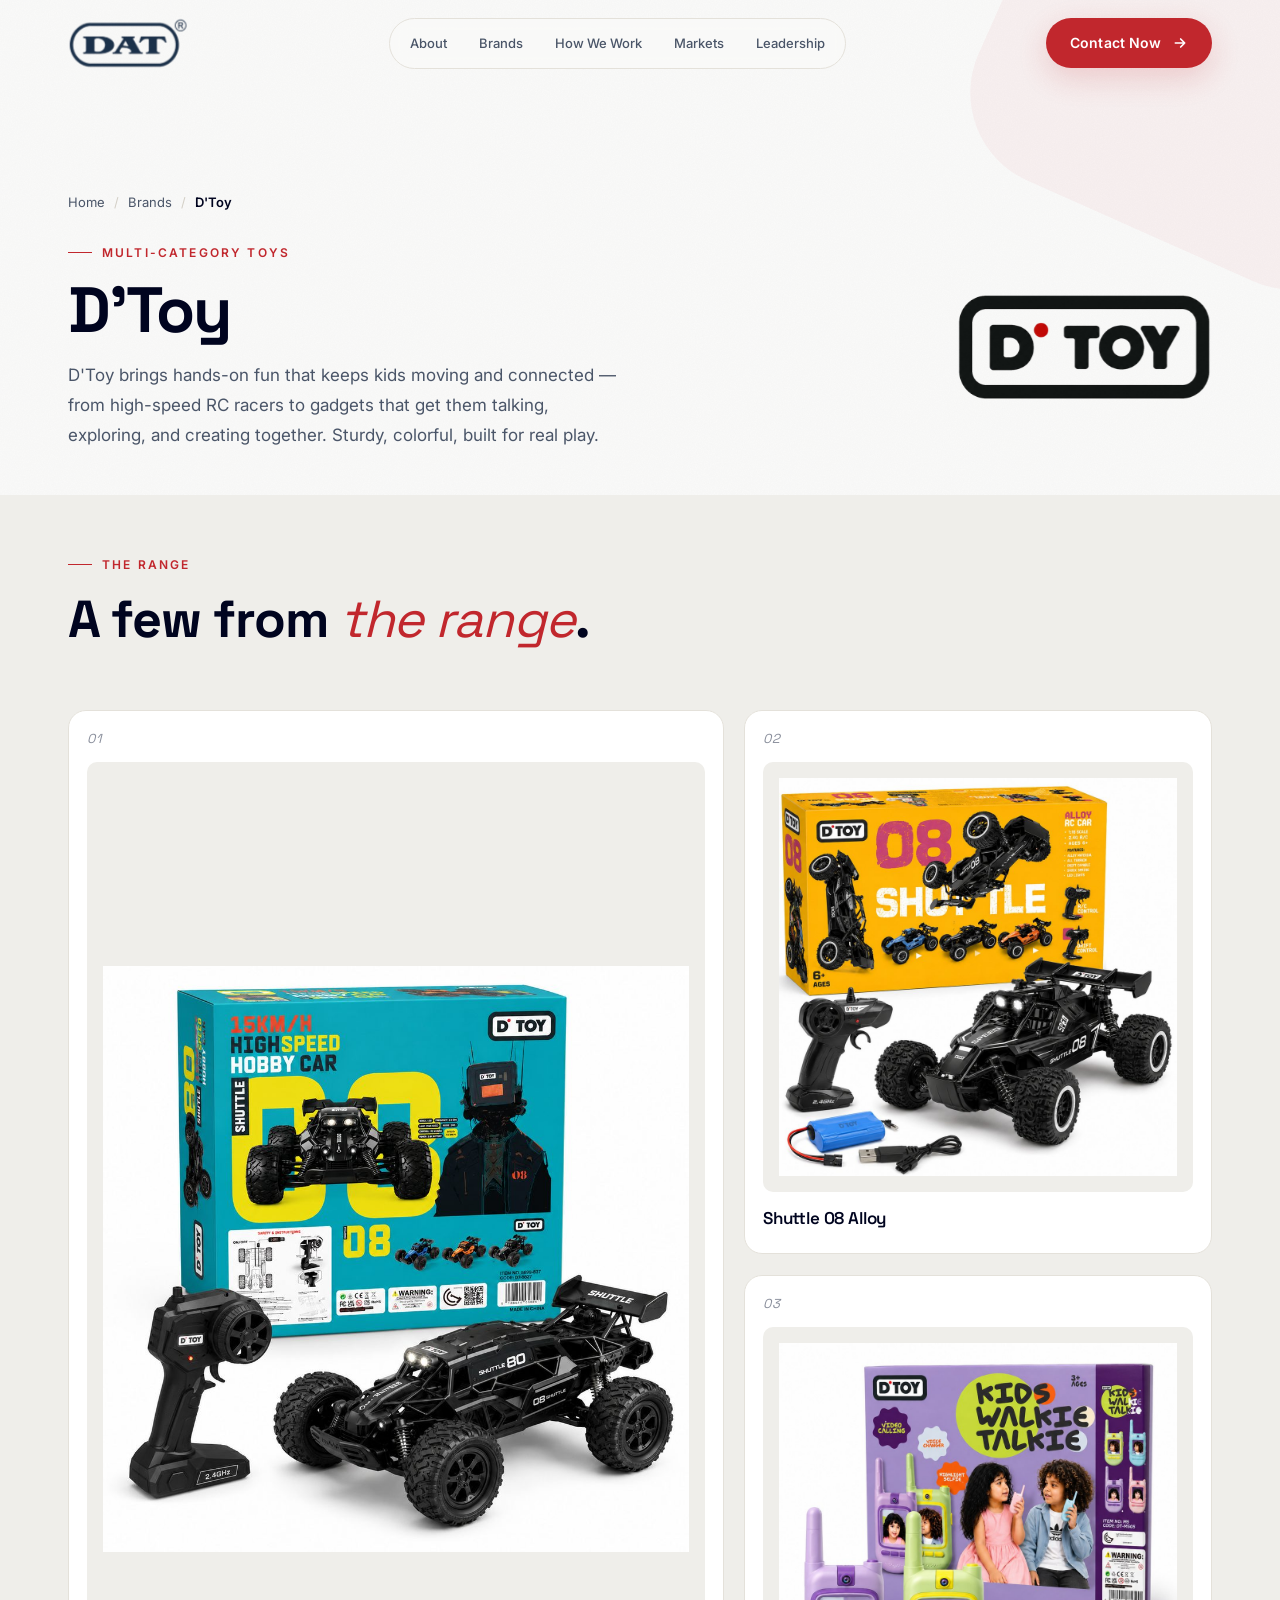
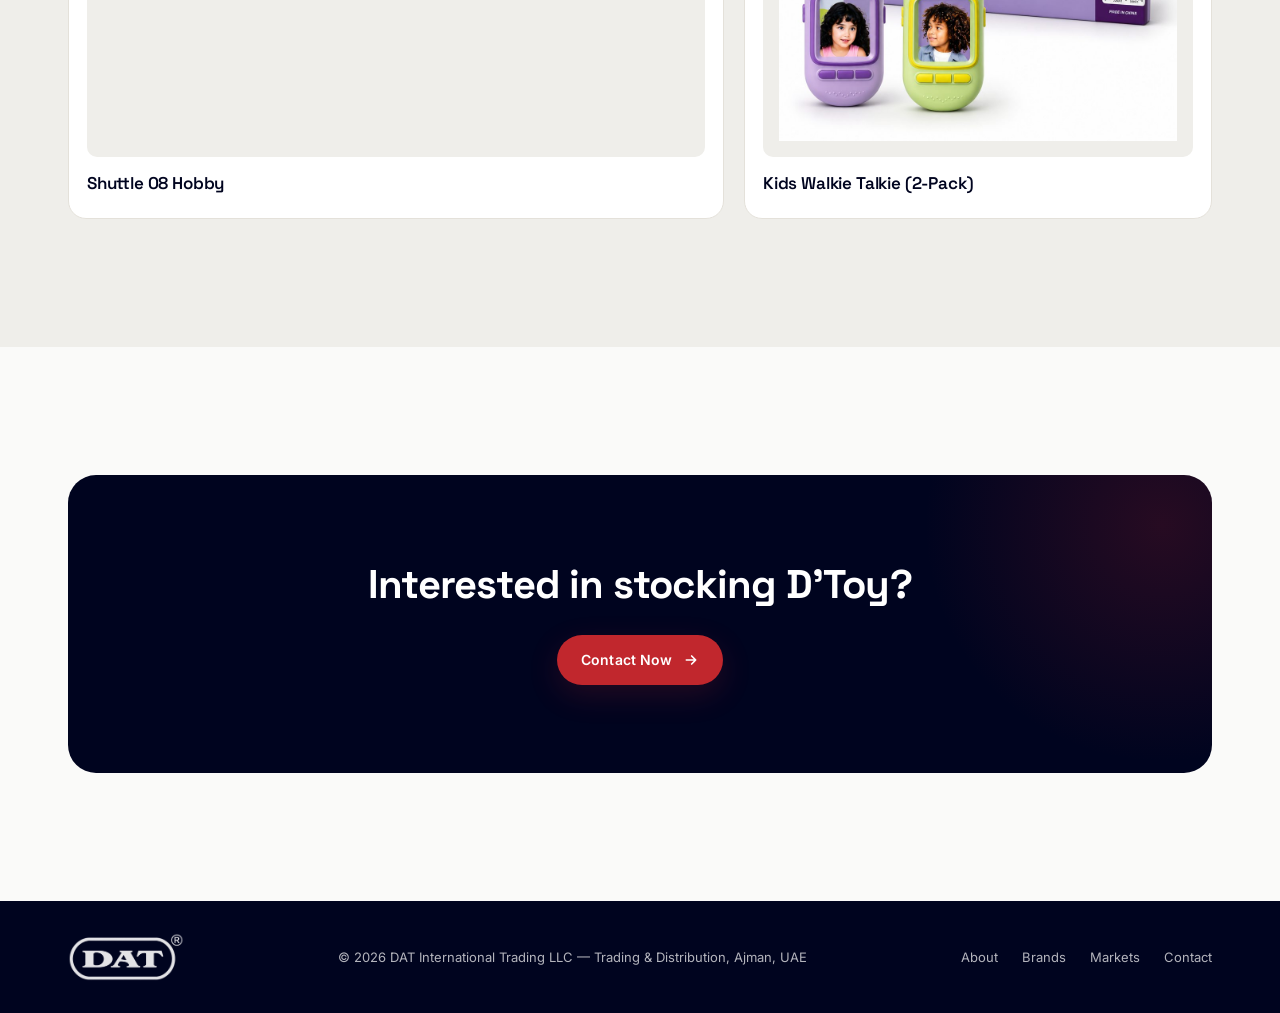
==== dtoy.html @ ad58cd93 "first commit" ====
<!DOCTYPE html>
<html lang="en">
<head>
<meta charset="UTF-8" />
<meta name="viewport" content="width=device-width, initial-scale=1.0" />
<title>D'Toy — Multi-Category Toys | DAT International</title>
<meta name="description" content="D'Toy brings hands-on fun that keeps kids moving and connected — from high-speed RC racers to gadgets that get them talking, exploring, and creating together. A consumer brand owned and built by DAT International, Ajman, UAE." />
<!-- Canonical/OG/Twitter URLs assume the production domain matches the
     confirmed contact email (datintlmea.com) — confirm before launch if the
     site ships elsewhere. -->
<link rel="canonical" href="https://www.datintlmea.com/dtoy.html" />
<meta property="og:type" content="website" />
<meta property="og:site_name" content="DAT International" />
<meta property="og:title" content="D'Toy — Multi-Category Toys | DAT International" />
<meta property="og:description" content="Hands-on fun that keeps kids moving and connected — from high-speed RC racers to gadgets that get them talking, exploring, and creating together." />
<meta property="og:image" content="https://www.datintlmea.com/assets/hero-banner-office.png" />
<meta property="og:url" content="https://www.datintlmea.com/dtoy.html" />
<meta name="twitter:card" content="summary_large_image" />
<meta name="twitter:title" content="D'Toy — Multi-Category Toys | DAT International" />
<meta name="twitter:description" content="Hands-on fun that keeps kids moving and connected — from high-speed RC racers to gadgets that get them talking, exploring, and creating together." />
<meta name="twitter:image" content="https://www.datintlmea.com/assets/hero-banner-office.png" />
<link rel="icon" href="assets/favicon.ico">
<link rel="apple-touch-icon" sizes="180x180" href="assets/apple-touch-icon.png">
<link rel="preconnect" href="https://fonts.googleapis.com">
<link rel="preconnect" href="https://fonts.gstatic.com" crossorigin>
<link href="https://fonts.googleapis.com/css2?family=Space+Grotesk:wght@400;500;600;700&family=Inter:wght@300;400;500;600;700&display=swap" rel="stylesheet">
<script type="application/ld+json">
{
  "@context": "https://schema.org",
  "@type": "Organization",
  "name": "DAT International",
  "legalName": "DAT International Trading LLC",
  "url": "https://www.datintlmea.com/",
  "logo": "https://www.datintlmea.com/assets/icon-square-transparent.png",
  "foundingDate": "2003",
  "address": {
    "@type": "PostalAddress",
    "streetAddress": "Rashidiya 1",
    "addressLocality": "Ajman",
    "addressCountry": "AE"
  },
  "email": "info@datintlmea.com",
  "telephone": "+971-4-258-4011",
  "sameAs": []
}
</script>
<link rel="stylesheet" href="styles.css" />
</head>
<body>

<!-- ===================== Nav ===================== -->
<!-- Duplicated verbatim from index.html (no fetch()-based include — this site
     is opened directly over file://, where fetch() of local files is blocked
     by CORS). Same-page anchors resolve to index.html#... from this page. -->
<header class="nav" id="nav">
  <div class="container nav-inner">
    <a href="index.html" class="logo" aria-label="DAT International — Home">
      <img src="assets/logo-navy-transparent.png" alt="DAT International" />
    </a>
    <nav class="nav-links" aria-label="Primary">
      <a href="index.html#about">About</a>
      <a href="index.html#brands">Brands</a>
      <a href="index.html#how-we-work">How We Work</a>
      <a href="index.html#markets">Markets</a>
      <a href="leadership.html">Leadership</a>
    </nav>
    <div class="nav-cta">
      <a href="index.html#contact" class="btn btn-primary">
        Contact Now
        <svg viewBox="0 0 24 24" fill="none" stroke="currentColor" stroke-width="2.5" stroke-linecap="round" stroke-linejoin="round"><path d="M5 12h14M13 6l6 6-6 6"/></svg>
      </a>
      <button class="nav-toggle" aria-label="Toggle menu">
        <svg viewBox="0 0 24 24" width="20" height="20" fill="none" stroke="currentColor" stroke-width="2" stroke-linecap="round"><path d="M3 7h18M3 12h18M3 17h18"/></svg>
      </button>
    </div>
  </div>
</header>

<main>

<!-- ===================== Brand intro ===================== -->
<section class="brand-hero subpage-first">
  <span class="brand-hero-deco" aria-hidden="true"></span>
  <div class="container">
    <nav class="breadcrumb reveal" aria-label="Breadcrumb">
      <a href="index.html">Home</a>
      <span class="sep" aria-hidden="true">/</span>
      <a href="index.html#brands">Brands</a>
      <span class="sep" aria-hidden="true">/</span>
      <span class="current" aria-current="page">D'Toy</span>
    </nav>

    <div class="brand-intro">
      <div class="brand-intro-text">
        <h1 class="brand-name reveal" data-delay="1">D'Toy</h1>
        <p class="brand-tagline reveal" data-delay="2">Multi-Category Toys</p>
        <p class="brand-desc reveal" data-delay="3">
          D'Toy brings hands-on fun that keeps kids moving and connected — from high-speed RC racers to gadgets that get them talking, exploring, and creating together. Sturdy, colorful, built for real play.
        </p>
      </div>
      <div class="brand-logo reveal" data-delay="2">
        <img src="assets/dtoy.png" alt="D'Toy logo" />
      </div>
    </div>
  </div>
</section>

<!-- ===================== Range ===================== -->
<!-- All three products are confirmed with photography; no spec copy was
     supplied, so each card is name + image only (same pattern as Little
     Trendz/The Play Zo/Hippo's confirmed products) — no range-desc
     paragraph on any of them. -->
<section class="bg-alt brand-range">
  <div class="container">
    <div class="section-head">
      <div class="head-left">
        <div class="reveal"><span class="eyebrow">The Range</span></div>
        <h2 class="reveal" data-delay="1">A few from <em>the range</em>.</h2>
      </div>
    </div>

    <div class="range-grid" data-stagger>
      <article class="range-card r-lg stagger-item">
        <div class="range-media has-photo">
          <img src="assets/dtoy-shuttle-hobby-car.jpg" alt="Shuttle 08 Hobby" loading="lazy"/>
        </div>
        <h3 class="range-name">Shuttle 08 Hobby</h3>
      </article>
      <article class="range-card r-a stagger-item">
        <div class="range-media has-photo">
          <img src="assets/dtoy-shuttle-alloy-rc-car.jpg" alt="Shuttle 08 Alloy" loading="lazy"/>
        </div>
        <h3 class="range-name">Shuttle 08 Alloy</h3>
      </article>
      <article class="range-card r-b stagger-item">
        <div class="range-media has-photo">
          <img src="assets/dtoy-walkie-talkie.jpg" alt="Kids Walkie Talkie (2-Pack)" loading="lazy"/>
        </div>
        <h3 class="range-name">Kids Walkie Talkie (2-Pack)</h3>
      </article>
    </div>
  </div>
</section>

<!-- ===================== Closing CTA ===================== -->
<section class="brand-cta">
  <span class="brand-cta-deco" aria-hidden="true"></span>
  <div class="container">
    <h2 class="reveal">Interested in stocking D'Toy?</h2>
    <div class="reveal" data-delay="1">
      <a href="index.html#contact" class="btn btn-primary">
        Contact Now
        <svg viewBox="0 0 24 24" fill="none" stroke="currentColor" stroke-width="2.5" stroke-linecap="round" stroke-linejoin="round"><path d="M5 12h14M13 6l6 6-6 6"/></svg>
      </a>
    </div>
  </div>
</section>

</main>

<!-- ===================== Footer Bottom ===================== -->
<footer class="footer-bottom">
  <div class="container">
    <div class="footer-logo">
      <img src="assets/logo-white-transparent.png" alt="DAT International" />
    </div>
    <div>© 2026 DAT International Trading LLC — Trading &amp; Distribution, Ajman, UAE</div>
    <div class="links">
      <a href="index.html#about">About</a>
      <a href="index.html#brands">Brands</a>
      <a href="index.html#markets">Markets</a>
      <a href="index.html#contact">Contact</a>
    </div>
  </div>
</footer>

<script src="script.js"></script>
</body>
</html>
---- styles.css ----
/* ===================== Tokens ===================== */
:root{
  /* Palette — warm off-white base, true-red accent, slate secondary */
  --bg:#FAFAF9;
  --bg-alt:#EFEEEA;        /* alternating section background */
  --bg-2:#EFEEEA;          /* legacy alias → alt background */
  --surface:#FFFFFF;
  --surface-warm:#EFEEEA;  /* subtle hover fill */
  --ink:#00041F;           /* sampled exactly from the logo file */
  --ink-2:#4A5568;         /* softer body ink → slate */
  --secondary:#4A5568;     /* cool slate grey */
  --muted:#8A8F9C;
  --line:#E4E1DA;
  --line-strong:#D3CFC6;

  --accent:#C1272D;        /* true red — primary (small/sparing use only) */
  --accent-deep:#9E1F24;
  --accent-soft:#F3D6D7;
  --accent-2:#4A5568;      /* slate */
  --accent-2-soft:#DFE2E7;
  --accent-3:#C1272D;      /* highlight = accent red */
  --accent-3-soft:#F3D6D7;

  --shadow-sm:0 1px 2px rgba(0,4,31,0.04), 0 2px 6px rgba(0,4,31,0.05);
  --shadow-md:0 4px 10px rgba(0,4,31,0.05), 0 14px 28px rgba(0,4,31,0.07);
  --shadow-lg:0 10px 20px rgba(0,4,31,0.06), 0 28px 56px rgba(0,4,31,0.10);
  --shadow-accent:0 10px 30px rgba(193,39,45,0.18);

  /* Easings */
  --ease-smooth:cubic-bezier(.22,1,.36,1);
  --ease-emphasis:cubic-bezier(.16,1,.3,1);
  --ease-out:cubic-bezier(.25,.46,.45,.94);
  --ease-snap:cubic-bezier(.34,1.56,.64,1);
  --ease-panel:cubic-bezier(.4,0,.2,1);  /* Leadership slide-apart — even accel/decel */

  /* Layout */
  --maxw:1240px;
  --gutter:clamp(20px,5vw,48px);
  --radius-sm:10px;
  --radius-md:18px;
  --radius-lg:28px;
  --radius-xl:36px;
}

/* ===================== Reset ===================== */
*,*::before,*::after{box-sizing:border-box;margin:0;padding:0}
html{scroll-behavior:smooth;-webkit-text-size-adjust:100%}
body{
  font-family:'Inter',sans-serif;
  font-size:16px;
  line-height:1.6;
  color:var(--ink);
  background:var(--bg);
  -webkit-font-smoothing:antialiased;
  -moz-osx-font-smoothing:grayscale;
  overflow-x:hidden;
}
img{display:block;max-width:100%;height:auto}
a{color:inherit;text-decoration:none}
button{font:inherit;cursor:pointer;border:none;background:none;color:inherit}
ul{list-style:none}
::selection{background:var(--accent);color:#fff}

/* Grain overlay — subtle neutral texture */
body::before{
  content:'';
  position:fixed;inset:0;
  pointer-events:none;
  z-index:1;
  opacity:0.16;
  mix-blend-mode:multiply;
  background-image:url("data:image/svg+xml;utf8,<svg xmlns='http://www.w3.org/2000/svg' width='200' height='200'><filter id='n'><feTurbulence type='fractalNoise' baseFrequency='0.85' numOctaves='2' stitchTiles='stitch'/><feColorMatrix values='0 0 0 0 0.12 0 0 0 0 0.13 0 0 0 0 0.16 0 0 0 0.5 0'/></filter><rect width='100%' height='100%' filter='url(%23n)' opacity='0.4'/></svg>");
}

/* ===================== Typography ===================== */
.display{
  font-family:'Space Grotesk',sans-serif;
  font-weight:700;
  letter-spacing:-0.02em;
  line-height:1.05;
}
.eyebrow{
  font-family:'Inter',sans-serif;
  font-size:12px;
  font-weight:600;
  letter-spacing:0.18em;
  text-transform:uppercase;
  color:var(--accent);
}
.section-num{
  font-family:'Space Grotesk',sans-serif;
  font-style:italic;
  font-weight:400;
  color:var(--muted);
  font-size:14px;
}

/* ===================== Layout ===================== */
.container{
  max-width:var(--maxw);
  margin-inline:auto;
  padding-inline:var(--gutter);
  position:relative;
  z-index:2;
}
section{
  padding-block:clamp(72px,10vw,128px);
  position:relative;
  z-index:2;
}
/* Alternating section rhythm — off-white break from pure white */
section.bg-alt{background:var(--bg-alt)}
/* Subpages (leadership.html) have no hero to reserve space under the fixed
   nav, so their first section takes extra top padding to clear it. */
section.subpage-first{padding-top:clamp(140px,15vw,196px)}
.section-head{
  display:flex;
  align-items:flex-end;
  justify-content:space-between;
  gap:32px;
  margin-bottom:clamp(40px,5vw,64px);
  flex-wrap:wrap;
}
.section-head .head-left{max-width:640px}
.section-head .eyebrow{display:inline-flex;align-items:center;gap:10px;margin-bottom:18px}
.section-head .eyebrow::before{
  content:'';width:24px;height:1px;background:var(--accent);
}
.section-head h2{
  font-family:'Space Grotesk',sans-serif;
  font-weight:700;
  font-size:clamp(32px,4.4vw,52px);
  line-height:1.05;
  letter-spacing:-0.02em;
  color:var(--ink);
}
.section-head h2 em{
  font-style:italic;
  color:var(--accent);
  font-weight:400;
}
.section-head .head-right{
  max-width:380px;
  color:var(--ink-2);
  font-size:15px;
  line-height:1.7;
}

/* ===================== Buttons ===================== */
.btn{
  display:inline-flex;
  align-items:center;
  gap:10px;
  padding:14px 24px;
  border-radius:999px;
  font-weight:600;
  font-size:14px;
  letter-spacing:0.01em;
  transition:transform 0.3s var(--ease-smooth), box-shadow 0.3s var(--ease-smooth), background 0.3s var(--ease-smooth), color 0.3s var(--ease-smooth);
  will-change:transform;
}
.btn svg{width:16px;height:16px;transition:transform 0.3s var(--ease-smooth)}
.btn-primary{
  background:var(--accent);
  color:#fff;
  box-shadow:var(--shadow-accent);
}
.btn-primary:hover{transform:translateY(-2px);box-shadow:0 14px 36px rgba(193,39,45,0.28)}
.btn-primary:hover svg{transform:translateX(3px)}
.btn-ghost{
  background:transparent;
  color:var(--ink);
  border:1px solid var(--line-strong);
}
.btn-ghost:hover{background:var(--ink);color:#fff;border-color:var(--ink)}
.btn-ghost:hover svg{transform:translateX(3px)}
.btn-dark{background:var(--accent-2);color:#fff}
.btn-dark:hover{transform:translateY(-2px);box-shadow:0 14px 36px rgba(74,85,104,0.28)}

/* ===================== Nav ===================== */
header.nav{
  position:fixed;top:0;left:0;right:0;z-index:100;
  padding:18px 0;
  transition:background 0.4s var(--ease-smooth), box-shadow 0.4s var(--ease-smooth), padding 0.4s var(--ease-smooth);
}
header.nav.scrolled{
  background:rgba(250,250,249,0.85);
  backdrop-filter:blur(14px) saturate(1.2);
  -webkit-backdrop-filter:blur(14px) saturate(1.2);
  box-shadow:0 1px 0 var(--line);
  padding:12px 0;
}
.nav-inner{
  display:flex;align-items:center;justify-content:space-between;gap:24px;
}
.logo{
  display:flex;align-items:center;gap:12px;
  font-family:'Space Grotesk',sans-serif;
  font-weight:600;
  font-size:20px;
  letter-spacing:-0.01em;
}
.logo img{height:50px;width:auto;display:block}

.nav-links{
  display:flex;align-items:center;gap:4px;
  background:rgba(250,250,249,0.6);
  border:1px solid var(--line);
  border-radius:999px;
  padding:6px;
  backdrop-filter:blur(8px);
}
.nav-links a{
  padding:8px 14px;
  border-radius:999px;
  font-size:13px;
  font-weight:500;
  color:var(--ink-2);
  transition:background 0.25s var(--ease-smooth), color 0.25s var(--ease-smooth);
}
.nav-links a:hover{background:var(--ink);color:#fff}
.nav-cta{display:flex;align-items:center;gap:12px}
.nav-toggle{
  display:none;
  width:42px;height:42px;
  border-radius:12px;
  border:1px solid var(--line-strong);
  place-items:center;
}
@media (max-width:980px){
  .nav-links{display:none}
  .nav-toggle{display:grid}
  .nav-cta .btn{display:none}
}

/* ===================== Hero ===================== */
.hero{
  min-height:100vh;
  padding-top:140px;
  padding-bottom:60px;
  display:flex;align-items:center;
  position:relative;
  overflow:hidden;
}
.hero-photo{
  position:absolute;inset:0;
  z-index:0;
  overflow:hidden;
  pointer-events:none;
}
.hero-photo img{
  width:100%;height:100%;
  object-fit:cover;
  object-position:center top;
  display:block;
}
.hero-photo::after{
  content:'';
  position:absolute;inset:0;
  /* Diagonal fade: guards the top-left text zone, reveals the building
     arches/glass on the right and bottom of the frame. */
  background:linear-gradient(135deg,
    rgba(250,250,249,0.97) 0%,
    rgba(250,250,249,0.85) 35%,
    rgba(250,250,249,0.35) 60%,
    rgba(250,250,249,0.05) 85%);
}
@media (max-width:680px){
  /* Mobile text spans the full width, so lean the diagonal more vertical
     to keep the taller stack readable while still opening up the bottom. */
  .hero-photo::after{
    background:linear-gradient(160deg,
      rgba(250,250,249,0.98) 0%,
      rgba(250,250,249,0.9) 42%,
      rgba(250,250,249,0.6) 70%,
      rgba(250,250,249,0.15) 100%);
  }
}
.hero-bg{
  position:absolute;inset:0;
  pointer-events:none;
  z-index:1;
}
/* Line-art category icons scattered in the negative space */
.hero-icon{
  position:absolute;
  color:var(--secondary);
  opacity:0;
  transform:translateY(30px);
  transition:opacity 1.1s var(--ease-emphasis), transform 1.1s var(--ease-emphasis);
  transition-delay:calc(var(--i,0) * 90ms);
}
.hero-icon svg{display:block;width:100%;height:100%;stroke-width:1.5}
.hero.loaded .hero-icon{opacity:0.08;transform:translateY(0)}
.i-kitchen{width:118px;height:118px;top:15%;right:9%;transform:translateY(30px) rotate(-8deg)}
.hero.loaded .i-kitchen{transform:translateY(0) rotate(-8deg)}
.i-home{width:82px;height:82px;top:12%;right:29%}
.i-car{width:134px;height:134px;bottom:24%;right:11%;transform:translateY(30px) rotate(6deg)}
.hero.loaded .i-car{transform:translateY(0) rotate(6deg)}
.i-electronics{width:92px;height:92px;bottom:15%;right:30%}
.i-office{width:72px;height:72px;top:27%;left:5%;transform:translateY(30px) rotate(-6deg)}
.hero.loaded .i-office{transform:translateY(0) rotate(-6deg)}
.i-toys{width:64px;height:64px;bottom:22%;left:7%;transform:translateY(30px) rotate(-12deg)}
.hero.loaded .i-toys{transform:translateY(0) rotate(-12deg)}
@media (max-width:680px){
  .i-home,.i-electronics,.i-office,.i-toys{display:none}
}

.hero-content{
  position:relative;
  z-index:3;
  max-width:880px;
}
.hero-badge{
  display:inline-flex;
  align-items:center;gap:10px;
  padding:8px 16px 8px 8px;
  background:var(--surface);
  border:1px solid var(--line);
  border-radius:999px;
  font-size:12px;
  font-weight:600;
  letter-spacing:0.08em;
  text-transform:uppercase;
  color:var(--ink-2);
  box-shadow:var(--shadow-sm);
  opacity:0;transform:translateY(20px);
  transition:opacity 0.8s var(--ease-smooth), transform 0.8s var(--ease-smooth);
  transition-delay:calc(var(--i,0) * 90ms);
  margin-bottom:32px;
}
.hero.loaded .hero-badge{opacity:1;transform:translateY(0)}
.hero-badge .dot{
  width:24px;height:24px;border-radius:50%;
  background:var(--accent-2);
  display:grid;place-items:center;
  color:#fff;font-size:11px;
}

.hero-title{
  font-family:'Space Grotesk',sans-serif;
  font-weight:700;
  font-size:clamp(56px,10vw,128px);
  line-height:0.92;
  letter-spacing:-0.04em;
  color:var(--ink);
  margin-bottom:28px;
}
.hero-title .line{display:block;overflow:hidden}
.hero-title .word{
  display:inline-block;
  transform:translateY(110%);
  transition:transform 1.1s var(--ease-emphasis);
  transition-delay:calc(var(--i,0) * 90ms);
}
.hero.loaded .hero-title .word{transform:translateY(0)}
.hero-title .accent{
  font-style:italic;
  color:var(--accent);
  font-weight:400;
}

.hero-tagline{
  font-size:clamp(18px,2vw,22px);
  color:var(--ink-2);
  font-weight:500;
  margin-bottom:20px;
  opacity:0;transform:translateY(20px);
  transition:opacity 0.8s var(--ease-smooth), transform 0.8s var(--ease-smooth);
  transition-delay:calc(var(--i,0) * 90ms);
  display:flex;align-items:center;gap:14px;
}
.hero.loaded .hero-tagline{opacity:1;transform:translateY(0)}
.hero-tagline::before{
  content:'';width:40px;height:2px;background:var(--accent);
}

.hero-desc{
  font-size:17px;
  line-height:1.65;
  color:var(--ink-2);
  max-width:580px;
  margin-bottom:40px;
  opacity:0;transform:translateY(20px);
  transition:opacity 0.8s var(--ease-smooth), transform 0.8s var(--ease-smooth);
  transition-delay:calc(var(--i,0) * 90ms);
}
.hero.loaded .hero-desc{opacity:1;transform:translateY(0)}

.hero-cta{
  display:flex;gap:14px;flex-wrap:wrap;
  margin-bottom:64px;
  opacity:0;transform:translateY(20px);
  transition:opacity 0.8s var(--ease-smooth), transform 0.8s var(--ease-smooth);
  transition-delay:calc(var(--i,0) * 90ms);
}
.hero.loaded .hero-cta{opacity:1;transform:translateY(0)}

.hero-stats{
  display:grid;
  grid-template-columns:repeat(3,1fr);
  gap:1px;
  background:var(--line);
  border:1px solid var(--line);
  border-radius:var(--radius-md);
  overflow:hidden;
  max-width:880px;
  opacity:0;transform:translateY(20px);
  transition:opacity 0.8s var(--ease-smooth), transform 0.8s var(--ease-smooth);
  transition-delay:calc(var(--i,0) * 90ms);
}
.hero.loaded .hero-stats{opacity:1;transform:translateY(0)}
.hero-stat{
  background:var(--surface);
  padding:24px 22px;
  transition:background 0.3s var(--ease-smooth);
}
.hero-stat:hover{background:var(--surface-warm)}
.hero-stat .num{
  font-family:'Space Grotesk',sans-serif;
  font-weight:500;
  font-size:clamp(28px,3.2vw,40px);
  line-height:1;
  color:var(--ink);
  letter-spacing:-0.02em;
  display:flex;align-items:baseline;gap:2px;
}
.hero-stat .num .suffix{color:var(--accent);font-size:0.7em}
.hero-stat .label{
  font-size:12px;
  color:var(--muted);
  margin-top:8px;
  letter-spacing:0.04em;
}
@media (max-width:680px){
  .hero-stats{grid-template-columns:repeat(2,1fr)}
}

/* Decorative catalog strip */
.hero-strip{
  position:absolute;
  bottom:0;left:0;right:0;
  border-top:1px solid var(--line);
  background:rgba(250,250,249,0.6);
  backdrop-filter:blur(6px);
  padding:14px 0;
  overflow:hidden;
  z-index:2;
  font-size:12px;
  color:var(--muted);
  letter-spacing:0.16em;
  text-transform:uppercase;
  font-weight:500;
}
.hero-strip-track{
  display:flex;gap:48px;
  white-space:nowrap;
  animation:scroll 40s linear infinite;
}
.hero-strip-track span{display:inline-flex;align-items:center;gap:14px}
.hero-strip-track span::before{
  content:'';width:6px;height:6px;border-radius:50%;background:var(--accent);
}
@keyframes scroll{
  to{transform:translateX(-50%)}
}

/* ===================== Trusted By (logo marquee) ===================== */
.trusted{
  padding-block:clamp(48px,6vw,72px);
  background:var(--bg);
  border-block:1px solid var(--line);
  overflow:hidden;
}
.trusted-head{text-align:center;margin-bottom:36px}
.trusted-head .eyebrow{display:inline-flex;align-items:center;gap:10px}
.trusted-head .eyebrow::before,
.trusted-head .eyebrow::after{
  content:'';width:24px;height:1px;background:var(--accent);
}
.marquee{
  /* Full-bleed breakout — same edge-to-edge intent as .hero-strip, but
     via width/margin since this section (unlike .hero) has no
     position:relative ancestor to anchor an absolute strip to. */
  width:100vw;
  margin-left:calc(50% - 50vw);
  margin-right:calc(50% - 50vw);
  overflow:hidden;
  -webkit-mask-image:linear-gradient(90deg,transparent,#000 10%,#000 90%,transparent);
  mask-image:linear-gradient(90deg,transparent,#000 10%,#000 90%,transparent);
}
.marquee-track{
  display:inline-flex;
  flex-wrap:nowrap;
  align-items:center;
  width:max-content;
  animation:marquee-scroll 30s linear infinite;
  will-change:transform;
}
.marquee:hover .marquee-track{animation-play-state:paused}
@keyframes marquee-scroll{
  from{transform:translateX(0)}
  to{transform:translateX(-25%)}
}
.logo-item{
  flex:none;
  display:flex;
  align-items:center;
  margin-right:56px;
}
.logo-item img{
  width:auto;
  display:block;
  filter:grayscale(0);
  opacity:1;
  transition:opacity 0.35s var(--ease-snap), filter 0.35s var(--ease-snap);
}
.logo-item:hover img{
  filter:grayscale(1);
  opacity:0.6;
}
/* Individual heights balance each logo's visual weight — narrow marks
   (Al Madina, Mark & Save) are boosted; the wide Lulu mark is reined in. */
.logo-ajman-coop{height:70px}
.logo-lulu-retail{height:62px}
.logo-al-madina{height:78px}
.logo-safari-mall{height:70px}
.logo-mark-and-save{height:78px}
.logo-nesto{height:70px}

/* ===================== About ===================== */
.about{
  background:var(--surface);
  border-block:1px solid var(--line);
}
.about-grid{
  display:grid;
  grid-template-columns:1.1fr 1fr;
  gap:clamp(40px,6vw,80px);
  /* Stretch (not start) so the collage column's height is structurally tied
     to the text column's full height — including all pillar cards — rather
     than being sized independently. If a 4th pillar is added, the text
     column grows and the collage grows with it, no manual resize needed. */
  align-items:stretch;
}
@media (max-width:900px){.about-grid{grid-template-columns:1fr}}
.about-text h2{
  font-family:'Space Grotesk',sans-serif;
  font-weight:500;
  font-size:clamp(32px,4.4vw,52px);
  line-height:1.05;
  letter-spacing:-0.02em;
  margin-bottom:24px;
}
.about-text h2 em{font-style:italic;color:var(--accent);font-weight:400}
.about-text .lede{
  font-size:19px;
  line-height:1.55;
  color:var(--ink-2);
  margin-bottom:20px;
  font-weight:500;
}
.about-text p{
  color:var(--ink-2);
  margin-bottom:18px;
  line-height:1.7;
}
.about-pillars{
  display:grid;
  gap:14px;
  margin-top:36px;
}
.pillar{
  display:flex;gap:16px;
  padding:18px;
  border:1px solid var(--line);
  border-radius:var(--radius-md);
  background:var(--surface);
  transition:transform 0.3s var(--ease-smooth), border-color 0.3s var(--ease-smooth), box-shadow 0.3s var(--ease-smooth);
}
.pillar:hover{transform:translateY(-4px);border-color:var(--accent);box-shadow:var(--shadow-md)}
.pillar-icon{
  width:42px;height:42px;flex-shrink:0;
  background:var(--accent-soft);
  color:var(--accent);
  border-radius:12px;
  display:grid;place-items:center;
}
.pillar h4{
  font-family:'Space Grotesk',sans-serif;
  font-weight:600;
  font-size:17px;
  margin-bottom:4px;
}
.pillar p{font-size:14px;color:var(--ink-2);margin:0;line-height:1.5}

/* Landscape photo collage — one full-width 16:9 tile on top (office
   exterior), a row of three equal 4:3 tiles below. Landscape ratios
   throughout so real landscape photography (the office exterior shot in
   particular) crops naturally instead of being forced into a tall,
   sliced-looking portrait box. Sits on a bg-alt section, so tiles take a
   border rather than a shadow, per the section-rhythm convention. */
.about-collage{
  position:sticky;
  top:100px;
  display:flex;
  flex-direction:column;
  gap:18px;
  /* Grid stretch (above) gives this column a definite height equal to the
     text column's — this is what lets the flex-grow below actually have
     leftover space to distribute, instead of collapsing to content size. */
}
@media (max-width:900px){
  .about-collage{position:relative;top:auto;max-width:500px;margin-inline:auto}
}
.collage-tile{
  position:relative;
  margin:0;
  overflow:hidden;
  border-radius:var(--radius-md);
  border:1px solid var(--line);
  background:var(--bg-2);
}
/* aspect-ratio supplies the flex-basis (via the item's width, which is
   fixed by the column), so it acts as a MINIMUM height — flex-grow can
   only add height beyond it, flex-shrink:0 means it never goes below.
   Hero gets 2x the row's grow weight, preserving roughly the same
   hero:row visual weighting the original fixed 16:9-top/4:3-row
   proportions had (~2.3:1), instead of splitting new space evenly. */
.collage-hero{
  width:100%;
  aspect-ratio:16/9;
  border-radius:var(--radius-lg);
  flex:2 0 auto;
}
.collage-row{
  display:flex;
  gap:12px;
  flex:1 0 auto;
}
.collage-row .collage-tile{
  flex:1 1 0;
  aspect-ratio:4/3;
}
@media (max-width:560px){
  /* Three 4:3 tiles side by side get too narrow to read on phones —
     stack them instead. */
  .collage-row{flex-direction:column}
  .collage-row .collage-tile{flex:1 1 auto}
}
.collage-tile img{
  width:100%;height:100%;object-fit:cover;object-position:center;
  transition:transform 0.6s var(--ease-smooth);
}
/* The office-exterior shot is a tall portrait source cropped into a wide
   16:9 tile — anchor on the peak/roofline rather than the geometric center,
   same convention as .hero-photo img's object-position. */
.collage-hero img{object-position:center top}
.collage-tile:hover img{transform:scale(1.03)}

/* "Sample" badge — flags these four photos as temporary stand-ins for
   management review, not final photography. Pure CSS overlay so it's a
   one-line delete (just the <span>) once real photos are approved. */
.sample-badge{
  position:absolute;
  top:10px;right:10px;
  z-index:1;
  padding:4px 11px;
  background:rgba(0,4,31,0.55);
  backdrop-filter:blur(2px);
  -webkit-backdrop-filter:blur(2px);
  border-radius:999px;
  color:#fff;
  font-family:'Inter',sans-serif;
  font-size:10px;
  font-weight:600;
  letter-spacing:0.12em;
  text-transform:uppercase;
  pointer-events:none;
}
.collage-hero .sample-badge{top:14px;right:14px;padding:5px 13px;font-size:11px}

/* ===================== Brands ===================== */
#brands{padding-block:clamp(86px,12vw,154px)}
.brand-grid{
  display:grid;
  /* 6 columns at desktop so 12 cards resolve to 2 even rows (5 columns
     left a sparse trailing row of 2). The narrower breakpoints already
     divide 12 evenly (4→3 rows, 3→4 rows, 2→6 rows), so only this one
     needed to change. */
  grid-template-columns:repeat(6,1fr);
  gap:20px;
}
@media (max-width:900px){.brand-grid{grid-template-columns:repeat(4,1fr)}}
/* 4 columns here too (not 3) — with 3, item 4 of the current directory
   sequence spills into row 2 alongside two unrelated cards instead of
   leading a clean row with items 1-3. 4 still divides 12 evenly (3 rows),
   so this doesn't reopen the sparse-row problem the 6-column desktop fix
   above was solving. Re-check this if the sequence or card count changes. */
@media (max-width:560px){.brand-grid{grid-template-columns:repeat(4,1fr)}}
@media (max-width:380px){.brand-grid{grid-template-columns:repeat(2,1fr)}}
.brand-card{
  position:relative;
  z-index:1;
  background:var(--surface);
  border:1px solid var(--line);
  box-shadow:var(--shadow-sm);
  border-radius:var(--radius-md);
  padding:20px;
  aspect-ratio:1/1;
  display:flex;align-items:center;justify-content:center;
  cursor:pointer;
  transition:transform 0.3s var(--ease-smooth), box-shadow 0.3s var(--ease-smooth), border-color 0.3s var(--ease-smooth);
}
/* Square cards narrow fast once columns increase and viewport shrinks —
   ease padding down so wide wordmarks (VOL, D'TOY) still get real width
   to work with instead of shrinking far below the 68px target. */
@media (max-width:900px){.brand-card{padding:16px}}
@media (max-width:560px){.brand-card{padding:13px}}
@media (max-width:380px){.brand-card{padding:10px}}
/* pop-open is the tap/click equivalent of :hover (see JS) — lift the card
   and raise it above neighbours so its callout isn't painted over. */
.brand-card:hover,
.brand-card.pop-open{
  transform:translateY(-4px);
  box-shadow:var(--shadow-md);
  border-color:var(--accent);
  z-index:5;
}
/* object-fit:contain (not height+width:auto) is deliberate: with square
   cards, wide wordmarks (VOL is 2.44:1) would exceed the card's width
   before reaching 96px tall, and a plain max-width cap on a fixed-height
   image would squash it instead of scaling both dimensions together.
   contain scales the whole logo down proportionally so it always clears
   the padding on every edge, native ratio intact. */
.brand-card img{
  width:100%;
  height:68px;
  object-fit:contain;
  display:block;
}

/* Hover/tap callout — a speech-bubble tag floating above the card.
   Purely informational: pointer-events stays off so it never steals
   hover or blocks a future card link. Shown via :hover (pointer) and
   .pop-open (tap — set in JS, mirroring the leadership rows' dual trigger). */
.brand-pop{
  position:absolute;
  left:50%;
  bottom:calc(100% + 12px);
  z-index:6;
  width:max-content;
  max-width:min(220px,72vw);
  padding:10px 14px;
  background:var(--surface);
  border:1px solid var(--line);
  border-radius:var(--radius-sm);
  box-shadow:var(--shadow-md);
  text-align:center;
  opacity:0;
  pointer-events:none;
  transform:translateX(-50%) translateY(6px) scale(0.94);
  transform-origin:bottom center;
  transition:opacity 0.2s var(--ease-out), transform 0.2s var(--ease-snap);
}
/* Speech-bubble arrow: a border-coloured triangle (::before) with a
   1px-inset surface-coloured triangle (::after) laid over it, so the
   pointer keeps the bubble's hairline border. */
.brand-pop::before,
.brand-pop::after{
  content:'';
  position:absolute;
  left:50%;
  width:0;height:0;
  border-style:solid;
}
.brand-pop::before{
  top:100%;
  margin-left:-8px;
  border-width:8px 8px 0 8px;
  border-color:var(--line) transparent transparent transparent;
}
.brand-pop::after{
  top:calc(100% - 1px);
  margin-left:-7px;
  border-width:7px 7px 0 7px;
  border-color:var(--surface) transparent transparent transparent;
}
/* Top-row cards flip the callout below (JS adds .pop-below) so it doesn't
   collide with the section heading / section above. Arrow points up. */
.brand-card.pop-below .brand-pop{
  bottom:auto;
  top:calc(100% + 12px);
  transform-origin:top center;
}
.brand-card.pop-below .brand-pop::before{
  top:auto;
  bottom:100%;
  border-width:0 8px 8px 8px;
  border-color:transparent transparent var(--line) transparent;
}
.brand-card.pop-below .brand-pop::after{
  top:auto;
  bottom:calc(100% - 1px);
  border-width:0 7px 7px 7px;
  border-color:transparent transparent var(--surface) transparent;
}
.brand-card:hover .brand-pop,
.brand-card.pop-open .brand-pop{
  opacity:1;
  transform:translateX(-50%) translateY(0) scale(1);
}
.brand-pop .bp-name{
  display:block;
  font-family:'Space Grotesk',sans-serif;
  font-weight:600;
  font-size:13px;
  letter-spacing:-0.01em;
  color:var(--accent);
}
.brand-pop .bp-cat{
  display:block;
  margin-top:2px;
  font-size:12px;
  line-height:1.4;
  color:var(--ink-2);
}

/* ===================== How We Operate ===================== */
.how{
  background:var(--bg-alt);
  border-block:1px solid var(--line);
}
/* This section carries a full descriptive paragraph in head-right rather
   than the usual short supporting line, so widen that column. */
.how .section-head .head-right{max-width:500px}

/* 3-step flow diagram: brands → import → shelf, joined by accent arrows.
   Cards sit on the bg-alt section, so they take a border (not a shadow),
   per the section-rhythm convention. */
.flow{
  display:flex;
  align-items:stretch;
  justify-content:center;
  flex-wrap:nowrap;
}
.flow-step{
  flex:1 1 0;
  max-width:300px;
  background:var(--surface);
  border:1px solid var(--line);
  border-radius:var(--radius-md);
  padding:34px 26px;
  display:flex;
  flex-direction:column;
  align-items:center;
  text-align:center;
  gap:18px;
}
.flow-icon{
  width:64px;height:64px;
  border-radius:50%;
  display:grid;place-items:center;
  background:var(--accent-soft);
  color:var(--accent);
  flex-shrink:0;
}
.flow-icon svg{width:28px;height:28px}
.flow-label{
  font-family:'Space Grotesk',sans-serif;
  font-weight:600;
  font-size:17px;
  letter-spacing:-0.01em;
  line-height:1.2;
  color:var(--ink);
}
.flow-arrow{
  flex:0 0 auto;
  align-self:center;
  display:flex;
  align-items:center;
  justify-content:center;
  padding:0 10px;
  color:var(--accent);
}
.flow-arrow svg{width:44px;height:24px}
@media (max-width:720px){
  .flow{flex-direction:column;align-items:center}
  .flow-step{width:100%;max-width:360px}
  .flow-arrow{padding:12px 0;transform:rotate(90deg)}
}

/* ===================== Markets ===================== */
.markets-grid{
  display:grid;
  grid-template-columns:1fr 1.2fr;
  gap:clamp(40px,5vw,72px);
  align-items:center;
}
@media (max-width:900px){.markets-grid{grid-template-columns:1fr}}
.map-card{
  aspect-ratio:1000/1022.97;
  width:100%;
  background:var(--surface);
  border:1px solid var(--line);
  border-radius:var(--radius-lg);
  padding:24px;
  position:relative;
  overflow:hidden;
}
.map-card svg{width:100%;height:100%;display:block}
.map-legend{
  display:flex;
  align-items:center;
  flex-wrap:wrap;
  gap:20px;
  margin-top:16px;
}
.map-legend-item{
  display:flex;
  align-items:center;
  gap:7px;
  font-family:'Inter',sans-serif;
  font-size:11px;
  color:var(--ink-2);
}
.map-legend-dot{width:10px;height:10px;border-radius:50%;flex:none}
.map-legend-dot.hq{background:var(--accent)}
.map-legend-dot.active{background:var(--accent-soft);box-shadow:inset 0 0 0 1px rgba(193,39,45,0.35)}
.map-credit{
  margin-top:8px;
  font-size:11px;
  color:var(--muted);
}
.markets-list{display:grid;gap:14px}
.market-row{
  display:grid;
  grid-template-columns:auto 1fr auto;
  align-items:center;
  gap:18px;
  padding:18px 22px;
  background:var(--surface);
  border:1px solid var(--line);
  border-radius:var(--radius-md);
  transition:transform 0.3s var(--ease-smooth), border-color 0.3s var(--ease-smooth), box-shadow 0.3s var(--ease-smooth);
}
.market-row:hover{transform:translateY(-3px);border-color:var(--accent);box-shadow:var(--shadow-md)}
.market-row .flag{
  width:44px;height:44px;border-radius:10px;
  background:var(--accent-soft);color:var(--accent);
  display:grid;place-items:center;
  font-family:'Space Grotesk',sans-serif;font-weight:700;font-size:18px;
}
.market-row.hq .flag{background:var(--accent-2);color:#fff}
.market-row .info h4{
  font-family:'Space Grotesk',sans-serif;font-weight:600;font-size:17px;
  letter-spacing:-0.01em;
}
.market-row .info p{font-size:13px;color:var(--muted)}
.market-row .status{
  font-size:11px;font-weight:600;letter-spacing:0.12em;
  text-transform:uppercase;color:var(--accent-2);
  display:flex;align-items:center;gap:6px;
}
.market-row .status::before{
  content:'';width:6px;height:6px;border-radius:50%;background:currentColor;
  box-shadow:0 0 0 4px rgba(74,85,104,0.15);
}
.market-row.hq .status{color:var(--accent)}
.market-row.hq .status::before{box-shadow:0 0 0 4px rgba(193,39,45,0.18)}

/* ===================== Trust ===================== */
.trust{background:var(--ink);color:#FFFFFF;position:relative;overflow:hidden}
.trust::before{
  content:'';position:absolute;
  top:-200px;right:-200px;
  width:500px;height:500px;
  border-radius:50%;
  background:radial-gradient(circle,rgba(193,39,45,0.16),transparent 70%);
  pointer-events:none;
}
.trust .section-head h2{color:#fff}
.trust .section-head h2 em{color:var(--accent-3)}
.trust .section-head .head-right{color:rgba(255,255,255,0.7)}
.trust .eyebrow{color:var(--accent-3)}
.trust .eyebrow::before{background:var(--accent-3)}
.trust .section-num{color:rgba(255,255,255,0.4)}

.stats-grid{
  display:grid;
  grid-template-columns:repeat(2,1fr);
  gap:1px;
  background:rgba(255,255,255,0.1);
  border:1px solid rgba(255,255,255,0.1);
  border-radius:var(--radius-md);
  overflow:hidden;
}
@media (max-width:560px){.stats-grid{grid-template-columns:1fr}}
.stat-block{
  background:var(--ink);
  padding:32px 28px;
  position:relative;
}
.stat-block .stat-num{
  font-family:'Space Grotesk',sans-serif;
  font-weight:500;
  font-size:clamp(40px,5vw,64px);
  line-height:1;
  color:#fff;
  letter-spacing:-0.03em;
  display:flex;align-items:baseline;
}
.stat-block .stat-num .suffix{color:var(--accent-3);margin-left:4px}
.stat-block .stat-label{
  margin-top:12px;
  font-size:13px;
  color:rgba(255,255,255,0.6);
  line-height:1.5;
}
.stat-block .stat-tick{
  position:absolute;top:24px;right:24px;
  width:8px;height:8px;border-radius:50%;
  background:var(--accent-3);
}

/* ===================== Leadership teaser (index.html) ===================== */
/* Compact entry point to leadership.html — the full founder flip cards live
   on that page. Sits on a plain --bg section, so it takes a soft shadow
   rather than a border, per the section-rhythm convention. */
.leader-teaser{
  max-width:640px;
  margin-inline:auto;
  text-align:center;
  background:var(--surface);
  box-shadow:var(--shadow-md);
  border-radius:var(--radius-lg);
  padding:clamp(40px,6vw,64px) clamp(24px,5vw,56px);
}
.leader-teaser .eyebrow{
  display:inline-flex;align-items:center;gap:10px;
  margin-bottom:18px;
}
.leader-teaser .eyebrow::before,
.leader-teaser .eyebrow::after{
  content:'';width:24px;height:1px;background:var(--accent);
}
.leader-teaser h2{
  font-family:'Space Grotesk',sans-serif;
  font-weight:700;
  font-size:clamp(30px,4vw,46px);
  line-height:1.05;
  letter-spacing:-0.02em;
  color:var(--ink);
  margin-bottom:14px;
}
.leader-teaser h2 em{font-style:italic;color:var(--accent);font-weight:400}
.leader-teaser p{
  color:var(--ink-2);
  font-size:16px;
  line-height:1.6;
  margin-bottom:28px;
}

/* ===================== Leadership (slide-apart profiles) ===================== */
/* Two stacked rows. At rest each portrait sits centred in its row with the
   role label tucked directly above it; on activation the portrait slides left
   while the detail panel fades and slides right out of that same centre point,
   so the pair reads as one object splitting rather than a panel arriving next
   to a static photo. Dual trigger — :hover for pointers, a .leader-open class
   for touch/keyboard — mirrors the brand callouts and the old flip cards.
   Replaced the 3D flip-card treatment entirely. */
.leaders-grid{
  display:flex;
  flex-direction:column;
  gap:clamp(48px,6vw,76px);
}
.leader-row{
  /* Scroll-reveal wrapper, deliberately a separate element from the portrait
     below: this one owns a translateY, the portrait owns a translateX, and
     keeping them apart stops the two from overwriting each other's transform. */
  opacity:0;
  transform:translateY(30px);
  transition:opacity 0.7s var(--ease-smooth), transform 0.7s var(--ease-smooth);
  transition-delay:calc(var(--i,0) * 140ms);
}
.leader-row.revealed{opacity:1;transform:translateY(0)}

.leader-stage{
  --portrait-w:380px;
  --panel-w:581px;
  --pair-gap:50px;
  position:relative;
  display:flex;
  flex-direction:column;
  align-items:center;
}
/* Portrait column — the role label sits 9px above the photo so the two read
   as one attached unit, and they travel together as one. cursor:pointer sits
   here rather than on the stage because the portrait is the actual click
   target (see script.js); the stage is only the hover region. */
.leader-portrait{
  position:relative;
  z-index:1;
  flex:0 0 auto;
  width:min(100%,var(--portrait-w));
  cursor:pointer;
}
.leader-portrait:focus-visible{
  outline:2px solid var(--accent);
  outline-offset:6px;
  border-radius:var(--radius-lg);
}
.lp-role{
  margin-bottom:9px;
  text-align:center;
  font-size:12px;font-weight:700;
  letter-spacing:0.2em;text-transform:uppercase;
  color:var(--accent);
}
.leader-portrait .founder-photo{
  display:block;
  width:100%;
  aspect-ratio:260/320;
  object-fit:cover;
  object-position:center top;
  border-radius:var(--radius-lg);
  box-shadow:var(--shadow-md);
  background:var(--bg-2);
}
/* Panel — box styling only here; each breakpoint below owns its own
   positioning and reveal mechanism. */
.leader-panel{
  background:var(--surface);
  border:1px solid var(--line);
  border-radius:var(--radius-lg);
  box-shadow:var(--shadow-md);
  padding:28px 30px;
  text-align:left;
}
.leader-panel .f-name{
  font-family:'Space Grotesk',sans-serif;
  font-weight:600;font-size:26px;
  letter-spacing:-0.01em;line-height:1.15;
  margin-bottom:14px;
}
.leader-panel .f-bio{
  font-size:14px;color:var(--ink-2);line-height:1.65;
}
.leader-panel .f-quote{
  margin-top:18px;
  padding:12px 0 2px 16px;
  border-top:1px solid var(--line);
  border-left:2px solid var(--accent);
  font-family:'Inter',sans-serif;font-style:italic;
  font-size:13px;line-height:1.5;color:var(--ink);
}

/* --- Wide: the slide-apart itself ------------------------------------- */
/* Paired with the max-width:1119px block below — the two are mutually
   exclusive so neither has to undo the other's positioning. The open
   composition is 380 + 50 + 581 = 1011px; with the gutter capped at 48px on
   each side (viewport >= 960px), the container first clears that at
   viewport = 1011 + 2*48 = 1107px. 1120px adds a small buffer above that
   exact floor — below it the portrait would overhang the stage's left edge,
   so the sideways split stops being viable and the narrow layout takes over
   instead. This threshold moves whenever --portrait-w, --pair-gap, or
   --panel-w changes — recompute it (container = viewport - 2*gutter must be
   >= their sum) rather than leaving it at a stale value. */
@media (min-width:1120px){
  .leader-stage{
    /* The stage is exactly as wide as the open composition, so "centred at
       rest" and "centred when open" describe the same box. Each half's travel
       is then just the distance from that shared centre to its own slot,
       derived below rather than hand-tuned — change a width or the gap above
       and the two still meet with exactly --pair-gap between them. */
    --portrait-shift:calc((var(--panel-w) + var(--pair-gap)) / 2);
    --panel-shift:calc((var(--portrait-w) + var(--pair-gap)) / 2);
    flex-direction:row;
    justify-content:center;
    align-items:center;
    width:min(100%,calc(var(--portrait-w) + var(--pair-gap) + var(--panel-w)));
    margin-inline:auto;
  }
  .leader-portrait{
    transition:transform 450ms var(--ease-panel);
  }
  .leader-panel{
    position:absolute;
    z-index:0;          /* behind the portrait, so it reads as emerging from under it */
    top:50%;left:50%;
    width:var(--panel-w);
    transform:translate(-50%,-50%);
    /* Hidden by opacity rather than display/visibility so the bio and quote
       stay in the accessibility tree even while the row is closed. */
    opacity:0;
    pointer-events:none;
    transition:transform 450ms var(--ease-panel), opacity 350ms var(--ease-panel);
  }
  .leader-stage:hover .leader-portrait,
  .leader-row.leader-open .leader-portrait{
    transform:translateX(calc(-1 * var(--portrait-shift)));
  }
  .leader-stage:hover .leader-panel,
  .leader-row.leader-open .leader-panel{
    transform:translate(calc(-50% + var(--panel-shift)),-50%);
    opacity:1;
    pointer-events:auto;
  }
}

/* --- Narrow: no room to split sideways, so the panel opens underneath --- */
@media (max-width:1119px){
  .leader-portrait{width:min(100%,420px)}
  .leader-panel{
    display:none;
    width:min(100%,520px);
    margin:22px auto 0;
  }
  .leader-row.leader-open .leader-panel{
    display:block;
    animation:leader-panel-in 350ms var(--ease-panel) both;
  }
}
@keyframes leader-panel-in{
  from{opacity:0;transform:translateY(-10px)}
  to{opacity:1;transform:translateY(0)}
}

/* ===================== Brand detail pages (flyzo.html) ===================== */
/* Shared by every future brand page — keep new brand pages on these classes
   rather than adding per-brand variants. */
/* Bottom padding is pulled well below the default section rhythm so the
   intro → feature strip → range sequence reads as one continuous flow
   rather than three separately-padded blocks. */
.brand-hero{
  position:relative;
  overflow:hidden;
  padding-bottom:clamp(30px,4vw,44px);
}
/* Softly-rotated accent shape behind the intro, top-right. Decorative only:
   aria-hidden in markup, pointer-events off, and it sits below .container
   (which is already position:relative; z-index:2).
   Deliberately understated — the logo now sits flush right in that corner
   of the header, so this is pulled further off-canvas and down to 0.045
   opacity to stay background texture rather than compete with it. */
.brand-hero-deco{
  position:absolute;
  top:-190px;
  right:-170px;
  width:min(440px,48vw);
  aspect-ratio:1/1;
  background:var(--accent);
  opacity:0.045;
  border-radius:96px;
  transform:rotate(24deg);
  pointer-events:none;
  z-index:0;
}
.breadcrumb{
  display:flex;align-items:center;flex-wrap:wrap;gap:9px;
  font-size:13px;
  color:var(--muted);
  margin-bottom:30px;
}
.breadcrumb a{color:var(--ink-2);transition:color 0.25s var(--ease-smooth)}
.breadcrumb a:hover{color:var(--accent)}
.breadcrumb .sep{color:var(--line-strong)}
.breadcrumb .current{color:var(--ink);font-weight:600}

/* Hero intro: text block left, circular logo badge right. */
.brand-intro{
  display:flex;
  align-items:center;
  justify-content:space-between;
  gap:clamp(28px,5vw,64px);
}
/* Visual order is tagline (as eyebrow) → name → body, while DOM order keeps
   the <h1> first for AT/SEO — the flex column + order:-1 does the swap. */
.brand-intro-text{
  max-width:560px;
  display:flex;
  flex-direction:column;
  align-items:flex-start;
}
.brand-name{
  font-family:'Space Grotesk',sans-serif;
  font-weight:700;
  font-size:clamp(42px,6vw,64px);
  line-height:1.02;
  letter-spacing:-0.03em;
  color:var(--ink);
  margin-bottom:18px;
}
/* Rendered above the name (order:-1) as the page's eyebrow — same accent
   small-caps + 24px dash convention as .section-head .eyebrow. */
.brand-tagline{
  order:-1;
  display:inline-flex;
  align-items:center;
  gap:10px;
  font-family:'Inter',sans-serif;
  font-size:12px;font-weight:600;
  letter-spacing:0.18em;
  text-transform:uppercase;
  color:var(--accent);
  margin-bottom:16px;
}
.brand-tagline::before{content:'';width:24px;height:1px;background:var(--accent);flex:none}
/* Scoped to a class, not `.brand-intro p` — an element selector there would
   out-specify .brand-tagline (0,1,1 vs 0,1,0) and silently override its
   accent colour with --ink-2. Keep body copy on its own class. */
.brand-desc{
  font-size:17px;
  line-height:1.75;
  color:var(--ink-2);
  max-width:54ch;
}

/* Plain logo image — no container chrome at all (no border, border-radius,
   background fill, shadow, or padding). The wrapper exists only to carry the
   .reveal animation hook; it must stay padding/margin-free so the logo sits
   flush against the right edge of the header's content column.
   Sizing is height-pinned with width:auto, so each brand's logo keeps its own
   aspect ratio (sources run 0.89:1 for FunQB up to 3.68:1 for TEQ).
   object-fit:contain + max-width:100% stop the reset's img{max-width:100%}
   from squashing a wide wordmark if the row ever gets tight. */
.brand-logo{
  flex:0 0 auto;
  margin:0;
  padding:0;
  line-height:0;
}
.brand-logo img{
  height:110px;
  width:auto;
  max-width:100%;
  object-fit:contain;
  object-position:right center;
  display:block;
}
/* At 110px a 3.68:1 wordmark is ~405px wide, which starves the text column
   before the stacking breakpoint — step the height down in between. */
@media (max-width:1000px){
  .brand-logo img{height:92px}
}
@media (max-width:760px){
  /* column-reverse puts the logo above the text visually while leaving DOM
     order text-first, so reading/AT order stays name → category → body. */
  .brand-intro{
    flex-direction:column-reverse;
    align-items:center;
    text-align:center;
    gap:26px;
  }
  .brand-intro-text{max-width:none;align-items:center}
  /* Symmetric dashes once the eyebrow is centered */
  .brand-tagline::after{content:'';width:24px;height:1px;background:var(--accent);flex:none}
  .brand-logo img{height:80px;object-position:center}
  .breadcrumb{justify-content:center}
}

/* Feature strip — a thin band bridging the intro and the range, giving the
   middle of the page something to say. Plain <div>, not <section>, so it
   doesn't inherit the tall default section padding. */
.brand-strip{
  border-block:1px solid var(--line);
  background:var(--surface);
  padding-block:17px;
}
.brand-strip .strip-inner{
  display:flex;
  align-items:center;
  justify-content:center;
  flex-wrap:wrap;
  gap:10px 22px;
  font-family:'Inter',sans-serif;
  font-size:11px;
  font-weight:600;
  letter-spacing:0.2em;
  text-transform:uppercase;
  color:var(--muted);
  text-align:center;
}
.brand-strip .strip-dot{color:var(--accent)}

/* Matching pull-in on the range side of the strip */
.brand-range{padding-top:clamp(34px,4.5vw,52px)}

/* Product range — deliberately asymmetric (one tall card beside two stacked)
   rather than a uniform e-commerce grid. */
.range-grid{
  display:grid;
  grid-template-columns:1.4fr 1fr;
  gap:20px;
  counter-reset:range;
}
.range-card.r-lg{grid-column:1;grid-row:1/3}
.range-card.r-a{grid-column:2;grid-row:1}
.range-card.r-b{grid-column:2;grid-row:2}
@media (max-width:760px){
  .range-grid{grid-template-columns:1fr}
  .range-card.r-lg,.range-card.r-a,.range-card.r-b{grid-column:auto;grid-row:auto}
}
.range-card{
  display:flex;
  flex-direction:column;
  background:var(--surface);
  border:1px solid var(--line);
  border-radius:var(--radius-md);
  padding:18px;
  transition:transform 0.28s var(--ease-smooth), box-shadow 0.28s var(--ease-smooth), border-color 0.28s var(--ease-smooth);
}
.range-card:hover{
  transform:translateY(-5px);
  box-shadow:var(--shadow-lg);
  border-color:var(--accent);
}
/* Editorial index — 01 / 02 / 03 in the site's italic-numeral voice
   (.section-num), counted in DOM order (large card first). Warms to accent
   on hover so the whole card acknowledges the pointer, not just the border. */
.range-card::before{
  counter-increment:range;
  content:"0" counter(range);
  font-family:'Space Grotesk',sans-serif;
  font-style:italic;
  font-size:13px;
  letter-spacing:0.1em;
  color:var(--muted);
  margin-bottom:12px;
  transition:color 0.28s var(--ease-smooth);
}
.range-card:hover::before{color:var(--accent)}
/* Pending-slot area — a static "Coming Soon" card, not the site's old
   dashed-hatch-shimmer "awaiting content" treatment (retired; see git history
   if that texture is ever needed elsewhere). Deliberately calm: solid
   --bg-alt fill, a thin solid border for definition against the page
   background, no animation at all — reads as intentional rather than
   "under construction." Distinct from a filled slot (.has-photo, which drops
   the border entirely) so it can never be mistaken for a real product. Scale
   stays small enough to grow within the card's 18px padding on hover, so it
   never spills past the card edge. */
.range-media{
  position:relative;
  overflow:hidden;
  flex:1 1 auto;
  min-height:190px;
  margin-bottom:16px;
  display:grid;place-items:center;text-align:center;
  padding:16px;
  background-color:var(--bg-alt);
  border:1px solid var(--line);
  border-radius:var(--radius-sm);
  transition:transform 0.32s var(--ease-smooth), border-color 0.32s var(--ease-smooth);
}
.range-media .rm-inner{display:block}
.range-media .rm-icon{
  display:block;
  width:26px;height:26px;
  margin:0 auto 10px;
  color:var(--ink);
}
.range-media .rm-title{
  display:block;
  font-family:'Space Grotesk',sans-serif;
  font-weight:600;
  font-size:15px;
  letter-spacing:-0.005em;
  color:var(--ink);
  margin-bottom:4px;
}
.range-media .rm-sub{
  display:block;
  font-family:'Inter',sans-serif;
  font-weight:500;
  font-size:12px;
  color:var(--secondary);
}
.range-card.r-lg .range-media{min-height:392px}
.range-card:hover .range-media{transform:scale(1.025);border-color:var(--accent)}
/* Real product photo — replaces the pending hatch/shimmer entirely for this
   slot. Shares .range-media's box (min-height, radius, flex, hover scale)
   so a photo tile sizes identically to a still-pending one; only the fill
   treatment changes. object-fit:contain (not cover) because these are
   clean white-background product shots — cropping into the product would
   be wrong here, unlike a lifestyle photo. The neutral --bg-alt fill behind
   the contained image is what gives it edge definition against the card's
   white background, since the shot's own background is also white. */
.range-media.has-photo{
  background-color:var(--bg-alt);
  background-image:none;
  border:none;
}
.range-media.has-photo::after{content:none}
.range-media.has-photo img{
  width:100%;
  height:100%;
  object-fit:contain;
  display:block;
  transition:transform 0.6s var(--ease-smooth);
}
/* Photo tiles swap the box-scale hover for an inner image zoom — the frame
   stays put, the product breathes inside it (overflow:hidden clips). */
.range-card:hover .range-media.has-photo{transform:none}
.range-card:hover .range-media.has-photo img{transform:scale(1.045)}
.range-name{
  font-family:'Space Grotesk',sans-serif;
  font-weight:600;font-size:17px;
  letter-spacing:-0.01em;
  line-height:1.25;
  color:var(--ink);
  margin-bottom:6px;
  transition:color 0.28s var(--ease-smooth);
}
.range-card:hover .range-name{color:var(--accent)}
.range-desc{font-size:14px;color:var(--ink-2);line-height:1.55}

/* Closing CTA — last section on a brand page, nothing after it but the
   footer. An ink panel echoing index's Trust section (same corner radial-red
   glow device, see .trust::before), so brand pages close on the same "dark
   chapter" note the main page already has — a family resemblance, not a
   separate dark theme. */
.brand-cta{text-align:center}
.brand-cta .container{
  width:calc(100% - 2*var(--gutter));
  max-width:calc(var(--maxw) - 2*var(--gutter));
  background:var(--ink);
  border-radius:var(--radius-lg);
  padding:clamp(52px,7vw,88px) clamp(24px,5vw,64px);
  overflow:hidden;
}
.brand-cta .container::before{
  content:'';
  position:absolute;
  top:-190px;right:-190px;
  width:480px;height:480px;
  border-radius:50%;
  background:radial-gradient(circle,rgba(193,39,45,0.20),transparent 70%);
  pointer-events:none;
}
/* Superseded by the panel treatment above. The span is still present in all
   twelve generated pages' markup — retire it here rather than re-templating
   every file for a decorative change. */
.brand-cta-deco{display:none}
.brand-cta h2{
  font-family:'Space Grotesk',sans-serif;
  font-weight:700;
  font-size:clamp(26px,3.4vw,40px);
  letter-spacing:-0.02em;
  line-height:1.1;
  color:#fff;
  margin-bottom:28px;
}

/* ---------- "Coming soon" state (pending brand pages) --------------------
   Shared treatment for brands with no confirmed products or description.
   It REPLACES the .brand-range section wholesale rather than dressing up the
   dashed [PHOTO PENDING] cards — three empty placeholders read as a broken
   page, one deliberate panel reads as a brand that simply hasn't launched.
   Nothing here fabricates a category, a product, or a date.

   To convert another pending page it's three markup swaps, no new CSS:
     1. .brand-tagline  → .brand-status   (the category is genuinely unknown)
     2. .brand-desc     → delete outright (no invented body copy)
     3. the .brand-range <section> → the .brand-soon <section>
   Everything below is brand-agnostic. The ONLY per-page value in the whole
   block is the single letter inside .soon-monogram. */

/* Status pill — occupies the slot the category eyebrow would, using the same
   order:-1 hoist above the <h1>, so the intro keeps its shape with nothing
   invented in it. */
.brand-status{
  order:-1;
  display:inline-flex;
  align-items:center;
  gap:9px;
  margin-bottom:16px;
  padding:7px 15px 7px 12px;
  background:var(--surface);
  border:1px solid var(--line-strong);
  border-radius:999px;
  font-family:'Inter',sans-serif;
  font-size:11px;font-weight:700;
  letter-spacing:0.18em;
  text-transform:uppercase;
  color:var(--secondary);
  white-space:nowrap;
}
.brand-status .st-dot{
  width:7px;height:7px;flex:none;
  border-radius:50%;
  background:var(--accent);
  animation:status-pulse 2.8s var(--ease-smooth) infinite;
}
@keyframes status-pulse{
  0%{box-shadow:0 0 0 0 rgba(193,39,45,0.34)}
  70%{box-shadow:0 0 0 8px rgba(193,39,45,0)}
  100%{box-shadow:0 0 0 0 rgba(193,39,45,0)}
}

/* Same tightened top rhythm as .brand-range, so intro → panel still reads as
   one continuous flow rather than two separately-padded blocks. */
.brand-soon{padding-top:clamp(34px,4.5vw,52px)}
.soon-panel{
  position:relative;
  overflow:hidden;
  padding:clamp(46px,7vw,88px) clamp(24px,5vw,64px);
  background:var(--surface);
  border:1px solid var(--line);
  border-radius:var(--radius-lg);
  box-shadow:var(--shadow-sm);
  text-align:center;
}
/* Dot matrix, masked to fall away under the copy — texture around the edges,
   clean surface where the text sits. Where mask-image isn't supported the
   grid just covers the panel evenly, which still reads as deliberate rather
   than broken, so no @supports fallback is needed. */
.soon-panel::before{
  content:'';
  position:absolute;inset:0;
  pointer-events:none;
  background-image:radial-gradient(var(--line-strong) 1px,transparent 1px);
  background-size:24px 24px;
  opacity:0.55;
  -webkit-mask-image:radial-gradient(ellipse 60% 56% at 50% 50%,transparent 40%,#000 100%);
  mask-image:radial-gradient(ellipse 60% 56% at 50% 50%,transparent 40%,#000 100%);
}
/* Oversized brand initial, ghosted back into the panel. Purely typographic —
   no image asset, so a brand with no photography still gets a graphic. */
.soon-monogram{
  position:absolute;
  top:50%;left:50%;
  transform:translate(-50%,-53%);
  z-index:0;
  pointer-events:none;
  user-select:none;-webkit-user-select:none;
  font-family:'Space Grotesk',sans-serif;
  font-weight:700;
  font-size:clamp(190px,30vw,330px);
  line-height:1;
  letter-spacing:-0.05em;
  color:var(--ink);
  opacity:0.035;
}
.soon-inner{position:relative;z-index:1}
/* Centered variant of the site's eyebrow convention — symmetric dashes,
   since this one is never left-aligned. */
.soon-eyebrow{
  display:inline-flex;
  align-items:center;
  gap:12px;
  margin-bottom:20px;
  font-size:12px;font-weight:700;
  letter-spacing:0.22em;
  text-transform:uppercase;
  color:var(--accent);
}
.soon-eyebrow::before,.soon-eyebrow::after{
  content:'';width:26px;height:1px;flex:none;
  background:var(--accent);opacity:0.5;
}
.soon-title{
  font-family:'Space Grotesk',sans-serif;
  font-weight:700;
  font-size:clamp(28px,3.8vw,44px);
  line-height:1.12;
  letter-spacing:-0.02em;
  color:var(--ink);
  margin-bottom:18px;
}
.soon-title em{font-style:italic;font-weight:400;color:var(--accent)}
.soon-note{
  max-width:54ch;
  margin:0 auto 32px;
  font-size:16px;
  line-height:1.75;
  color:var(--ink-2);
}
.soon-actions{
  display:flex;
  flex-wrap:wrap;
  justify-content:center;
  gap:14px;
}
/* Confirmed-facts line — signals an owned, live page rather than an
   abandoned one. Only facts already asserted site-wide. */
.soon-meta{
  margin-top:36px;
  padding-top:22px;
  border-top:1px solid var(--line);
  font-size:12px;font-weight:500;
  letter-spacing:0.1em;
  text-transform:uppercase;
  color:var(--muted);
}
@media (max-width:560px){
  .soon-eyebrow::before,.soon-eyebrow::after{width:16px}
  .soon-actions .btn{width:100%;justify-content:center}
}

/* ---------- theme-flight (flyzo.html only: <body class="theme-flight">) ----
   Flight-telemetry decoration layer for FlyZo. Every other brand page keeps
   the neutral template; scope any drone/flight-specific visual under this
   class (or inside the .flight-path SVG, which only flyzo.html carries). */

/* Hero flight path — a dotted trajectory arcing up-right to a small quad
   glyph. The dashes march along the path (dashoffset loop) so the route
   reads as live telemetry, not a static squiggle. Sits at z-index:1 —
   above the ring deco (0), below .container content (2), so the dotted
   line passes behind the brand logo for a bit of depth. */
.flight-path{
  position:absolute;
  top:30px;
  right:-50px;
  width:min(74%,900px);
  height:auto;
  z-index:1;
  pointer-events:none;
}
.flight-path .fp-line{
  fill:none;
  stroke:rgba(0,4,31,0.20);
  stroke-width:1.6;
  stroke-linecap:round;
  stroke-dasharray:1 11;
  animation:fp-march 26s linear infinite;
}
/* -240 is a multiple of the 12px dash period, so the loop is seamless */
@keyframes fp-march{to{stroke-dashoffset:-240}}
.flight-path .fp-way{fill:none;stroke:rgba(0,4,31,0.16);stroke-width:1.4;stroke-linecap:round}
.flight-path .fp-way .accent{stroke:rgba(193,39,45,0.4)}
.flight-path .fp-drone{
  stroke:rgba(0,4,31,0.45);
  stroke-width:1.6;
  stroke-linecap:round;
  transform:translate(1060px,82px);
  animation:fp-bob 5.5s var(--ease-smooth) infinite;
}
.flight-path .fp-drone .rotor{fill:rgba(193,39,45,0.5);stroke:none}
.flight-path .fp-drone .hub{fill:rgba(0,4,31,0.5);stroke:none}
@keyframes fp-bob{
  0%,100%{transform:translate(1060px,86px)}
  50%{transform:translate(1060px,78px)}
}
@media (max-width:760px){.flight-path{display:none}}

/* Hero deco → radar rings. The generic rotated square becomes two thin
   concentric circles with a red dot riding the outer ring. The dot is a
   fixed ::after at the ring's top edge; because circles are rotation-
   invariant, spinning the whole stack orbits the dot while the rings
   appear perfectly still. */
.theme-flight .brand-hero-deco{
  top:-130px;
  right:-110px;
  width:min(430px,46vw);
  background:transparent;
  border:1px solid rgba(0,4,31,0.10);
  border-radius:50%;
  opacity:1;
  transform:none;
  animation:orbit-spin 22s linear infinite;
}
.theme-flight .brand-hero-deco::before{
  content:'';
  position:absolute;
  inset:17%;
  border:1px solid rgba(0,4,31,0.07);
  border-radius:50%;
}
.theme-flight .brand-hero-deco::after{
  content:'';
  position:absolute;
  top:-4px;left:50%;
  width:8px;height:8px;margin-left:-4px;
  border-radius:50%;
  background:var(--accent);
  opacity:0.5;
}
@keyframes orbit-spin{to{transform:rotate(360deg)}}

/* The radar-scope pending-box HUD (grid texture + conic sweep) that used to
   live here has been retired: FlyZo's one remaining pending slot now takes
   the same neutral "Coming Soon" card every other partial brand page uses,
   rather than a FlyZo-exclusive variant. flight-path, the hero-deco radar
   rings, and the drone bob above are unaffected — only the pending-*product*
   styling was theme-flight-scoped, and that scoping is gone. */

/* ===================== Contact / Footer ===================== */
.contact{
  background:var(--surface);
  border-top:1px solid var(--line);
}
.contact-grid{
  display:grid;
  grid-template-columns:1.1fr 1fr;
  gap:clamp(40px,6vw,80px);
  align-items:start;
}
@media (max-width:900px){.contact-grid{grid-template-columns:1fr}}
.contact-left h2{
  font-family:'Space Grotesk',sans-serif;
  font-weight:500;
  font-size:clamp(36px,5vw,64px);
  line-height:1.02;
  letter-spacing:-0.03em;
  margin-bottom:24px;
}
.contact-left h2 em{font-style:italic;color:var(--accent);font-weight:400}
.contact-left .lede{
  font-size:17px;color:var(--ink-2);line-height:1.6;
  max-width:480px;margin-bottom:36px;
}
.contact-info{display:grid;gap:18px}
.contact-item{
  display:flex;gap:16px;align-items:flex-start;
  padding:18px 0;
  border-bottom:1px solid var(--line);
}
.contact-item:last-child{border-bottom:none}
.contact-item .ico{
  width:42px;height:42px;flex-shrink:0;
  background:var(--accent-soft);color:var(--accent);
  border-radius:12px;
  display:grid;place-items:center;
}
.contact-item .ico svg{width:18px;height:18px}
.contact-item .text{font-size:14px;color:var(--ink-2)}
.contact-item .text strong{
  display:block;font-family:'Space Grotesk',sans-serif;font-weight:600;
  font-size:15px;color:var(--ink);margin-bottom:2px;
}

.contact-form{
  background:var(--surface);
  border:1px solid var(--line);
  border-radius:var(--radius-lg);
  padding:clamp(24px,3vw,36px);
}
.form-row{display:grid;gap:16px;margin-bottom:16px}
.form-row.two{grid-template-columns:1fr 1fr}
@media (max-width:520px){.form-row.two{grid-template-columns:1fr}}
.form-field{display:flex;flex-direction:column;gap:6px}
.form-field label{
  font-size:11px;font-weight:600;letter-spacing:0.12em;
  text-transform:uppercase;color:var(--ink-2);
}
.form-field input,
.form-field textarea,
.form-field select{
  font:inherit;
  padding:13px 14px;
  border:1px solid var(--line-strong);
  border-radius:10px;
  background:var(--surface);
  color:var(--ink);
  transition:border-color 0.25s var(--ease-smooth), box-shadow 0.25s var(--ease-smooth);
  font-size:14.5px;
}
.form-field input:focus,
.form-field textarea:focus,
.form-field select:focus{
  outline:none;
  border-color:var(--accent);
  box-shadow:0 0 0 3px rgba(193,39,45,0.15);
}
.form-field textarea{min-height:120px;resize:vertical;font-family:inherit}
.form-submit{
  width:100%;
  margin-top:8px;
  justify-content:center;
}
.form-note{
  margin-top:14px;
  font-size:12px;color:var(--muted);text-align:center;
}

/* Footer bottom */
.footer-bottom{
  background:var(--ink);
  color:rgba(255,255,255,0.7);
  padding:32px 0;
  font-size:13px;
}
.footer-bottom .container{
  display:flex;justify-content:space-between;align-items:center;gap:24px;
  flex-wrap:wrap;
}
.footer-bottom a{color:rgba(255,255,255,0.7);transition:color 0.25s var(--ease-smooth)}
.footer-bottom a:hover{color:var(--accent-3)}
.footer-bottom .links{display:flex;gap:24px;flex-wrap:wrap}
.footer-logo img{height:48px;width:auto;display:block}

/* ===================== Reveal ===================== */
.reveal{
  opacity:0;
  transform:translateY(28px);
  transition:opacity 0.7s var(--ease-out), transform 0.85s var(--ease-snap);
  will-change:opacity,transform;
}
.reveal.revealed{opacity:1;transform:translateY(0)}
.reveal[data-delay="1"]{transition-delay:80ms}
.reveal[data-delay="2"]{transition-delay:160ms}
.reveal[data-delay="3"]{transition-delay:240ms}
.reveal[data-delay="4"]{transition-delay:320ms}

/* Staggered children — cascade in one after another when the group enters view */
.stagger-item{
  opacity:0;
  transform:translateY(30px);
  transition:opacity 0.6s var(--ease-out), transform 0.8s var(--ease-snap);
  will-change:opacity,transform;
}
.stagger-item.revealed{opacity:1;transform:translateY(0)}

/* Toast */
.toast{
  position:fixed;
  bottom:24px;left:50%;
  transform:translateX(-50%) translateY(120%);
  background:var(--ink);
  color:#fff;
  padding:14px 22px;
  border-radius:999px;
  font-size:14px;
  font-weight:500;
  box-shadow:var(--shadow-lg);
  z-index:1000;
  transition:transform 0.5s var(--ease-smooth);
  display:flex;align-items:center;gap:10px;
}
.toast.show{transform:translateX(-50%) translateY(0)}
.toast .dot{width:8px;height:8px;border-radius:50%;background:var(--accent-3)}

/* ===================== Reduced motion ===================== */
@media (prefers-reduced-motion: reduce){
  *,*::before,*::after{
    animation-duration:0.001ms !important;
    transition-duration:0.001ms !important;
    animation-iteration-count:1 !important;
  }
  .hero-badge,.hero-title .word,.hero-tagline,.hero-desc,.hero-cta,.hero-stats{
    opacity:1 !important;transform:none !important;
  }
  .hero-icon{opacity:0.08 !important;transform:none !important}
  .reveal,.stagger-item{opacity:1 !important;transform:none !important}
  .hero-strip-track,.marquee-track{animation:none}
  .hero-bg{transform:none !important}
  /* Leadership rows: the panel still appears and disappears, it just stops
     travelling to get there. The global duration override above already
     collapses the slide and fade, so the end-state transforms are left
     intact on purpose — zeroing them instead would drop the panel back on
     top of the portrait it is supposed to sit beside. */
  .leader-row{opacity:1 !important;transform:none !important}
  .leader-portrait,.leader-panel{transition:none !important}
  .leader-panel{animation:none !important}
  /* Coming-soon status pill: drop the pulse ring entirely and let the solid
     accent dot carry the "live status" signal on its own. */
  .brand-status .st-dot{animation:none !important;box-shadow:none !important}
  /* Brand callouts: opacity-only fade, no scale/slide */
  .brand-pop,
  .brand-card:hover .brand-pop,
  .brand-card.pop-open .brand-pop{
    transform:translateX(-50%) !important;
    transition:opacity 0.18s ease !important;
  }
  /* About mosaic: no hover zoom on the tiles */
  .collage-tile:hover img{transform:none !important}
  /* Brand page range cards: no lift or placeholder scale-up. The pending
     "Coming Soon" card has no animation to begin with — nothing else needed
     here for it. */
  .range-card:hover{transform:none !important}
  .range-card:hover .range-media{transform:none !important}
  /* FlyZo flight theme: still the marching dashes, drone bob, and ring orbit */
  .flight-path .fp-line,
  .flight-path .fp-drone,
  .theme-flight .brand-hero-deco{animation:none !important}
  /* Photo-tile inner zoom */
  .range-card:hover .range-media.has-photo img{transform:none !important}
}
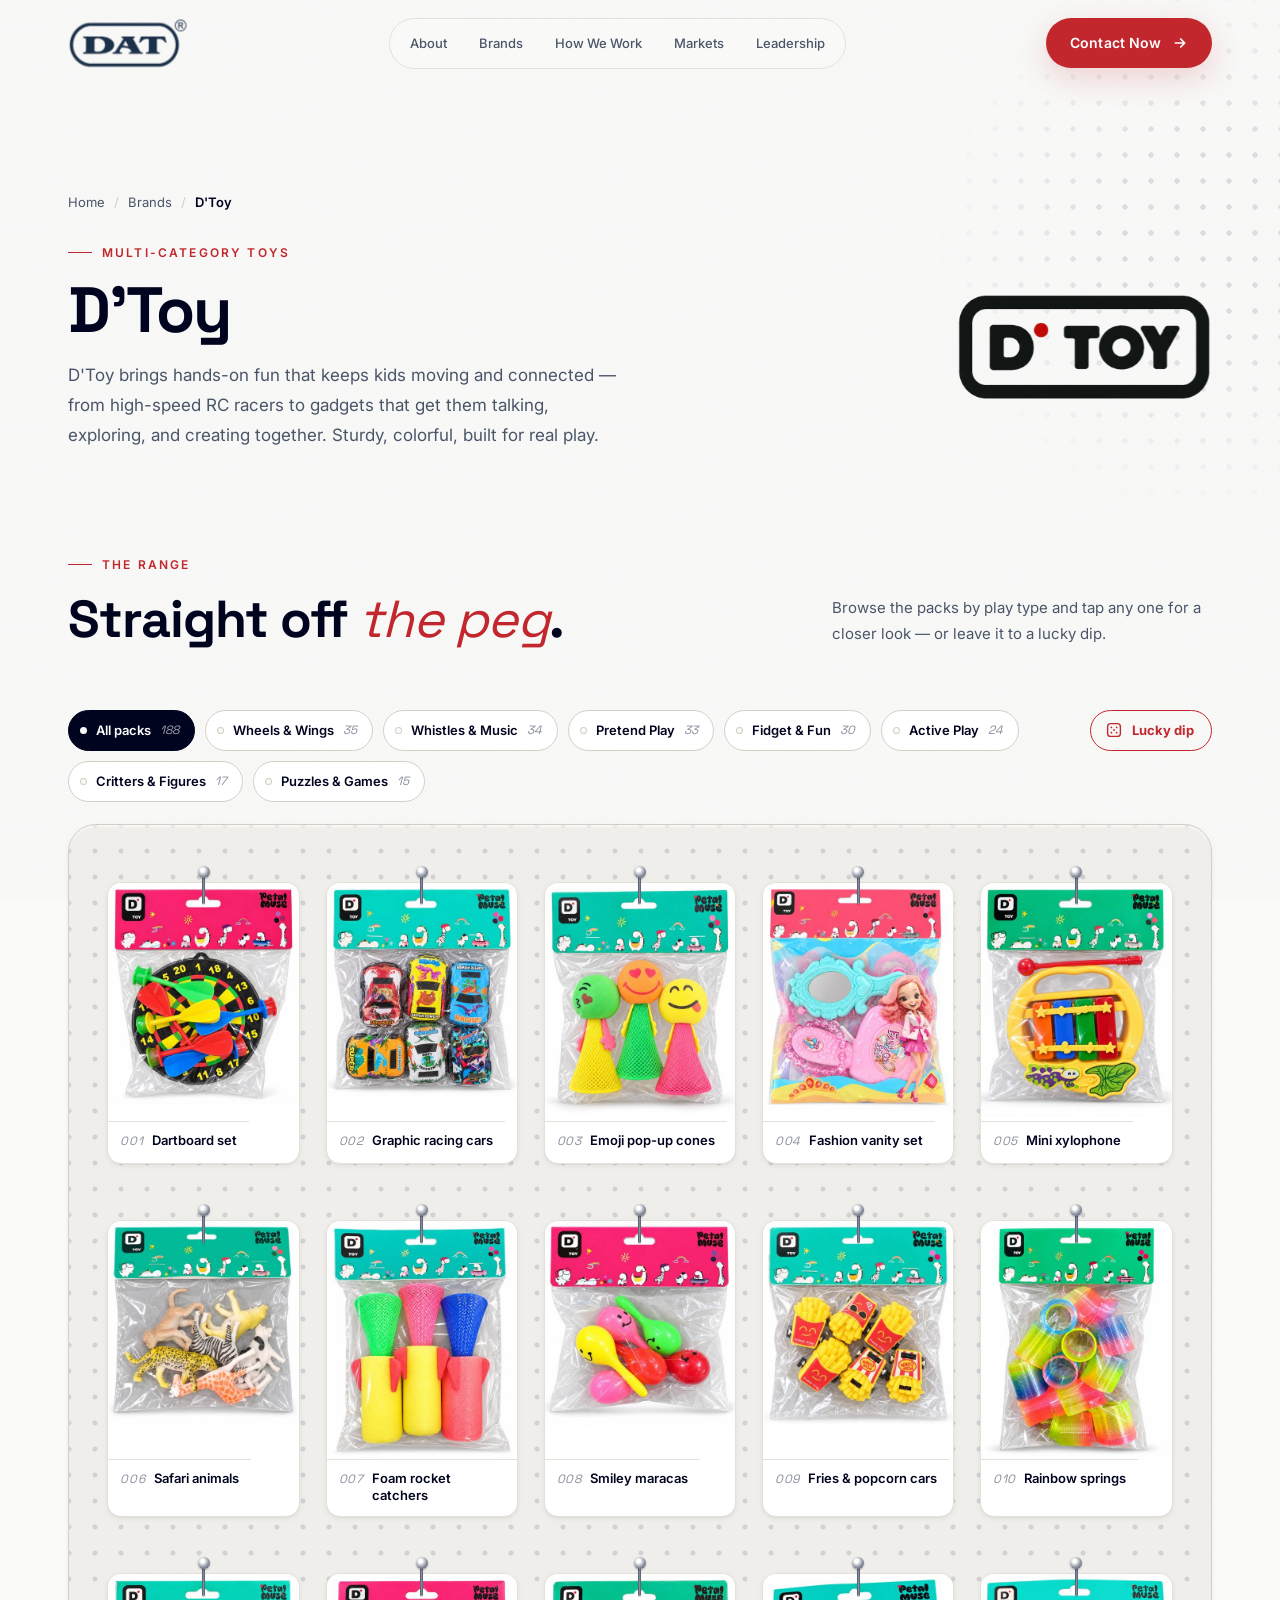
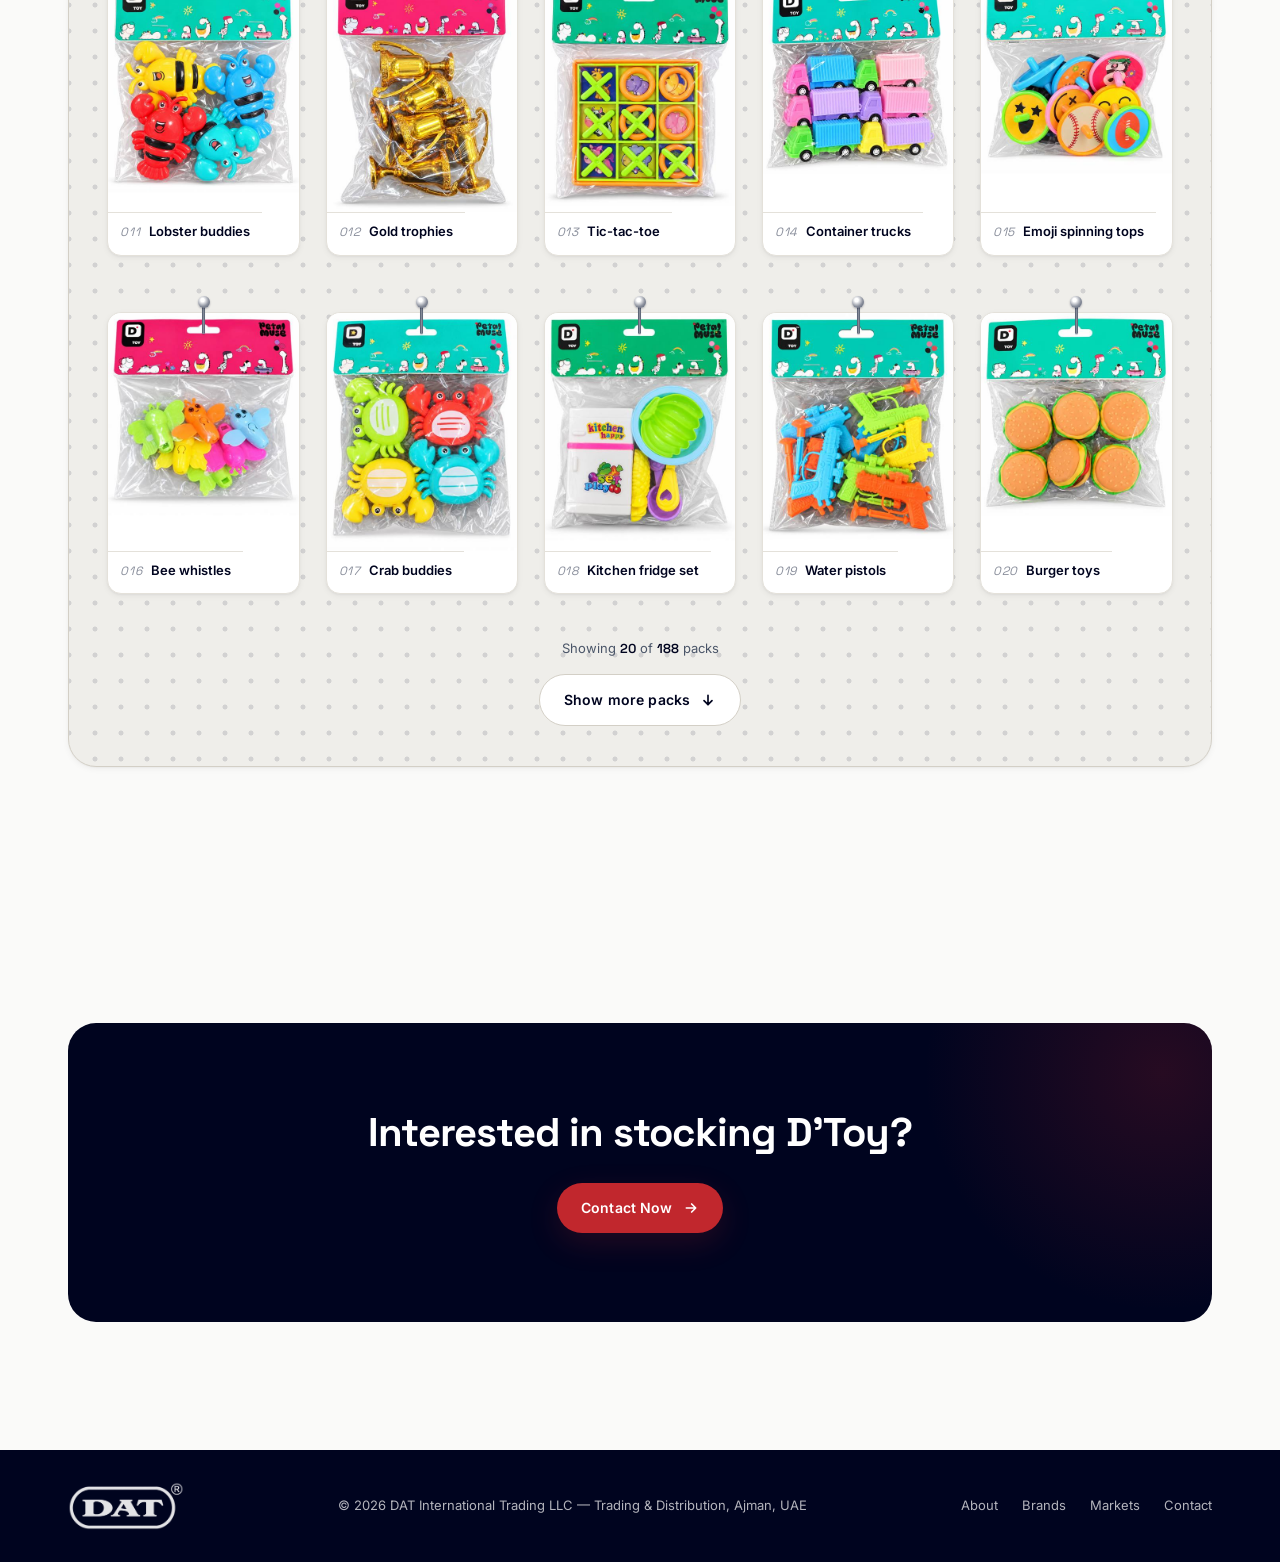
==== commit 1426a3f8: "Rebuild D'Toy page as a pegboard wall; make the whole site mobile-friendly D'Toy brand page - Replac" ====
--- a/dtoy.html
+++ b/dtoy.html
@@ -46,7 +46,7 @@
 </script>
 <link rel="stylesheet" href="styles.css" />
 </head>
-<body>
+<body class="theme-pegboard">
 
 <!-- ===================== Nav ===================== -->
 <!-- Duplicated verbatim from index.html (no fetch()-based include — this site
@@ -105,42 +105,1219 @@
   </div>
 </section>
 
-<!-- ===================== Range ===================== -->
-<!-- All three products are confirmed with photography; no spec copy was
-     supplied, so each card is name + image only (same pattern as Little
-     Trendz/The Play Zo/Hippo's confirmed products) — no range-desc
-     paragraph on any of them. -->
-<section class="bg-alt brand-range">
+<!-- ===================== The wall ===================== -->
+<!-- Every pack photo supplied for D'Toy, hung as a pegboard display
+     (.peg-range — replaces the three-card .brand-range section). The packs
+     carry no printed product names, so each caption is a plain description of
+     what's visibly in the bag, NOT an official product name, and "No. 001" is
+     this page's own running index, not a supplier item number. Correct a
+     caption by editing its .peg-name text; the viewer reads it from here.
+     Images: assets/dtoy-range/thumb/NNN.jpg (480×600, the wall) and
+     assets/dtoy-range/full/NNN.jpg (960×1200, the viewer) — trimmed, web-sized
+     exports of the originals in assets/DTOY/. Each <li>'s data-cat must match
+     a .peg-chip data-filter. Filters, row-based paging, the viewer and Lucky
+     dip live in script.js (guarded on #pegWall). -->
+<section class="peg-range" data-brand="D'Toy">
   <div class="container">
     <div class="section-head">
       <div class="head-left">
         <div class="reveal"><span class="eyebrow">The Range</span></div>
-        <h2 class="reveal" data-delay="1">A few from <em>the range</em>.</h2>
+        <h2 class="reveal" data-delay="1">Straight off <em>the peg</em>.</h2>
       </div>
+      <p class="head-right reveal" data-delay="2">Browse the packs by play type and tap any one for a closer look — or leave it to a lucky dip.</p>
     </div>
 
-    <div class="range-grid" data-stagger>
-      <article class="range-card r-lg stagger-item">
-        <div class="range-media has-photo">
-          <img src="assets/dtoy-shuttle-hobby-car.jpg" alt="Shuttle 08 Hobby" loading="lazy"/>
-        </div>
-        <h3 class="range-name">Shuttle 08 Hobby</h3>
-      </article>
-      <article class="range-card r-a stagger-item">
-        <div class="range-media has-photo">
-          <img src="assets/dtoy-shuttle-alloy-rc-car.jpg" alt="Shuttle 08 Alloy" loading="lazy"/>
-        </div>
-        <h3 class="range-name">Shuttle 08 Alloy</h3>
-      </article>
-      <article class="range-card r-b stagger-item">
-        <div class="range-media has-photo">
-          <img src="assets/dtoy-walkie-talkie.jpg" alt="Kids Walkie Talkie (2-Pack)" loading="lazy"/>
-        </div>
-        <h3 class="range-name">Kids Walkie Talkie (2-Pack)</h3>
-      </article>
+    <div class="peg-toolbar reveal" data-delay="2">
+      <div class="peg-filters" role="group" aria-label="Filter packs by play type">
+          <button class="peg-chip is-active" type="button" data-filter="all" aria-pressed="true"><span class="peg-chip-label">All packs</span><span class="peg-chip-n">188</span></button>
+          <button class="peg-chip" type="button" data-filter="wheels" aria-pressed="false"><span class="peg-chip-label">Wheels &amp; Wings</span><span class="peg-chip-n">35</span></button>
+          <button class="peg-chip" type="button" data-filter="music" aria-pressed="false"><span class="peg-chip-label">Whistles &amp; Music</span><span class="peg-chip-n">34</span></button>
+          <button class="peg-chip" type="button" data-filter="pretend" aria-pressed="false"><span class="peg-chip-label">Pretend Play</span><span class="peg-chip-n">33</span></button>
+          <button class="peg-chip" type="button" data-filter="fidget" aria-pressed="false"><span class="peg-chip-label">Fidget &amp; Fun</span><span class="peg-chip-n">30</span></button>
+          <button class="peg-chip" type="button" data-filter="active" aria-pressed="false"><span class="peg-chip-label">Active Play</span><span class="peg-chip-n">24</span></button>
+          <button class="peg-chip" type="button" data-filter="critters" aria-pressed="false"><span class="peg-chip-label">Critters &amp; Figures</span><span class="peg-chip-n">17</span></button>
+          <button class="peg-chip" type="button" data-filter="puzzles" aria-pressed="false"><span class="peg-chip-label">Puzzles &amp; Games</span><span class="peg-chip-n">15</span></button>
+      </div>
+      <button class="peg-dip" type="button" id="pegDip">
+        <svg viewBox="0 0 24 24" fill="none" stroke="currentColor" stroke-width="1.8" stroke-linecap="round" stroke-linejoin="round" aria-hidden="true"><rect x="3.5" y="3.5" width="17" height="17" rx="4"/><circle cx="8.5" cy="8.5" r="1.2" fill="currentColor" stroke="none"/><circle cx="15.5" cy="8.5" r="1.2" fill="currentColor" stroke="none"/><circle cx="12" cy="12" r="1.2" fill="currentColor" stroke="none"/><circle cx="8.5" cy="15.5" r="1.2" fill="currentColor" stroke="none"/><circle cx="15.5" cy="15.5" r="1.2" fill="currentColor" stroke="none"/></svg>
+        Lucky dip
+      </button>
+    </div>
+
+    <div class="peg-board">
+      <ul class="peg-wall" id="pegWall">
+        <li class="peg-item" data-cat="puzzles">
+          <button class="peg-card" type="button" aria-haspopup="dialog">
+            <span class="peg-media"><img src="assets/dtoy-range/thumb/001.jpg" width="480" height="600" alt="" loading="lazy" decoding="async"></span>
+            <span class="peg-label"><span class="peg-no">001</span><span class="peg-name">Dartboard set</span></span>
+          </button>
+        </li>
+        <li class="peg-item" data-cat="wheels">
+          <button class="peg-card" type="button" aria-haspopup="dialog">
+            <span class="peg-media"><img src="assets/dtoy-range/thumb/002.jpg" width="480" height="600" alt="" loading="lazy" decoding="async"></span>
+            <span class="peg-label"><span class="peg-no">002</span><span class="peg-name">Graphic racing cars</span></span>
+          </button>
+        </li>
+        <li class="peg-item" data-cat="fidget">
+          <button class="peg-card" type="button" aria-haspopup="dialog">
+            <span class="peg-media"><img src="assets/dtoy-range/thumb/003.jpg" width="480" height="600" alt="" loading="lazy" decoding="async"></span>
+            <span class="peg-label"><span class="peg-no">003</span><span class="peg-name">Emoji pop-up cones</span></span>
+          </button>
+        </li>
+        <li class="peg-item" data-cat="pretend">
+          <button class="peg-card" type="button" aria-haspopup="dialog">
+            <span class="peg-media"><img src="assets/dtoy-range/thumb/004.jpg" width="480" height="600" alt="" loading="lazy" decoding="async"></span>
+            <span class="peg-label"><span class="peg-no">004</span><span class="peg-name">Fashion vanity set</span></span>
+          </button>
+        </li>
+        <li class="peg-item" data-cat="music">
+          <button class="peg-card" type="button" aria-haspopup="dialog">
+            <span class="peg-media"><img src="assets/dtoy-range/thumb/005.jpg" width="480" height="600" alt="" loading="lazy" decoding="async"></span>
+            <span class="peg-label"><span class="peg-no">005</span><span class="peg-name">Mini xylophone</span></span>
+          </button>
+        </li>
+        <li class="peg-item" data-cat="critters">
+          <button class="peg-card" type="button" aria-haspopup="dialog">
+            <span class="peg-media"><img src="assets/dtoy-range/thumb/006.jpg" width="480" height="600" alt="" loading="lazy" decoding="async"></span>
+            <span class="peg-label"><span class="peg-no">006</span><span class="peg-name">Safari animals</span></span>
+          </button>
+        </li>
+        <li class="peg-item" data-cat="active">
+          <button class="peg-card" type="button" aria-haspopup="dialog">
+            <span class="peg-media"><img src="assets/dtoy-range/thumb/007.jpg" width="480" height="600" alt="" loading="lazy" decoding="async"></span>
+            <span class="peg-label"><span class="peg-no">007</span><span class="peg-name">Foam rocket catchers</span></span>
+          </button>
+        </li>
+        <li class="peg-item" data-cat="music">
+          <button class="peg-card" type="button" aria-haspopup="dialog">
+            <span class="peg-media"><img src="assets/dtoy-range/thumb/008.jpg" width="480" height="600" alt="" loading="lazy" decoding="async"></span>
+            <span class="peg-label"><span class="peg-no">008</span><span class="peg-name">Smiley maracas</span></span>
+          </button>
+        </li>
+        <li class="peg-item" data-cat="wheels">
+          <button class="peg-card" type="button" aria-haspopup="dialog">
+            <span class="peg-media"><img src="assets/dtoy-range/thumb/009.jpg" width="480" height="600" alt="" loading="lazy" decoding="async"></span>
+            <span class="peg-label"><span class="peg-no">009</span><span class="peg-name">Fries &amp; popcorn cars</span></span>
+          </button>
+        </li>
+        <li class="peg-item" data-cat="fidget">
+          <button class="peg-card" type="button" aria-haspopup="dialog">
+            <span class="peg-media"><img src="assets/dtoy-range/thumb/010.jpg" width="480" height="600" alt="" loading="lazy" decoding="async"></span>
+            <span class="peg-label"><span class="peg-no">010</span><span class="peg-name">Rainbow springs</span></span>
+          </button>
+        </li>
+        <li class="peg-item" data-cat="critters">
+          <button class="peg-card" type="button" aria-haspopup="dialog">
+            <span class="peg-media"><img src="assets/dtoy-range/thumb/011.jpg" width="480" height="600" alt="" loading="lazy" decoding="async"></span>
+            <span class="peg-label"><span class="peg-no">011</span><span class="peg-name">Lobster buddies</span></span>
+          </button>
+        </li>
+        <li class="peg-item" data-cat="pretend">
+          <button class="peg-card" type="button" aria-haspopup="dialog">
+            <span class="peg-media"><img src="assets/dtoy-range/thumb/012.jpg" width="480" height="600" alt="" loading="lazy" decoding="async"></span>
+            <span class="peg-label"><span class="peg-no">012</span><span class="peg-name">Gold trophies</span></span>
+          </button>
+        </li>
+        <li class="peg-item" data-cat="puzzles">
+          <button class="peg-card" type="button" aria-haspopup="dialog">
+            <span class="peg-media"><img src="assets/dtoy-range/thumb/013.jpg" width="480" height="600" alt="" loading="lazy" decoding="async"></span>
+            <span class="peg-label"><span class="peg-no">013</span><span class="peg-name">Tic-tac-toe</span></span>
+          </button>
+        </li>
+        <li class="peg-item" data-cat="wheels">
+          <button class="peg-card" type="button" aria-haspopup="dialog">
+            <span class="peg-media"><img src="assets/dtoy-range/thumb/014.jpg" width="480" height="600" alt="" loading="lazy" decoding="async"></span>
+            <span class="peg-label"><span class="peg-no">014</span><span class="peg-name">Container trucks</span></span>
+          </button>
+        </li>
+        <li class="peg-item" data-cat="fidget">
+          <button class="peg-card" type="button" aria-haspopup="dialog">
+            <span class="peg-media"><img src="assets/dtoy-range/thumb/015.jpg" width="480" height="600" alt="" loading="lazy" decoding="async"></span>
+            <span class="peg-label"><span class="peg-no">015</span><span class="peg-name">Emoji spinning tops</span></span>
+          </button>
+        </li>
+        <li class="peg-item" data-cat="music">
+          <button class="peg-card" type="button" aria-haspopup="dialog">
+            <span class="peg-media"><img src="assets/dtoy-range/thumb/016.jpg" width="480" height="600" alt="" loading="lazy" decoding="async"></span>
+            <span class="peg-label"><span class="peg-no">016</span><span class="peg-name">Bee whistles</span></span>
+          </button>
+        </li>
+        <li class="peg-item" data-cat="critters">
+          <button class="peg-card" type="button" aria-haspopup="dialog">
+            <span class="peg-media"><img src="assets/dtoy-range/thumb/017.jpg" width="480" height="600" alt="" loading="lazy" decoding="async"></span>
+            <span class="peg-label"><span class="peg-no">017</span><span class="peg-name">Crab buddies</span></span>
+          </button>
+        </li>
+        <li class="peg-item" data-cat="pretend">
+          <button class="peg-card" type="button" aria-haspopup="dialog">
+            <span class="peg-media"><img src="assets/dtoy-range/thumb/018.jpg" width="480" height="600" alt="" loading="lazy" decoding="async"></span>
+            <span class="peg-label"><span class="peg-no">018</span><span class="peg-name">Kitchen fridge set</span></span>
+          </button>
+        </li>
+        <li class="peg-item" data-cat="active">
+          <button class="peg-card" type="button" aria-haspopup="dialog">
+            <span class="peg-media"><img src="assets/dtoy-range/thumb/019.jpg" width="480" height="600" alt="" loading="lazy" decoding="async"></span>
+            <span class="peg-label"><span class="peg-no">019</span><span class="peg-name">Water pistols</span></span>
+          </button>
+        </li>
+        <li class="peg-item" data-cat="fidget">
+          <button class="peg-card" type="button" aria-haspopup="dialog">
+            <span class="peg-media"><img src="assets/dtoy-range/thumb/020.jpg" width="480" height="600" alt="" loading="lazy" decoding="async"></span>
+            <span class="peg-label"><span class="peg-no">020</span><span class="peg-name">Burger toys</span></span>
+          </button>
+        </li>
+        <li class="peg-item" data-cat="wheels">
+          <button class="peg-card" type="button" aria-haspopup="dialog">
+            <span class="peg-media"><img src="assets/dtoy-range/thumb/021.jpg" width="480" height="600" alt="" loading="lazy" decoding="async"></span>
+            <span class="peg-label"><span class="peg-no">021</span><span class="peg-name">Fighter jets</span></span>
+          </button>
+        </li>
+        <li class="peg-item" data-cat="critters">
+          <button class="peg-card" type="button" aria-haspopup="dialog">
+            <span class="peg-media"><img src="assets/dtoy-range/thumb/022.jpg" width="480" height="600" alt="" loading="lazy" decoding="async"></span>
+            <span class="peg-label"><span class="peg-no">022</span><span class="peg-name">Transforming eggs</span></span>
+          </button>
+        </li>
+        <li class="peg-item" data-cat="puzzles">
+          <button class="peg-card" type="button" aria-haspopup="dialog">
+            <span class="peg-media"><img src="assets/dtoy-range/thumb/023.jpg" width="480" height="600" alt="" loading="lazy" decoding="async"></span>
+            <span class="peg-label"><span class="peg-no">023</span><span class="peg-name">Puzzle cubes</span></span>
+          </button>
+        </li>
+        <li class="peg-item" data-cat="fidget">
+          <button class="peg-card" type="button" aria-haspopup="dialog">
+            <span class="peg-media"><img src="assets/dtoy-range/thumb/024.jpg" width="480" height="600" alt="" loading="lazy" decoding="async"></span>
+            <span class="peg-label"><span class="peg-no">024</span><span class="peg-name">Cactus spring poppers</span></span>
+          </button>
+        </li>
+        <li class="peg-item" data-cat="wheels">
+          <button class="peg-card" type="button" aria-haspopup="dialog">
+            <span class="peg-media"><img src="assets/dtoy-range/thumb/025.jpg" width="480" height="600" alt="" loading="lazy" decoding="async"></span>
+            <span class="peg-label"><span class="peg-no">025</span><span class="peg-name">Motorbike riders</span></span>
+          </button>
+        </li>
+        <li class="peg-item" data-cat="music">
+          <button class="peg-card" type="button" aria-haspopup="dialog">
+            <span class="peg-media"><img src="assets/dtoy-range/thumb/026.jpg" width="480" height="600" alt="" loading="lazy" decoding="async"></span>
+            <span class="peg-label"><span class="peg-no">026</span><span class="peg-name">Pumpkin whistles</span></span>
+          </button>
+        </li>
+        <li class="peg-item" data-cat="pretend">
+          <button class="peg-card" type="button" aria-haspopup="dialog">
+            <span class="peg-media"><img src="assets/dtoy-range/thumb/027.jpg" width="480" height="600" alt="" loading="lazy" decoding="async"></span>
+            <span class="peg-label"><span class="peg-no">027</span><span class="peg-name">Toy battle axes</span></span>
+          </button>
+        </li>
+        <li class="peg-item" data-cat="fidget">
+          <button class="peg-card" type="button" aria-haspopup="dialog">
+            <span class="peg-media"><img src="assets/dtoy-range/thumb/028.jpg" width="480" height="600" alt="" loading="lazy" decoding="async"></span>
+            <span class="peg-label"><span class="peg-no">028</span><span class="peg-name">Flower spinning tops</span></span>
+          </button>
+        </li>
+        <li class="peg-item" data-cat="active">
+          <button class="peg-card" type="button" aria-haspopup="dialog">
+            <span class="peg-media"><img src="assets/dtoy-range/thumb/029.jpg" width="480" height="600" alt="" loading="lazy" decoding="async"></span>
+            <span class="peg-label"><span class="peg-no">029</span><span class="peg-name">Printed yo-yos</span></span>
+          </button>
+        </li>
+        <li class="peg-item" data-cat="critters">
+          <button class="peg-card" type="button" aria-haspopup="dialog">
+            <span class="peg-media"><img src="assets/dtoy-range/thumb/030.jpg" width="480" height="600" alt="" loading="lazy" decoding="async"></span>
+            <span class="peg-label"><span class="peg-no">030</span><span class="peg-name">Sea creature figures</span></span>
+          </button>
+        </li>
+        <li class="peg-item" data-cat="puzzles">
+          <button class="peg-card" type="button" aria-haspopup="dialog">
+            <span class="peg-media"><img src="assets/dtoy-range/thumb/031.jpg" width="480" height="600" alt="" loading="lazy" decoding="async"></span>
+            <span class="peg-label"><span class="peg-no">031</span><span class="peg-name">Math rollers</span></span>
+          </button>
+        </li>
+        <li class="peg-item" data-cat="wheels">
+          <button class="peg-card" type="button" aria-haspopup="dialog">
+            <span class="peg-media"><img src="assets/dtoy-range/thumb/032.jpg" width="480" height="600" alt="" loading="lazy" decoding="async"></span>
+            <span class="peg-label"><span class="peg-no">032</span><span class="peg-name">Mini racers</span></span>
+          </button>
+        </li>
+        <li class="peg-item" data-cat="music">
+          <button class="peg-card" type="button" aria-haspopup="dialog">
+            <span class="peg-media"><img src="assets/dtoy-range/thumb/033.jpg" width="480" height="600" alt="" loading="lazy" decoding="async"></span>
+            <span class="peg-label"><span class="peg-no">033</span><span class="peg-name">T-shirt whistles</span></span>
+          </button>
+        </li>
+        <li class="peg-item" data-cat="pretend">
+          <button class="peg-card" type="button" aria-haspopup="dialog">
+            <span class="peg-media"><img src="assets/dtoy-range/thumb/034.jpg" width="480" height="600" alt="" loading="lazy" decoding="async"></span>
+            <span class="peg-label"><span class="peg-no">034</span><span class="peg-name">Mini torches</span></span>
+          </button>
+        </li>
+        <li class="peg-item" data-cat="fidget">
+          <button class="peg-card" type="button" aria-haspopup="dialog">
+            <span class="peg-media"><img src="assets/dtoy-range/thumb/035.jpg" width="480" height="600" alt="" loading="lazy" decoding="async"></span>
+            <span class="peg-label"><span class="peg-no">035</span><span class="peg-name">Funny-face springs</span></span>
+          </button>
+        </li>
+        <li class="peg-item" data-cat="active">
+          <button class="peg-card" type="button" aria-haspopup="dialog">
+            <span class="peg-media"><img src="assets/dtoy-range/thumb/036.jpg" width="480" height="600" alt="" loading="lazy" decoding="async"></span>
+            <span class="peg-label"><span class="peg-no">036</span><span class="peg-name">Disc shooter set</span></span>
+          </button>
+        </li>
+        <li class="peg-item" data-cat="wheels">
+          <button class="peg-card" type="button" aria-haspopup="dialog">
+            <span class="peg-media"><img src="assets/dtoy-range/thumb/037.jpg" width="480" height="600" alt="" loading="lazy" decoding="async"></span>
+            <span class="peg-label"><span class="peg-no">037</span><span class="peg-name">Clear mini buses</span></span>
+          </button>
+        </li>
+        <li class="peg-item" data-cat="music">
+          <button class="peg-card" type="button" aria-haspopup="dialog">
+            <span class="peg-media"><img src="assets/dtoy-range/thumb/038.jpg" width="480" height="600" alt="" loading="lazy" decoding="async"></span>
+            <span class="peg-label"><span class="peg-no">038</span><span class="peg-name">Jersey whistles</span></span>
+          </button>
+        </li>
+        <li class="peg-item" data-cat="pretend">
+          <button class="peg-card" type="button" aria-haspopup="dialog">
+            <span class="peg-media"><img src="assets/dtoy-range/thumb/039.jpg" width="480" height="600" alt="" loading="lazy" decoding="async"></span>
+            <span class="peg-label"><span class="peg-no">039</span><span class="peg-name">Kitchen utensil set</span></span>
+          </button>
+        </li>
+        <li class="peg-item" data-cat="fidget">
+          <button class="peg-card" type="button" aria-haspopup="dialog">
+            <span class="peg-media"><img src="assets/dtoy-range/thumb/040.jpg" width="480" height="600" alt="" loading="lazy" decoding="async"></span>
+            <span class="peg-label"><span class="peg-no">040</span><span class="peg-name">Vehicle stampers</span></span>
+          </button>
+        </li>
+        <li class="peg-item" data-cat="wheels">
+          <button class="peg-card" type="button" aria-haspopup="dialog">
+            <span class="peg-media"><img src="assets/dtoy-range/thumb/041.jpg" width="480" height="600" alt="" loading="lazy" decoding="async"></span>
+            <span class="peg-label"><span class="peg-no">041</span><span class="peg-name">Dino stunt cars</span></span>
+          </button>
+        </li>
+        <li class="peg-item" data-cat="music">
+          <button class="peg-card" type="button" aria-haspopup="dialog">
+            <span class="peg-media"><img src="assets/dtoy-range/thumb/042.jpg" width="480" height="600" alt="" loading="lazy" decoding="async"></span>
+            <span class="peg-label"><span class="peg-no">042</span><span class="peg-name">Crocodile whistles</span></span>
+          </button>
+        </li>
+        <li class="peg-item" data-cat="active">
+          <button class="peg-card" type="button" aria-haspopup="dialog">
+            <span class="peg-media"><img src="assets/dtoy-range/thumb/043.jpg" width="480" height="600" alt="" loading="lazy" decoding="async"></span>
+            <span class="peg-label"><span class="peg-no">043</span><span class="peg-name">Mini paddle set</span></span>
+          </button>
+        </li>
+        <li class="peg-item" data-cat="critters">
+          <button class="peg-card" type="button" aria-haspopup="dialog">
+            <span class="peg-media"><img src="assets/dtoy-range/thumb/044.jpg" width="480" height="600" alt="" loading="lazy" decoding="async"></span>
+            <span class="peg-label"><span class="peg-no">044</span><span class="peg-name">Dinosaur figures</span></span>
+          </button>
+        </li>
+        <li class="peg-item" data-cat="pretend">
+          <button class="peg-card" type="button" aria-haspopup="dialog">
+            <span class="peg-media"><img src="assets/dtoy-range/thumb/045.jpg" width="480" height="600" alt="" loading="lazy" decoding="async"></span>
+            <span class="peg-label"><span class="peg-no">045</span><span class="peg-name">Mirrors &amp; combs</span></span>
+          </button>
+        </li>
+        <li class="peg-item" data-cat="puzzles">
+          <button class="peg-card" type="button" aria-haspopup="dialog">
+            <span class="peg-media"><img src="assets/dtoy-range/thumb/046.jpg" width="480" height="600" alt="" loading="lazy" decoding="async"></span>
+            <span class="peg-label"><span class="peg-no">046</span><span class="peg-name">Dino water games</span></span>
+          </button>
+        </li>
+        <li class="peg-item" data-cat="fidget">
+          <button class="peg-card" type="button" aria-haspopup="dialog">
+            <span class="peg-media"><img src="assets/dtoy-range/thumb/047.jpg" width="480" height="600" alt="" loading="lazy" decoding="async"></span>
+            <span class="peg-label"><span class="peg-no">047</span><span class="peg-name">Gyro spinners</span></span>
+          </button>
+        </li>
+        <li class="peg-item" data-cat="wheels">
+          <button class="peg-card" type="button" aria-haspopup="dialog">
+            <span class="peg-media"><img src="assets/dtoy-range/thumb/048.jpg" width="480" height="600" alt="" loading="lazy" decoding="async"></span>
+            <span class="peg-label"><span class="peg-no">048</span><span class="peg-name">Suitcase cars</span></span>
+          </button>
+        </li>
+        <li class="peg-item" data-cat="music">
+          <button class="peg-card" type="button" aria-haspopup="dialog">
+            <span class="peg-media"><img src="assets/dtoy-range/thumb/049.jpg" width="480" height="600" alt="" loading="lazy" decoding="async"></span>
+            <span class="peg-label"><span class="peg-no">049</span><span class="peg-name">Squeaky hammers</span></span>
+          </button>
+        </li>
+        <li class="peg-item" data-cat="pretend">
+          <button class="peg-card" type="button" aria-haspopup="dialog">
+            <span class="peg-media"><img src="assets/dtoy-range/thumb/050.jpg" width="480" height="600" alt="" loading="lazy" decoding="async"></span>
+            <span class="peg-label"><span class="peg-no">050</span><span class="peg-name">Nail-polish toys</span></span>
+          </button>
+        </li>
+        <li class="peg-item" data-cat="active">
+          <button class="peg-card" type="button" aria-haspopup="dialog">
+            <span class="peg-media"><img src="assets/dtoy-range/thumb/051.jpg" width="480" height="600" alt="" loading="lazy" decoding="async"></span>
+            <span class="peg-label"><span class="peg-no">051</span><span class="peg-name">Panda finger skateboards</span></span>
+          </button>
+        </li>
+        <li class="peg-item" data-cat="wheels">
+          <button class="peg-card" type="button" aria-haspopup="dialog">
+            <span class="peg-media"><img src="assets/dtoy-range/thumb/052.jpg" width="480" height="600" alt="" loading="lazy" decoding="async"></span>
+            <span class="peg-label"><span class="peg-no">052</span><span class="peg-name">Sports racing cars</span></span>
+          </button>
+        </li>
+        <li class="peg-item" data-cat="music">
+          <button class="peg-card" type="button" aria-haspopup="dialog">
+            <span class="peg-media"><img src="assets/dtoy-range/thumb/053.jpg" width="480" height="600" alt="" loading="lazy" decoding="async"></span>
+            <span class="peg-label"><span class="peg-no">053</span><span class="peg-name">Football charm whistles</span></span>
+          </button>
+        </li>
+        <li class="peg-item" data-cat="fidget">
+          <button class="peg-card" type="button" aria-haspopup="dialog">
+            <span class="peg-media"><img src="assets/dtoy-range/thumb/054.jpg" width="480" height="600" alt="" loading="lazy" decoding="async"></span>
+            <span class="peg-label"><span class="peg-no">054</span><span class="peg-name">Wall climbers</span></span>
+          </button>
+        </li>
+        <li class="peg-item" data-cat="pretend">
+          <button class="peg-card" type="button" aria-haspopup="dialog">
+            <span class="peg-media"><img src="assets/dtoy-range/thumb/055.jpg" width="480" height="600" alt="" loading="lazy" decoding="async"></span>
+            <span class="peg-label"><span class="peg-no">055</span><span class="peg-name">Kitchen play set</span></span>
+          </button>
+        </li>
+        <li class="peg-item" data-cat="critters">
+          <button class="peg-card" type="button" aria-haspopup="dialog">
+            <span class="peg-media"><img src="assets/dtoy-range/thumb/056.jpg" width="480" height="600" alt="" loading="lazy" decoding="async"></span>
+            <span class="peg-label"><span class="peg-no">056</span><span class="peg-name">Robot figures</span></span>
+          </button>
+        </li>
+        <li class="peg-item" data-cat="active">
+          <button class="peg-card" type="button" aria-haspopup="dialog">
+            <span class="peg-media"><img src="assets/dtoy-range/thumb/057.jpg" width="480" height="600" alt="" loading="lazy" decoding="async"></span>
+            <span class="peg-label"><span class="peg-no">057</span><span class="peg-name">Mini sports balls</span></span>
+          </button>
+        </li>
+        <li class="peg-item" data-cat="puzzles">
+          <button class="peg-card" type="button" aria-haspopup="dialog">
+            <span class="peg-media"><img src="assets/dtoy-range/thumb/058.jpg" width="480" height="600" alt="" loading="lazy" decoding="async"></span>
+            <span class="peg-label"><span class="peg-no">058</span><span class="peg-name">Puzzle balls</span></span>
+          </button>
+        </li>
+        <li class="peg-item" data-cat="wheels">
+          <button class="peg-card" type="button" aria-haspopup="dialog">
+            <span class="peg-media"><img src="assets/dtoy-range/thumb/059.jpg" width="480" height="600" alt="" loading="lazy" decoding="async"></span>
+            <span class="peg-label"><span class="peg-no">059</span><span class="peg-name">Mini bicycles</span></span>
+          </button>
+        </li>
+        <li class="peg-item" data-cat="music">
+          <button class="peg-card" type="button" aria-haspopup="dialog">
+            <span class="peg-media"><img src="assets/dtoy-range/thumb/060.jpg" width="480" height="600" alt="" loading="lazy" decoding="async"></span>
+            <span class="peg-label"><span class="peg-no">060</span><span class="peg-name">Football whistles</span></span>
+          </button>
+        </li>
+        <li class="peg-item" data-cat="pretend">
+          <button class="peg-card" type="button" aria-haspopup="dialog">
+            <span class="peg-media"><img src="assets/dtoy-range/thumb/061.jpg" width="480" height="600" alt="" loading="lazy" decoding="async"></span>
+            <span class="peg-label"><span class="peg-no">061</span><span class="peg-name">Flower hair clips</span></span>
+          </button>
+        </li>
+        <li class="peg-item" data-cat="fidget">
+          <button class="peg-card" type="button" aria-haspopup="dialog">
+            <span class="peg-media"><img src="assets/dtoy-range/thumb/062.jpg" width="480" height="600" alt="" loading="lazy" decoding="async"></span>
+            <span class="peg-label"><span class="peg-no">062</span><span class="peg-name">Printed spinning tops</span></span>
+          </button>
+        </li>
+        <li class="peg-item" data-cat="wheels">
+          <button class="peg-card" type="button" aria-haspopup="dialog">
+            <span class="peg-media"><img src="assets/dtoy-range/thumb/063.jpg" width="480" height="600" alt="" loading="lazy" decoding="async"></span>
+            <span class="peg-label"><span class="peg-no">063</span><span class="peg-name">Mini block cars</span></span>
+          </button>
+        </li>
+        <li class="peg-item" data-cat="music">
+          <button class="peg-card" type="button" aria-haspopup="dialog">
+            <span class="peg-media"><img src="assets/dtoy-range/thumb/064.jpg" width="480" height="600" alt="" loading="lazy" decoding="async"></span>
+            <span class="peg-label"><span class="peg-no">064</span><span class="peg-name">Assorted whistles</span></span>
+          </button>
+        </li>
+        <li class="peg-item" data-cat="pretend">
+          <button class="peg-card" type="button" aria-haspopup="dialog">
+            <span class="peg-media"><img src="assets/dtoy-range/thumb/065.jpg" width="480" height="600" alt="" loading="lazy" decoding="async"></span>
+            <span class="peg-label"><span class="peg-no">065</span><span class="peg-name">Butterfly clips</span></span>
+          </button>
+        </li>
+        <li class="peg-item" data-cat="active">
+          <button class="peg-card" type="button" aria-haspopup="dialog">
+            <span class="peg-media"><img src="assets/dtoy-range/thumb/066.jpg" width="480" height="600" alt="" loading="lazy" decoding="async"></span>
+            <span class="peg-label"><span class="peg-no">066</span><span class="peg-name">Finger skateboards</span></span>
+          </button>
+        </li>
+        <li class="peg-item" data-cat="fidget">
+          <button class="peg-card" type="button" aria-haspopup="dialog">
+            <span class="peg-media"><img src="assets/dtoy-range/thumb/067.jpg" width="480" height="600" alt="" loading="lazy" decoding="async"></span>
+            <span class="peg-label"><span class="peg-no">067</span><span class="peg-name">Mini fans &amp; whistles</span></span>
+          </button>
+        </li>
+        <li class="peg-item" data-cat="critters">
+          <button class="peg-card" type="button" aria-haspopup="dialog">
+            <span class="peg-media"><img src="assets/dtoy-range/thumb/068.jpg" width="480" height="600" alt="" loading="lazy" decoding="async"></span>
+            <span class="peg-label"><span class="peg-no">068</span><span class="peg-name">Animal finger puppets</span></span>
+          </button>
+        </li>
+        <li class="peg-item" data-cat="wheels">
+          <button class="peg-card" type="button" aria-haspopup="dialog">
+            <span class="peg-media"><img src="assets/dtoy-range/thumb/069.jpg" width="480" height="600" alt="" loading="lazy" decoding="async"></span>
+            <span class="peg-label"><span class="peg-no">069</span><span class="peg-name">Dino park cars</span></span>
+          </button>
+        </li>
+        <li class="peg-item" data-cat="music">
+          <button class="peg-card" type="button" aria-haspopup="dialog">
+            <span class="peg-media"><img src="assets/dtoy-range/thumb/070.jpg" width="480" height="600" alt="" loading="lazy" decoding="async"></span>
+            <span class="peg-label"><span class="peg-no">070</span><span class="peg-name">Pan flutes</span></span>
+          </button>
+        </li>
+        <li class="peg-item" data-cat="pretend">
+          <button class="peg-card" type="button" aria-haspopup="dialog">
+            <span class="peg-media"><img src="assets/dtoy-range/thumb/071.jpg" width="480" height="600" alt="" loading="lazy" decoding="async"></span>
+            <span class="peg-label"><span class="peg-no">071</span><span class="peg-name">Party glasses</span></span>
+          </button>
+        </li>
+        <li class="peg-item" data-cat="puzzles">
+          <button class="peg-card" type="button" aria-haspopup="dialog">
+            <span class="peg-media"><img src="assets/dtoy-range/thumb/072.jpg" width="480" height="600" alt="" loading="lazy" decoding="async"></span>
+            <span class="peg-label"><span class="peg-no">072</span><span class="peg-name">Basketball shooter game</span></span>
+          </button>
+        </li>
+        <li class="peg-item" data-cat="active">
+          <button class="peg-card" type="button" aria-haspopup="dialog">
+            <span class="peg-media"><img src="assets/dtoy-range/thumb/073.jpg" width="480" height="600" alt="" loading="lazy" decoding="async"></span>
+            <span class="peg-label"><span class="peg-no">073</span><span class="peg-name">Cone catch game</span></span>
+          </button>
+        </li>
+        <li class="peg-item" data-cat="fidget">
+          <button class="peg-card" type="button" aria-haspopup="dialog">
+            <span class="peg-media"><img src="assets/dtoy-range/thumb/074.jpg" width="480" height="600" alt="" loading="lazy" decoding="async"></span>
+            <span class="peg-label"><span class="peg-no">074</span><span class="peg-name">Pop-tube robots</span></span>
+          </button>
+        </li>
+        <li class="peg-item" data-cat="wheels">
+          <button class="peg-card" type="button" aria-haspopup="dialog">
+            <span class="peg-media"><img src="assets/dtoy-range/thumb/075.jpg" width="480" height="600" alt="" loading="lazy" decoding="async"></span>
+            <span class="peg-label"><span class="peg-no">075</span><span class="peg-name">Jet planes</span></span>
+          </button>
+        </li>
+        <li class="peg-item" data-cat="music">
+          <button class="peg-card" type="button" aria-haspopup="dialog">
+            <span class="peg-media"><img src="assets/dtoy-range/thumb/076.jpg" width="480" height="600" alt="" loading="lazy" decoding="async"></span>
+            <span class="peg-label"><span class="peg-no">076</span><span class="peg-name">Clear whistles</span></span>
+          </button>
+        </li>
+        <li class="peg-item" data-cat="pretend">
+          <button class="peg-card" type="button" aria-haspopup="dialog">
+            <span class="peg-media"><img src="assets/dtoy-range/thumb/077.jpg" width="480" height="600" alt="" loading="lazy" decoding="async"></span>
+            <span class="peg-label"><span class="peg-no">077</span><span class="peg-name">Treasure coins</span></span>
+          </button>
+        </li>
+        <li class="peg-item" data-cat="wheels">
+          <button class="peg-card" type="button" aria-haspopup="dialog">
+            <span class="peg-media"><img src="assets/dtoy-range/thumb/078.jpg" width="480" height="600" alt="" loading="lazy" decoding="async"></span>
+            <span class="peg-label"><span class="peg-no">078</span><span class="peg-name">Glider planes</span></span>
+          </button>
+        </li>
+        <li class="peg-item" data-cat="music">
+          <button class="peg-card" type="button" aria-haspopup="dialog">
+            <span class="peg-media"><img src="assets/dtoy-range/thumb/079.jpg" width="480" height="600" alt="" loading="lazy" decoding="async"></span>
+            <span class="peg-label"><span class="peg-no">079</span><span class="peg-name">Recorder flutes</span></span>
+          </button>
+        </li>
+        <li class="peg-item" data-cat="fidget">
+          <button class="peg-card" type="button" aria-haspopup="dialog">
+            <span class="peg-media"><img src="assets/dtoy-range/thumb/080.jpg" width="480" height="600" alt="" loading="lazy" decoding="async"></span>
+            <span class="peg-label"><span class="peg-no">080</span><span class="peg-name">Pop-tube puppies</span></span>
+          </button>
+        </li>
+        <li class="peg-item" data-cat="active">
+          <button class="peg-card" type="button" aria-haspopup="dialog">
+            <span class="peg-media"><img src="assets/dtoy-range/thumb/081.jpg" width="480" height="600" alt="" loading="lazy" decoding="async"></span>
+            <span class="peg-label"><span class="peg-no">081</span><span class="peg-name">Disc launchers</span></span>
+          </button>
+        </li>
+        <li class="peg-item" data-cat="critters">
+          <button class="peg-card" type="button" aria-haspopup="dialog">
+            <span class="peg-media"><img src="assets/dtoy-range/thumb/082.jpg" width="480" height="600" alt="" loading="lazy" decoding="async"></span>
+            <span class="peg-label"><span class="peg-no">082</span><span class="peg-name">Dino figure mix</span></span>
+          </button>
+        </li>
+        <li class="peg-item" data-cat="pretend">
+          <button class="peg-card" type="button" aria-haspopup="dialog">
+            <span class="peg-media"><img src="assets/dtoy-range/thumb/083.jpg" width="480" height="600" alt="" loading="lazy" decoding="async"></span>
+            <span class="peg-label"><span class="peg-no">083</span><span class="peg-name">Combs &amp; rings</span></span>
+          </button>
+        </li>
+        <li class="peg-item" data-cat="wheels">
+          <button class="peg-card" type="button" aria-haspopup="dialog">
+            <span class="peg-media"><img src="assets/dtoy-range/thumb/084.jpg" width="480" height="600" alt="" loading="lazy" decoding="async"></span>
+            <span class="peg-label"><span class="peg-no">084</span><span class="peg-name">Dino cars</span></span>
+          </button>
+        </li>
+        <li class="peg-item" data-cat="music">
+          <button class="peg-card" type="button" aria-haspopup="dialog">
+            <span class="peg-media"><img src="assets/dtoy-range/thumb/085.jpg" width="480" height="600" alt="" loading="lazy" decoding="async"></span>
+            <span class="peg-label"><span class="peg-no">085</span><span class="peg-name">Party trumpets</span></span>
+          </button>
+        </li>
+        <li class="peg-item" data-cat="puzzles">
+          <button class="peg-card" type="button" aria-haspopup="dialog">
+            <span class="peg-media"><img src="assets/dtoy-range/thumb/086.jpg" width="480" height="600" alt="" loading="lazy" decoding="async"></span>
+            <span class="peg-label"><span class="peg-no">086</span><span class="peg-name">Table football games</span></span>
+          </button>
+        </li>
+        <li class="peg-item" data-cat="fidget">
+          <button class="peg-card" type="button" aria-haspopup="dialog">
+            <span class="peg-media"><img src="assets/dtoy-range/thumb/087.jpg" width="480" height="600" alt="" loading="lazy" decoding="async"></span>
+            <span class="peg-label"><span class="peg-no">087</span><span class="peg-name">Fan watches</span></span>
+          </button>
+        </li>
+        <li class="peg-item" data-cat="pretend">
+          <button class="peg-card" type="button" aria-haspopup="dialog">
+            <span class="peg-media"><img src="assets/dtoy-range/thumb/088.jpg" width="480" height="600" alt="" loading="lazy" decoding="async"></span>
+            <span class="peg-label"><span class="peg-no">088</span><span class="peg-name">Doll play set</span></span>
+          </button>
+        </li>
+        <li class="peg-item" data-cat="active">
+          <button class="peg-card" type="button" aria-haspopup="dialog">
+            <span class="peg-media"><img src="assets/dtoy-range/thumb/089.jpg" width="480" height="600" alt="" loading="lazy" decoding="async"></span>
+            <span class="peg-label"><span class="peg-no">089</span><span class="peg-name">Water gun &amp; discs</span></span>
+          </button>
+        </li>
+        <li class="peg-item" data-cat="wheels">
+          <button class="peg-card" type="button" aria-haspopup="dialog">
+            <span class="peg-media"><img src="assets/dtoy-range/thumb/090.jpg" width="480" height="600" alt="" loading="lazy" decoding="async"></span>
+            <span class="peg-label"><span class="peg-no">090</span><span class="peg-name">Character cars</span></span>
+          </button>
+        </li>
+        <li class="peg-item" data-cat="music">
+          <button class="peg-card" type="button" aria-haspopup="dialog">
+            <span class="peg-media"><img src="assets/dtoy-range/thumb/091.jpg" width="480" height="600" alt="" loading="lazy" decoding="async"></span>
+            <span class="peg-label"><span class="peg-no">091</span><span class="peg-name">Emoji rattle drums</span></span>
+          </button>
+        </li>
+        <li class="peg-item" data-cat="pretend">
+          <button class="peg-card" type="button" aria-haspopup="dialog">
+            <span class="peg-media"><img src="assets/dtoy-range/thumb/092.jpg" width="480" height="600" alt="" loading="lazy" decoding="async"></span>
+            <span class="peg-label"><span class="peg-no">092</span><span class="peg-name">Home doll set</span></span>
+          </button>
+        </li>
+        <li class="peg-item" data-cat="fidget">
+          <button class="peg-card" type="button" aria-haspopup="dialog">
+            <span class="peg-media"><img src="assets/dtoy-range/thumb/093.jpg" width="480" height="600" alt="" loading="lazy" decoding="async"></span>
+            <span class="peg-label"><span class="peg-no">093</span><span class="peg-name">Rice-ball buddies</span></span>
+          </button>
+        </li>
+        <li class="peg-item" data-cat="critters">
+          <button class="peg-card" type="button" aria-haspopup="dialog">
+            <span class="peg-media"><img src="assets/dtoy-range/thumb/094.jpg" width="480" height="600" alt="" loading="lazy" decoding="async"></span>
+            <span class="peg-label"><span class="peg-no">094</span><span class="peg-name">Seahorse toys</span></span>
+          </button>
+        </li>
+        <li class="peg-item" data-cat="active">
+          <button class="peg-card" type="button" aria-haspopup="dialog">
+            <span class="peg-media"><img src="assets/dtoy-range/thumb/095.jpg" width="480" height="600" alt="" loading="lazy" decoding="async"></span>
+            <span class="peg-label"><span class="peg-no">095</span><span class="peg-name">Bounce-back balls</span></span>
+          </button>
+        </li>
+        <li class="peg-item" data-cat="wheels">
+          <button class="peg-card" type="button" aria-haspopup="dialog">
+            <span class="peg-media"><img src="assets/dtoy-range/thumb/096.jpg" width="480" height="600" alt="" loading="lazy" decoding="async"></span>
+            <span class="peg-label"><span class="peg-no">096</span><span class="peg-name">Air force jets</span></span>
+          </button>
+        </li>
+        <li class="peg-item" data-cat="music">
+          <button class="peg-card" type="button" aria-haspopup="dialog">
+            <span class="peg-media"><img src="assets/dtoy-range/thumb/097.jpg" width="480" height="600" alt="" loading="lazy" decoding="async"></span>
+            <span class="peg-label"><span class="peg-no">097</span><span class="peg-name">Pastel squeaky hammers</span></span>
+          </button>
+        </li>
+        <li class="peg-item" data-cat="pretend">
+          <button class="peg-card" type="button" aria-haspopup="dialog">
+            <span class="peg-media"><img src="assets/dtoy-range/thumb/098.jpg" width="480" height="600" alt="" loading="lazy" decoding="async"></span>
+            <span class="peg-label"><span class="peg-no">098</span><span class="peg-name">Spinner swords</span></span>
+          </button>
+        </li>
+        <li class="peg-item" data-cat="puzzles">
+          <button class="peg-card" type="button" aria-haspopup="dialog">
+            <span class="peg-media"><img src="assets/dtoy-range/thumb/099.jpg" width="480" height="600" alt="" loading="lazy" decoding="async"></span>
+            <span class="peg-label"><span class="peg-no">099</span><span class="peg-name">Vehicle maze games</span></span>
+          </button>
+        </li>
+        <li class="peg-item" data-cat="fidget">
+          <button class="peg-card" type="button" aria-haspopup="dialog">
+            <span class="peg-media"><img src="assets/dtoy-range/thumb/100.jpg" width="480" height="600" alt="" loading="lazy" decoding="async"></span>
+            <span class="peg-label"><span class="peg-no">100</span><span class="peg-name">Car stampers</span></span>
+          </button>
+        </li>
+        <li class="peg-item" data-cat="wheels">
+          <button class="peg-card" type="button" aria-haspopup="dialog">
+            <span class="peg-media"><img src="assets/dtoy-range/thumb/101.jpg" width="480" height="600" alt="" loading="lazy" decoding="async"></span>
+            <span class="peg-label"><span class="peg-no">101</span><span class="peg-name">Mini tractors</span></span>
+          </button>
+        </li>
+        <li class="peg-item" data-cat="music">
+          <button class="peg-card" type="button" aria-haspopup="dialog">
+            <span class="peg-media"><img src="assets/dtoy-range/thumb/102.jpg" width="480" height="600" alt="" loading="lazy" decoding="async"></span>
+            <span class="peg-label"><span class="peg-no">102</span><span class="peg-name">Heart whistles</span></span>
+          </button>
+        </li>
+        <li class="peg-item" data-cat="active">
+          <button class="peg-card" type="button" aria-haspopup="dialog">
+            <span class="peg-media"><img src="assets/dtoy-range/thumb/103.jpg" width="480" height="600" alt="" loading="lazy" decoding="async"></span>
+            <span class="peg-label"><span class="peg-no">103</span><span class="peg-name">Yo-yo &amp; clip mix</span></span>
+          </button>
+        </li>
+        <li class="peg-item" data-cat="pretend">
+          <button class="peg-card" type="button" aria-haspopup="dialog">
+            <span class="peg-media"><img src="assets/dtoy-range/thumb/104.jpg" width="480" height="600" alt="" loading="lazy" decoding="async"></span>
+            <span class="peg-label"><span class="peg-no">104</span><span class="peg-name">Trophy cups</span></span>
+          </button>
+        </li>
+        <li class="peg-item" data-cat="wheels">
+          <button class="peg-card" type="button" aria-haspopup="dialog">
+            <span class="peg-media"><img src="assets/dtoy-range/thumb/105.jpg" width="480" height="600" alt="" loading="lazy" decoding="async"></span>
+            <span class="peg-label"><span class="peg-no">105</span><span class="peg-name">Cartoon cars</span></span>
+          </button>
+        </li>
+        <li class="peg-item" data-cat="critters">
+          <button class="peg-card" type="button" aria-haspopup="dialog">
+            <span class="peg-media"><img src="assets/dtoy-range/thumb/106.jpg" width="480" height="600" alt="" loading="lazy" decoding="async"></span>
+            <span class="peg-label"><span class="peg-no">106</span><span class="peg-name">Bumblebee toys</span></span>
+          </button>
+        </li>
+        <li class="peg-item" data-cat="music">
+          <button class="peg-card" type="button" aria-haspopup="dialog">
+            <span class="peg-media"><img src="assets/dtoy-range/thumb/107.jpg" width="480" height="600" alt="" loading="lazy" decoding="async"></span>
+            <span class="peg-label"><span class="peg-no">107</span><span class="peg-name">Gator whistles</span></span>
+          </button>
+        </li>
+        <li class="peg-item" data-cat="fidget">
+          <button class="peg-card" type="button" aria-haspopup="dialog">
+            <span class="peg-media"><img src="assets/dtoy-range/thumb/108.jpg" width="480" height="600" alt="" loading="lazy" decoding="async"></span>
+            <span class="peg-label"><span class="peg-no">108</span><span class="peg-name">Mini stampers</span></span>
+          </button>
+        </li>
+        <li class="peg-item" data-cat="pretend">
+          <button class="peg-card" type="button" aria-haspopup="dialog">
+            <span class="peg-media"><img src="assets/dtoy-range/thumb/109.jpg" width="480" height="600" alt="" loading="lazy" decoding="async"></span>
+            <span class="peg-label"><span class="peg-no">109</span><span class="peg-name">Party medals</span></span>
+          </button>
+        </li>
+        <li class="peg-item" data-cat="active">
+          <button class="peg-card" type="button" aria-haspopup="dialog">
+            <span class="peg-media"><img src="assets/dtoy-range/thumb/110.jpg" width="480" height="600" alt="" loading="lazy" decoding="async"></span>
+            <span class="peg-label"><span class="peg-no">110</span><span class="peg-name">Water guns &amp; fans</span></span>
+          </button>
+        </li>
+        <li class="peg-item" data-cat="wheels">
+          <button class="peg-card" type="button" aria-haspopup="dialog">
+            <span class="peg-media"><img src="assets/dtoy-range/thumb/111.jpg" width="480" height="600" alt="" loading="lazy" decoding="async"></span>
+            <span class="peg-label"><span class="peg-no">111</span><span class="peg-name">Handbag cars</span></span>
+          </button>
+        </li>
+        <li class="peg-item" data-cat="music">
+          <button class="peg-card" type="button" aria-haspopup="dialog">
+            <span class="peg-media"><img src="assets/dtoy-range/thumb/112.jpg" width="480" height="600" alt="" loading="lazy" decoding="async"></span>
+            <span class="peg-label"><span class="peg-no">112</span><span class="peg-name">Ball whistle &amp; horn</span></span>
+          </button>
+        </li>
+        <li class="peg-item" data-cat="fidget">
+          <button class="peg-card" type="button" aria-haspopup="dialog">
+            <span class="peg-media"><img src="assets/dtoy-range/thumb/113.jpg" width="480" height="600" alt="" loading="lazy" decoding="async"></span>
+            <span class="peg-label"><span class="peg-no">113</span><span class="peg-name">Party favor mix</span></span>
+          </button>
+        </li>
+        <li class="peg-item" data-cat="puzzles">
+          <button class="peg-card" type="button" aria-haspopup="dialog">
+            <span class="peg-media"><img src="assets/dtoy-range/thumb/114.jpg" width="480" height="600" alt="" loading="lazy" decoding="async"></span>
+            <span class="peg-label"><span class="peg-no">114</span><span class="peg-name">Space maze games</span></span>
+          </button>
+        </li>
+        <li class="peg-item" data-cat="pretend">
+          <button class="peg-card" type="button" aria-haspopup="dialog">
+            <span class="peg-media"><img src="assets/dtoy-range/thumb/115.jpg" width="480" height="600" alt="" loading="lazy" decoding="async"></span>
+            <span class="peg-label"><span class="peg-no">115</span><span class="peg-name">Shopping baskets</span></span>
+          </button>
+        </li>
+        <li class="peg-item" data-cat="wheels">
+          <button class="peg-card" type="button" aria-haspopup="dialog">
+            <span class="peg-media"><img src="assets/dtoy-range/thumb/116.jpg" width="480" height="600" alt="" loading="lazy" decoding="async"></span>
+            <span class="peg-label"><span class="peg-no">116</span><span class="peg-name">Jet fighter squadron</span></span>
+          </button>
+        </li>
+        <li class="peg-item" data-cat="music">
+          <button class="peg-card" type="button" aria-haspopup="dialog">
+            <span class="peg-media"><img src="assets/dtoy-range/thumb/117.jpg" width="480" height="600" alt="" loading="lazy" decoding="async"></span>
+            <span class="peg-label"><span class="peg-no">117</span><span class="peg-name">Seashell whistles</span></span>
+          </button>
+        </li>
+        <li class="peg-item" data-cat="active">
+          <button class="peg-card" type="button" aria-haspopup="dialog">
+            <span class="peg-media"><img src="assets/dtoy-range/thumb/118.jpg" width="480" height="600" alt="" loading="lazy" decoding="async"></span>
+            <span class="peg-label"><span class="peg-no">118</span><span class="peg-name">Skateboard mix</span></span>
+          </button>
+        </li>
+        <li class="peg-item" data-cat="critters">
+          <button class="peg-card" type="button" aria-haspopup="dialog">
+            <span class="peg-media"><img src="assets/dtoy-range/thumb/119.jpg" width="480" height="600" alt="" loading="lazy" decoding="async"></span>
+            <span class="peg-label"><span class="peg-no">119</span><span class="peg-name">Ocean animal figures</span></span>
+          </button>
+        </li>
+        <li class="peg-item" data-cat="fidget">
+          <button class="peg-card" type="button" aria-haspopup="dialog">
+            <span class="peg-media"><img src="assets/dtoy-range/thumb/120.jpg" width="480" height="600" alt="" loading="lazy" decoding="async"></span>
+            <span class="peg-label"><span class="peg-no">120</span><span class="peg-name">Funny-face rainbow springs</span></span>
+          </button>
+        </li>
+        <li class="peg-item" data-cat="pretend">
+          <button class="peg-card" type="button" aria-haspopup="dialog">
+            <span class="peg-media"><img src="assets/dtoy-range/thumb/121.jpg" width="480" height="600" alt="" loading="lazy" decoding="async"></span>
+            <span class="peg-label"><span class="peg-no">121</span><span class="peg-name">Stove &amp; pan set</span></span>
+          </button>
+        </li>
+        <li class="peg-item" data-cat="wheels">
+          <button class="peg-card" type="button" aria-haspopup="dialog">
+            <span class="peg-media"><img src="assets/dtoy-range/thumb/122.jpg" width="480" height="600" alt="" loading="lazy" decoding="async"></span>
+            <span class="peg-label"><span class="peg-no">122</span><span class="peg-name">Bicycle mix</span></span>
+          </button>
+        </li>
+        <li class="peg-item" data-cat="music">
+          <button class="peg-card" type="button" aria-haspopup="dialog">
+            <span class="peg-media"><img src="assets/dtoy-range/thumb/123.jpg" width="480" height="600" alt="" loading="lazy" decoding="async"></span>
+            <span class="peg-label"><span class="peg-no">123</span><span class="peg-name">Pink xylophone</span></span>
+          </button>
+        </li>
+        <li class="peg-item" data-cat="active">
+          <button class="peg-card" type="button" aria-haspopup="dialog">
+            <span class="peg-media"><img src="assets/dtoy-range/thumb/124.jpg" width="480" height="600" alt="" loading="lazy" decoding="async"></span>
+            <span class="peg-label"><span class="peg-no">124</span><span class="peg-name">Sports yo-yo mix</span></span>
+          </button>
+        </li>
+        <li class="peg-item" data-cat="pretend">
+          <button class="peg-card" type="button" aria-haspopup="dialog">
+            <span class="peg-media"><img src="assets/dtoy-range/thumb/125.jpg" width="480" height="600" alt="" loading="lazy" decoding="async"></span>
+            <span class="peg-label"><span class="peg-no">125</span><span class="peg-name">Spray bottles</span></span>
+          </button>
+        </li>
+        <li class="peg-item" data-cat="fidget">
+          <button class="peg-card" type="button" aria-haspopup="dialog">
+            <span class="peg-media"><img src="assets/dtoy-range/thumb/126.jpg" width="480" height="600" alt="" loading="lazy" decoding="async"></span>
+            <span class="peg-label"><span class="peg-no">126</span><span class="peg-name">Bunny spring poppers</span></span>
+          </button>
+        </li>
+        <li class="peg-item" data-cat="puzzles">
+          <button class="peg-card" type="button" aria-haspopup="dialog">
+            <span class="peg-media"><img src="assets/dtoy-range/thumb/127.jpg" width="480" height="600" alt="" loading="lazy" decoding="async"></span>
+            <span class="peg-label"><span class="peg-no">127</span><span class="peg-name">Bike maze games</span></span>
+          </button>
+        </li>
+        <li class="peg-item" data-cat="wheels">
+          <button class="peg-card" type="button" aria-haspopup="dialog">
+            <span class="peg-media"><img src="assets/dtoy-range/thumb/128.jpg" width="480" height="600" alt="" loading="lazy" decoding="async"></span>
+            <span class="peg-label"><span class="peg-no">128</span><span class="peg-name">Little buses</span></span>
+          </button>
+        </li>
+        <li class="peg-item" data-cat="music">
+          <button class="peg-card" type="button" aria-haspopup="dialog">
+            <span class="peg-media"><img src="assets/dtoy-range/thumb/129.jpg" width="480" height="600" alt="" loading="lazy" decoding="async"></span>
+            <span class="peg-label"><span class="peg-no">129</span><span class="peg-name">Xylophone</span></span>
+          </button>
+        </li>
+        <li class="peg-item" data-cat="pretend">
+          <button class="peg-card" type="button" aria-haspopup="dialog">
+            <span class="peg-media"><img src="assets/dtoy-range/thumb/130.jpg" width="480" height="600" alt="" loading="lazy" decoding="async"></span>
+            <span class="peg-label"><span class="peg-no">130</span><span class="peg-name">Cooking set</span></span>
+          </button>
+        </li>
+        <li class="peg-item" data-cat="critters">
+          <button class="peg-card" type="button" aria-haspopup="dialog">
+            <span class="peg-media"><img src="assets/dtoy-range/thumb/131.jpg" width="480" height="600" alt="" loading="lazy" decoding="async"></span>
+            <span class="peg-label"><span class="peg-no">131</span><span class="peg-name">Jumping frogs</span></span>
+          </button>
+        </li>
+        <li class="peg-item" data-cat="active">
+          <button class="peg-card" type="button" aria-haspopup="dialog">
+            <span class="peg-media"><img src="assets/dtoy-range/thumb/132.jpg" width="480" height="600" alt="" loading="lazy" decoding="async"></span>
+            <span class="peg-label"><span class="peg-no">132</span><span class="peg-name">Cup catch games</span></span>
+          </button>
+        </li>
+        <li class="peg-item" data-cat="fidget">
+          <button class="peg-card" type="button" aria-haspopup="dialog">
+            <span class="peg-media"><img src="assets/dtoy-range/thumb/133.jpg" width="480" height="600" alt="" loading="lazy" decoding="async"></span>
+            <span class="peg-label"><span class="peg-no">133</span><span class="peg-name">Cactus poppers</span></span>
+          </button>
+        </li>
+        <li class="peg-item" data-cat="wheels">
+          <button class="peg-card" type="button" aria-haspopup="dialog">
+            <span class="peg-media"><img src="assets/dtoy-range/thumb/134.jpg" width="480" height="600" alt="" loading="lazy" decoding="async"></span>
+            <span class="peg-label"><span class="peg-no">134</span><span class="peg-name">Jet models</span></span>
+          </button>
+        </li>
+        <li class="peg-item" data-cat="music">
+          <button class="peg-card" type="button" aria-haspopup="dialog">
+            <span class="peg-media"><img src="assets/dtoy-range/thumb/135.jpg" width="480" height="600" alt="" loading="lazy" decoding="async"></span>
+            <span class="peg-label"><span class="peg-no">135</span><span class="peg-name">Football rattles</span></span>
+          </button>
+        </li>
+        <li class="peg-item" data-cat="pretend">
+          <button class="peg-card" type="button" aria-haspopup="dialog">
+            <span class="peg-media"><img src="assets/dtoy-range/thumb/136.jpg" width="480" height="600" alt="" loading="lazy" decoding="async"></span>
+            <span class="peg-label"><span class="peg-no">136</span><span class="peg-name">Glam accessory set</span></span>
+          </button>
+        </li>
+        <li class="peg-item" data-cat="wheels">
+          <button class="peg-card" type="button" aria-haspopup="dialog">
+            <span class="peg-media"><img src="assets/dtoy-range/thumb/137.jpg" width="480" height="600" alt="" loading="lazy" decoding="async"></span>
+            <span class="peg-label"><span class="peg-no">137</span><span class="peg-name">Rockets &amp; jets</span></span>
+          </button>
+        </li>
+        <li class="peg-item" data-cat="music">
+          <button class="peg-card" type="button" aria-haspopup="dialog">
+            <span class="peg-media"><img src="assets/dtoy-range/thumb/138.jpg" width="480" height="600" alt="" loading="lazy" decoding="async"></span>
+            <span class="peg-label"><span class="peg-no">138</span><span class="peg-name">Hand clappers</span></span>
+          </button>
+        </li>
+        <li class="peg-item" data-cat="fidget">
+          <button class="peg-card" type="button" aria-haspopup="dialog">
+            <span class="peg-media"><img src="assets/dtoy-range/thumb/139.jpg" width="480" height="600" alt="" loading="lazy" decoding="async"></span>
+            <span class="peg-label"><span class="peg-no">139</span><span class="peg-name">Ball keychains</span></span>
+          </button>
+        </li>
+        <li class="peg-item" data-cat="active">
+          <button class="peg-card" type="button" aria-haspopup="dialog">
+            <span class="peg-media"><img src="assets/dtoy-range/thumb/140.jpg" width="480" height="600" alt="" loading="lazy" decoding="async"></span>
+            <span class="peg-label"><span class="peg-no">140</span><span class="peg-name">Disc shooter &amp; maze</span></span>
+          </button>
+        </li>
+        <li class="peg-item" data-cat="puzzles">
+          <button class="peg-card" type="button" aria-haspopup="dialog">
+            <span class="peg-media"><img src="assets/dtoy-range/thumb/141.jpg" width="480" height="600" alt="" loading="lazy" decoding="async"></span>
+            <span class="peg-label"><span class="peg-no">141</span><span class="peg-name">Maze paddles &amp; whistles</span></span>
+          </button>
+        </li>
+        <li class="peg-item" data-cat="pretend">
+          <button class="peg-card" type="button" aria-haspopup="dialog">
+            <span class="peg-media"><img src="assets/dtoy-range/thumb/142.jpg" width="480" height="600" alt="" loading="lazy" decoding="async"></span>
+            <span class="peg-label"><span class="peg-no">142</span><span class="peg-name">Pink kitchen set</span></span>
+          </button>
+        </li>
+        <li class="peg-item" data-cat="wheels">
+          <button class="peg-card" type="button" aria-haspopup="dialog">
+            <span class="peg-media"><img src="assets/dtoy-range/thumb/143.jpg" width="480" height="600" alt="" loading="lazy" decoding="async"></span>
+            <span class="peg-label"><span class="peg-no">143</span><span class="peg-name">Build-a-plane kits</span></span>
+          </button>
+        </li>
+        <li class="peg-item" data-cat="music">
+          <button class="peg-card" type="button" aria-haspopup="dialog">
+            <span class="peg-media"><img src="assets/dtoy-range/thumb/144.jpg" width="480" height="600" alt="" loading="lazy" decoding="async"></span>
+            <span class="peg-label"><span class="peg-no">144</span><span class="peg-name">Flower whistles</span></span>
+          </button>
+        </li>
+        <li class="peg-item" data-cat="critters">
+          <button class="peg-card" type="button" aria-haspopup="dialog">
+            <span class="peg-media"><img src="assets/dtoy-range/thumb/145.jpg" width="480" height="600" alt="" loading="lazy" decoding="async"></span>
+            <span class="peg-label"><span class="peg-no">145</span><span class="peg-name">Bee buddies</span></span>
+          </button>
+        </li>
+        <li class="peg-item" data-cat="fidget">
+          <button class="peg-card" type="button" aria-haspopup="dialog">
+            <span class="peg-media"><img src="assets/dtoy-range/thumb/146.jpg" width="480" height="600" alt="" loading="lazy" decoding="async"></span>
+            <span class="peg-label"><span class="peg-no">146</span><span class="peg-name">Pastel fan watches</span></span>
+          </button>
+        </li>
+        <li class="peg-item" data-cat="pretend">
+          <button class="peg-card" type="button" aria-haspopup="dialog">
+            <span class="peg-media"><img src="assets/dtoy-range/thumb/147.jpg" width="480" height="600" alt="" loading="lazy" decoding="async"></span>
+            <span class="peg-label"><span class="peg-no">147</span><span class="peg-name">Green kitchen set</span></span>
+          </button>
+        </li>
+        <li class="peg-item" data-cat="active">
+          <button class="peg-card" type="button" aria-haspopup="dialog">
+            <span class="peg-media"><img src="assets/dtoy-range/thumb/148.jpg" width="480" height="600" alt="" loading="lazy" decoding="async"></span>
+            <span class="peg-label"><span class="peg-no">148</span><span class="peg-name">Blow-ball pipes</span></span>
+          </button>
+        </li>
+        <li class="peg-item" data-cat="wheels">
+          <button class="peg-card" type="button" aria-haspopup="dialog">
+            <span class="peg-media"><img src="assets/dtoy-range/thumb/149.jpg" width="480" height="600" alt="" loading="lazy" decoding="async"></span>
+            <span class="peg-label"><span class="peg-no">149</span><span class="peg-name">Chunky cars</span></span>
+          </button>
+        </li>
+        <li class="peg-item" data-cat="music">
+          <button class="peg-card" type="button" aria-haspopup="dialog">
+            <span class="peg-media"><img src="assets/dtoy-range/thumb/150.jpg" width="480" height="600" alt="" loading="lazy" decoding="async"></span>
+            <span class="peg-label"><span class="peg-no">150</span><span class="peg-name">Seashell rattles</span></span>
+          </button>
+        </li>
+        <li class="peg-item" data-cat="fidget">
+          <button class="peg-card" type="button" aria-haspopup="dialog">
+            <span class="peg-media"><img src="assets/dtoy-range/thumb/151.jpg" width="480" height="600" alt="" loading="lazy" decoding="async"></span>
+            <span class="peg-label"><span class="peg-no">151</span><span class="peg-name">Character spinning tops</span></span>
+          </button>
+        </li>
+        <li class="peg-item" data-cat="pretend">
+          <button class="peg-card" type="button" aria-haspopup="dialog">
+            <span class="peg-media"><img src="assets/dtoy-range/thumb/152.jpg" width="480" height="600" alt="" loading="lazy" decoding="async"></span>
+            <span class="peg-label"><span class="peg-no">152</span><span class="peg-name">Lollipop toys</span></span>
+          </button>
+        </li>
+        <li class="peg-item" data-cat="wheels">
+          <button class="peg-card" type="button" aria-haspopup="dialog">
+            <span class="peg-media"><img src="assets/dtoy-range/thumb/153.jpg" width="480" height="600" alt="" loading="lazy" decoding="async"></span>
+            <span class="peg-label"><span class="peg-no">153</span><span class="peg-name">Dino flip cars</span></span>
+          </button>
+        </li>
+        <li class="peg-item" data-cat="music">
+          <button class="peg-card" type="button" aria-haspopup="dialog">
+            <span class="peg-media"><img src="assets/dtoy-range/thumb/154.jpg" width="480" height="600" alt="" loading="lazy" decoding="async"></span>
+            <span class="peg-label"><span class="peg-no">154</span><span class="peg-name">Banana clappers</span></span>
+          </button>
+        </li>
+        <li class="peg-item" data-cat="puzzles">
+          <button class="peg-card" type="button" aria-haspopup="dialog">
+            <span class="peg-media"><img src="assets/dtoy-range/thumb/155.jpg" width="480" height="600" alt="" loading="lazy" decoding="async"></span>
+            <span class="peg-label"><span class="peg-no">155</span><span class="peg-name">Football maze balls</span></span>
+          </button>
+        </li>
+        <li class="peg-item" data-cat="active">
+          <button class="peg-card" type="button" aria-haspopup="dialog">
+            <span class="peg-media"><img src="assets/dtoy-range/thumb/156.jpg" width="480" height="600" alt="" loading="lazy" decoding="async"></span>
+            <span class="peg-label"><span class="peg-no">156</span><span class="peg-name">Clear water guns</span></span>
+          </button>
+        </li>
+        <li class="peg-item" data-cat="critters">
+          <button class="peg-card" type="button" aria-haspopup="dialog">
+            <span class="peg-media"><img src="assets/dtoy-range/thumb/157.jpg" width="480" height="600" alt="" loading="lazy" decoding="async"></span>
+            <span class="peg-label"><span class="peg-no">157</span><span class="peg-name">Dino clip toys</span></span>
+          </button>
+        </li>
+        <li class="peg-item" data-cat="pretend">
+          <button class="peg-card" type="button" aria-haspopup="dialog">
+            <span class="peg-media"><img src="assets/dtoy-range/thumb/158.jpg" width="480" height="600" alt="" loading="lazy" decoding="async"></span>
+            <span class="peg-label"><span class="peg-no">158</span><span class="peg-name">Glasses &amp; comb set</span></span>
+          </button>
+        </li>
+        <li class="peg-item" data-cat="fidget">
+          <button class="peg-card" type="button" aria-haspopup="dialog">
+            <span class="peg-media"><img src="assets/dtoy-range/thumb/159.jpg" width="480" height="600" alt="" loading="lazy" decoding="async"></span>
+            <span class="peg-label"><span class="peg-no">159</span><span class="peg-name">Capsule eggs</span></span>
+          </button>
+        </li>
+        <li class="peg-item" data-cat="wheels">
+          <button class="peg-card" type="button" aria-haspopup="dialog">
+            <span class="peg-media"><img src="assets/dtoy-range/thumb/160.jpg" width="480" height="600" alt="" loading="lazy" decoding="async"></span>
+            <span class="peg-label"><span class="peg-no">160</span><span class="peg-name">Foam gliders</span></span>
+          </button>
+        </li>
+        <li class="peg-item" data-cat="music">
+          <button class="peg-card" type="button" aria-haspopup="dialog">
+            <span class="peg-media"><img src="assets/dtoy-range/thumb/161.jpg" width="480" height="600" alt="" loading="lazy" decoding="async"></span>
+            <span class="peg-label"><span class="peg-no">161</span><span class="peg-name">Whistle mix</span></span>
+          </button>
+        </li>
+        <li class="peg-item" data-cat="active">
+          <button class="peg-card" type="button" aria-haspopup="dialog">
+            <span class="peg-media"><img src="assets/dtoy-range/thumb/162.jpg" width="480" height="600" alt="" loading="lazy" decoding="async"></span>
+            <span class="peg-label"><span class="peg-no">162</span><span class="peg-name">Mini blasters</span></span>
+          </button>
+        </li>
+        <li class="peg-item" data-cat="pretend">
+          <button class="peg-card" type="button" aria-haspopup="dialog">
+            <span class="peg-media"><img src="assets/dtoy-range/thumb/163.jpg" width="480" height="600" alt="" loading="lazy" decoding="async"></span>
+            <span class="peg-label"><span class="peg-no">163</span><span class="peg-name">Mini kitchen set</span></span>
+          </button>
+        </li>
+        <li class="peg-item" data-cat="wheels">
+          <button class="peg-card" type="button" aria-haspopup="dialog">
+            <span class="peg-media"><img src="assets/dtoy-range/thumb/164.jpg" width="480" height="600" alt="" loading="lazy" decoding="async"></span>
+            <span class="peg-label"><span class="peg-no">164</span><span class="peg-name">Plane model kits</span></span>
+          </button>
+        </li>
+        <li class="peg-item" data-cat="music">
+          <button class="peg-card" type="button" aria-haspopup="dialog">
+            <span class="peg-media"><img src="assets/dtoy-range/thumb/165.jpg" width="480" height="600" alt="" loading="lazy" decoding="async"></span>
+            <span class="peg-label"><span class="peg-no">165</span><span class="peg-name">Party horns</span></span>
+          </button>
+        </li>
+        <li class="peg-item" data-cat="fidget">
+          <button class="peg-card" type="button" aria-haspopup="dialog">
+            <span class="peg-media"><img src="assets/dtoy-range/thumb/166.jpg" width="480" height="600" alt="" loading="lazy" decoding="async"></span>
+            <span class="peg-label"><span class="peg-no">166</span><span class="peg-name">Sticky hands</span></span>
+          </button>
+        </li>
+        <li class="peg-item" data-cat="puzzles">
+          <button class="peg-card" type="button" aria-haspopup="dialog">
+            <span class="peg-media"><img src="assets/dtoy-range/thumb/167.jpg" width="480" height="600" alt="" loading="lazy" decoding="async"></span>
+            <span class="peg-label"><span class="peg-no">167</span><span class="peg-name">Cute maze games</span></span>
+          </button>
+        </li>
+        <li class="peg-item" data-cat="pretend">
+          <button class="peg-card" type="button" aria-haspopup="dialog">
+            <span class="peg-media"><img src="assets/dtoy-range/thumb/168.jpg" width="480" height="600" alt="" loading="lazy" decoding="async"></span>
+            <span class="peg-label"><span class="peg-no">168</span><span class="peg-name">Watch &amp; glasses mix</span></span>
+          </button>
+        </li>
+        <li class="peg-item" data-cat="critters">
+          <button class="peg-card" type="button" aria-haspopup="dialog">
+            <span class="peg-media"><img src="assets/dtoy-range/thumb/169.jpg" width="480" height="600" alt="" loading="lazy" decoding="async"></span>
+            <span class="peg-label"><span class="peg-no">169</span><span class="peg-name">Lizard figures</span></span>
+          </button>
+        </li>
+        <li class="peg-item" data-cat="active">
+          <button class="peg-card" type="button" aria-haspopup="dialog">
+            <span class="peg-media"><img src="assets/dtoy-range/thumb/170.jpg" width="480" height="600" alt="" loading="lazy" decoding="async"></span>
+            <span class="peg-label"><span class="peg-no">170</span><span class="peg-name">Football bouncy balls</span></span>
+          </button>
+        </li>
+        <li class="peg-item" data-cat="wheels">
+          <button class="peg-card" type="button" aria-haspopup="dialog">
+            <span class="peg-media"><img src="assets/dtoy-range/thumb/171.jpg" width="480" height="600" alt="" loading="lazy" decoding="async"></span>
+            <span class="peg-label"><span class="peg-no">171</span><span class="peg-name">Mini scooters</span></span>
+          </button>
+        </li>
+        <li class="peg-item" data-cat="music">
+          <button class="peg-card" type="button" aria-haspopup="dialog">
+            <span class="peg-media"><img src="assets/dtoy-range/thumb/172.jpg" width="480" height="600" alt="" loading="lazy" decoding="async"></span>
+            <span class="peg-label"><span class="peg-no">172</span><span class="peg-name">Funny-face whistles</span></span>
+          </button>
+        </li>
+        <li class="peg-item" data-cat="fidget">
+          <button class="peg-card" type="button" aria-haspopup="dialog">
+            <span class="peg-media"><img src="assets/dtoy-range/thumb/173.jpg" width="480" height="600" alt="" loading="lazy" decoding="async"></span>
+            <span class="peg-label"><span class="peg-no">173</span><span class="peg-name">Googly-eye rings</span></span>
+          </button>
+        </li>
+        <li class="peg-item" data-cat="pretend">
+          <button class="peg-card" type="button" aria-haspopup="dialog">
+            <span class="peg-media"><img src="assets/dtoy-range/thumb/174.jpg" width="480" height="600" alt="" loading="lazy" decoding="async"></span>
+            <span class="peg-label"><span class="peg-no">174</span><span class="peg-name">Party sunglasses</span></span>
+          </button>
+        </li>
+        <li class="peg-item" data-cat="wheels">
+          <button class="peg-card" type="button" aria-haspopup="dialog">
+            <span class="peg-media"><img src="assets/dtoy-range/thumb/175.jpg" width="480" height="600" alt="" loading="lazy" decoding="async"></span>
+            <span class="peg-label"><span class="peg-no">175</span><span class="peg-name">Critter cars</span></span>
+          </button>
+        </li>
+        <li class="peg-item" data-cat="music">
+          <button class="peg-card" type="button" aria-haspopup="dialog">
+            <span class="peg-media"><img src="assets/dtoy-range/thumb/176.jpg" width="480" height="600" alt="" loading="lazy" decoding="async"></span>
+            <span class="peg-label"><span class="peg-no">176</span><span class="peg-name">Pinwheel whistles</span></span>
+          </button>
+        </li>
+        <li class="peg-item" data-cat="active">
+          <button class="peg-card" type="button" aria-haspopup="dialog">
+            <span class="peg-media"><img src="assets/dtoy-range/thumb/177.jpg" width="480" height="600" alt="" loading="lazy" decoding="async"></span>
+            <span class="peg-label"><span class="peg-no">177</span><span class="peg-name">Water pistol set</span></span>
+          </button>
+        </li>
+        <li class="peg-item" data-cat="fidget">
+          <button class="peg-card" type="button" aria-haspopup="dialog">
+            <span class="peg-media"><img src="assets/dtoy-range/thumb/178.jpg" width="480" height="600" alt="" loading="lazy" decoding="async"></span>
+            <span class="peg-label"><span class="peg-no">178</span><span class="peg-name">Pop-tube bears</span></span>
+          </button>
+        </li>
+        <li class="peg-item" data-cat="pretend">
+          <button class="peg-card" type="button" aria-haspopup="dialog">
+            <span class="peg-media"><img src="assets/dtoy-range/thumb/179.jpg" width="480" height="600" alt="" loading="lazy" decoding="async"></span>
+            <span class="peg-label"><span class="peg-no">179</span><span class="peg-name">Cartoon watches</span></span>
+          </button>
+        </li>
+        <li class="peg-item" data-cat="wheels">
+          <button class="peg-card" type="button" aria-haspopup="dialog">
+            <span class="peg-media"><img src="assets/dtoy-range/thumb/180.jpg" width="480" height="600" alt="" loading="lazy" decoding="async"></span>
+            <span class="peg-label"><span class="peg-no">180</span><span class="peg-name">Fast-food cars</span></span>
+          </button>
+        </li>
+        <li class="peg-item" data-cat="music">
+          <button class="peg-card" type="button" aria-haspopup="dialog">
+            <span class="peg-media"><img src="assets/dtoy-range/thumb/181.jpg" width="480" height="600" alt="" loading="lazy" decoding="async"></span>
+            <span class="peg-label"><span class="peg-no">181</span><span class="peg-name">Animal whistles</span></span>
+          </button>
+        </li>
+        <li class="peg-item" data-cat="puzzles">
+          <button class="peg-card" type="button" aria-haspopup="dialog">
+            <span class="peg-media"><img src="assets/dtoy-range/thumb/182.jpg" width="480" height="600" alt="" loading="lazy" decoding="async"></span>
+            <span class="peg-label"><span class="peg-no">182</span><span class="peg-name">Bead frame games</span></span>
+          </button>
+        </li>
+        <li class="peg-item" data-cat="critters">
+          <button class="peg-card" type="button" aria-haspopup="dialog">
+            <span class="peg-media"><img src="assets/dtoy-range/thumb/183.jpg" width="480" height="600" alt="" loading="lazy" decoding="async"></span>
+            <span class="peg-label"><span class="peg-no">183</span><span class="peg-name">Dino figures</span></span>
+          </button>
+        </li>
+        <li class="peg-item" data-cat="active">
+          <button class="peg-card" type="button" aria-haspopup="dialog">
+            <span class="peg-media"><img src="assets/dtoy-range/thumb/184.jpg" width="480" height="600" alt="" loading="lazy" decoding="async"></span>
+            <span class="peg-label"><span class="peg-no">184</span><span class="peg-name">Clear water pistols</span></span>
+          </button>
+        </li>
+        <li class="peg-item" data-cat="fidget">
+          <button class="peg-card" type="button" aria-haspopup="dialog">
+            <span class="peg-media"><img src="assets/dtoy-range/thumb/185.jpg" width="480" height="600" alt="" loading="lazy" decoding="async"></span>
+            <span class="peg-label"><span class="peg-no">185</span><span class="peg-name">Dome spinning tops</span></span>
+          </button>
+        </li>
+        <li class="peg-item" data-cat="pretend">
+          <button class="peg-card" type="button" aria-haspopup="dialog">
+            <span class="peg-media"><img src="assets/dtoy-range/thumb/186.jpg" width="480" height="600" alt="" loading="lazy" decoding="async"></span>
+            <span class="peg-label"><span class="peg-no">186</span><span class="peg-name">Comb set</span></span>
+          </button>
+        </li>
+        <li class="peg-item" data-cat="wheels">
+          <button class="peg-card" type="button" aria-haspopup="dialog">
+            <span class="peg-media"><img src="assets/dtoy-range/thumb/187.jpg" width="480" height="600" alt="" loading="lazy" decoding="async"></span>
+            <span class="peg-label"><span class="peg-no">187</span><span class="peg-name">Lightning racers</span></span>
+          </button>
+        </li>
+        <li class="peg-item" data-cat="music">
+          <button class="peg-card" type="button" aria-haspopup="dialog">
+            <span class="peg-media"><img src="assets/dtoy-range/thumb/188.jpg" width="480" height="600" alt="" loading="lazy" decoding="async"></span>
+            <span class="peg-label"><span class="peg-no">188</span><span class="peg-name">Twin horns</span></span>
+          </button>
+        </li>
+      </ul>
+      <div class="peg-foot">
+        <p class="peg-count" id="pegCount" aria-live="polite"></p>
+        <button class="btn btn-ghost peg-more" type="button" id="pegMore">
+          Show more packs
+          <svg viewBox="0 0 24 24" fill="none" stroke="currentColor" stroke-width="2.5" stroke-linecap="round" stroke-linejoin="round" aria-hidden="true"><path d="M12 5v14M6 13l6 6 6-6"/></svg>
+        </button>
+      </div>
     </div>
   </div>
 </section>
+
+<!-- Pack viewer — one modal <dialog> shared by every pack on the wall. -->
+<dialog class="peg-viewer" id="pegViewer" aria-labelledby="pvName">
+  <div class="pv-grid">
+    <div class="pv-stage" id="pvStage">
+      <figure class="pv-hang">
+        <div class="pv-card"><img id="pvImg" width="960" height="1200" alt="" draggable="false"></div>
+      </figure>
+    </div>
+    <div class="pv-info">
+      <p class="pv-cat" id="pvCat"></p>
+      <p class="pv-no"><span class="pv-no-pre">No.</span> <span id="pvNo"></span></p>
+      <h3 class="pv-name" id="pvName"></h3>
+      <a class="btn btn-primary pv-enquire" id="pvEnquire" href="index.html#contact">
+        Enquire about this pack
+        <svg viewBox="0 0 24 24" fill="none" stroke="currentColor" stroke-width="2.5" stroke-linecap="round" stroke-linejoin="round"><path d="M5 12h14M13 6l6 6-6 6"/></svg>
+      </a>
+      <div class="pv-nav">
+        <button class="pv-btn" id="pvPrev" type="button" aria-label="Previous pack">
+          <svg viewBox="0 0 24 24" fill="none" stroke="currentColor" stroke-width="2.2" stroke-linecap="round" stroke-linejoin="round" aria-hidden="true"><path d="M15 6l-6 6 6 6"/></svg>
+        </button>
+        <span class="pv-pos" id="pvPos"></span>
+        <button class="pv-btn" id="pvNext" type="button" aria-label="Next pack">
+          <svg viewBox="0 0 24 24" fill="none" stroke="currentColor" stroke-width="2.2" stroke-linecap="round" stroke-linejoin="round" aria-hidden="true"><path d="M9 6l6 6-6 6"/></svg>
+        </button>
+      </div>
+      <p class="pv-hint">← → to browse · Esc to close</p>
+    </div>
+  </div>
+  <button class="pv-close" id="pvClose" type="button" aria-label="Close viewer">
+    <svg viewBox="0 0 24 24" fill="none" stroke="currentColor" stroke-width="2.2" stroke-linecap="round" aria-hidden="true"><path d="M6 6l12 12M18 6L6 18"/></svg>
+  </button>
+</dialog>
 
 <!-- ===================== Closing CTA ===================== -->
 <section class="brand-cta">
--- a/styles.css
+++ b/styles.css
@@ -222,20 +222,74 @@
 .nav-cta{display:flex;align-items:center;gap:12px}
 .nav-toggle{
   display:none;
-  width:42px;height:42px;
+  width:44px;height:44px;
   border-radius:12px;
   border:1px solid var(--line-strong);
+  background:rgba(250,250,249,0.7);
   place-items:center;
-}
+  transition:background 0.25s var(--ease-smooth), border-color 0.25s var(--ease-smooth), color 0.25s var(--ease-smooth);
+}
+.nav-toggle:focus-visible{outline:2px solid var(--accent);outline-offset:3px}
+/* The menu's Contact button. script.js clones the nav's .btn into
+   .nav-links, so the collapsed menu still has a route to Contact without
+   touching the nav markup in all fourteen pages. Desktop shows the original
+   button instead, so the clone stays hidden there. */
+.nav-links .nav-menu-cta{display:none}
 @media (max-width:980px){
   .nav-links{display:none}
   .nav-toggle{display:grid}
   .nav-cta .btn{display:none}
-}
+  /* Open (header.nav.menu-open, toggled in script.js): a panel dropping from
+     the bar with thumb-sized rows. The bar turns solid so the panel has
+     something to hang from even over the transparent index hero. */
+  header.nav.menu-open{
+    background:rgba(250,250,249,0.96);
+    -webkit-backdrop-filter:blur(14px);
+    backdrop-filter:blur(14px);
+    box-shadow:0 1px 0 var(--line);
+  }
+  header.nav.menu-open .nav-links{
+    display:flex;
+    flex-direction:column;
+    align-items:stretch;
+    gap:2px;
+    position:absolute;
+    top:calc(100% + 10px);
+    left:var(--gutter);right:var(--gutter);
+    max-height:calc(100dvh - 110px);
+    overflow-y:auto;
+    padding:10px;
+    background:var(--surface);
+    border:1px solid var(--line);
+    border-radius:var(--radius-md);
+    box-shadow:var(--shadow-lg);
+    animation:menu-in 0.28s var(--ease-smooth);
+  }
+  header.nav.menu-open .nav-links a{
+    padding:14px 16px;
+    border-radius:12px;
+    font-size:16px;
+    color:var(--ink);
+  }
+  header.nav.menu-open .nav-links a:hover{background:var(--bg-alt);color:var(--ink)}
+  header.nav.menu-open .nav-links a.nav-menu-cta{
+    display:flex;
+    justify-content:center;
+    margin-top:8px;
+    padding:15px 24px;
+    border-radius:999px;
+    font-size:15px;
+    background:var(--accent);
+    color:#fff;
+  }
+  header.nav.menu-open .nav-toggle{background:var(--ink);border-color:var(--ink);color:#fff}
+}
+@keyframes menu-in{from{opacity:0;transform:translateY(-8px)}}
 
 /* ===================== Hero ===================== */
 .hero{
   min-height:100vh;
+  min-height:100svh;   /* phones: the visible screen, not the toolbar-hidden max */
   padding-top:140px;
   padding-bottom:60px;
   display:flex;align-items:center;
@@ -434,6 +488,18 @@
 }
 @media (max-width:680px){
   .hero-stats{grid-template-columns:repeat(2,1fr)}
+  /* Three stats on two columns: the last takes the full row instead of
+     leaving an empty grey cell beside it. */
+  .hero-stat:nth-child(3){grid-column:1 / -1}
+}
+@media (max-width:520px){
+  .hero-cta{flex-direction:column;align-items:stretch;margin-bottom:48px}
+  .hero-cta .btn{justify-content:center}
+}
+/* At the 56px clamp floor "International" needs ~320px — narrower phones
+   would clip it inside .line's overflow:hidden, so scale with the screen. */
+@media (max-width:400px){
+  .hero-title{font-size:clamp(40px,14.5vw,56px)}
 }
 
 /* Decorative catalog strip */
@@ -611,7 +677,10 @@
      leftover space to distribute, instead of collapsing to content size. */
 }
 @media (max-width:900px){
-  .about-collage{position:relative;top:auto;max-width:500px;margin-inline:auto}
+  /* width:100% matters: centred with auto margins, the grid item stops
+     stretching and shrink-wraps its content — lazy images not yet loaded
+     collapsed it to ~17px, then it ballooned to 500px as they arrived. */
+  .about-collage{position:relative;top:auto;width:100%;max-width:500px;margin-inline:auto}
 }
 .collage-tile{
   position:relative;
@@ -643,10 +712,14 @@
   aspect-ratio:4/3;
 }
 @media (max-width:560px){
-  /* Three 4:3 tiles side by side get too narrow to read on phones —
-     stack them instead. */
-  .collage-row{flex-direction:column}
-  .collage-row .collage-tile{flex:1 1 auto}
+  /* Three 4:3 tiles side by side get too narrow to read on phones, so the
+     row becomes a small mosaic instead: one wide tile, two halves beneath.
+     A grid, not a flex column, on purpose — in a column flexbox the tiles'
+     aspect-ratio reserved no height before their images loaded, so the
+     About section grew ~1000px mid-scroll and every in-page link below it
+     (menu → Markets, Contact…) landed in the wrong place. */
+  .collage-row{display:grid;grid-template-columns:1fr 1fr;gap:12px}
+  .collage-row .collage-tile:first-child{grid-column:1 / -1;aspect-ratio:2/1}
 }
 .collage-tile img{
   width:100%;height:100%;object-fit:cover;object-position:center;
@@ -697,8 +770,14 @@
    leading a clean row with items 1-3. 4 still divides 12 evenly (3 rows),
    so this doesn't reopen the sparse-row problem the 6-column desktop fix
    above was solving. Re-check this if the sequence or card count changes. */
-@media (max-width:560px){.brand-grid{grid-template-columns:repeat(4,1fr)}}
-@media (max-width:380px){.brand-grid{grid-template-columns:repeat(2,1fr)}}
+@media (max-width:560px){.brand-grid{grid-template-columns:repeat(4,1fr);gap:14px}}
+/* Phones: two columns of landscape tiles, not four ~75px squares. A square
+   card can't shrink below its logo + padding (aspect-ratio turns the 68px
+   logo height into a minimum width), so at 4-across the 4th column ran off
+   the screen and the whole page scrolled sideways. 2 columns still divide
+   12 evenly (6 rows) and keep the first four as their own 2-row block; 3:2
+   tiles (below) keep those six rows short. */
+@media (max-width:480px){.brand-grid{grid-template-columns:repeat(2,1fr);gap:12px}}
 .brand-card{
   position:relative;
   z-index:1;
@@ -717,7 +796,10 @@
    to work with instead of shrinking far below the 68px target. */
 @media (max-width:900px){.brand-card{padding:16px}}
 @media (max-width:560px){.brand-card{padding:13px}}
-@media (max-width:380px){.brand-card{padding:10px}}
+@media (max-width:480px){
+  .brand-card{aspect-ratio:3/2;padding:14px 18px}
+  .brand-card img{height:56px}
+}
 /* pop-open is the tap/click equivalent of :hover (see JS) — lift the card
    and raise it above neighbours so its callout isn't painted over. */
 .brand-card:hover,
@@ -825,6 +907,10 @@
   line-height:1.4;
   color:var(--ink-2);
 }
+/* Touch screens: a tap on a tile opens its brand page, so the callout could
+   only ever flash — and even invisible, edge tiles' bubbles hung past the
+   viewport and widened the page on phones. Off entirely without hover. */
+@media (hover:none){.brand-pop{display:none}}
 
 /* ===================== How We Operate ===================== */
 .how{
@@ -1208,22 +1294,27 @@
   }
 }
 
-/* --- Narrow: no room to split sideways, so the panel opens underneath --- */
+/* --- Narrow: no room to split sideways, so no reveal at all ------------ */
+/* The bio panel is simply always shown — beside the portrait on tablets,
+   under it on phones. It used to open on tap, but with no hover and no
+   visible cue, phone visitors saw two photos and never found the names.
+   script.js drops the portrait's button role below 1120px to match. */
 @media (max-width:1119px){
-  .leader-portrait{width:min(100%,420px)}
+  .leader-portrait{width:min(100%,420px);cursor:default}
   .leader-panel{
-    display:none;
     width:min(100%,520px);
     margin:22px auto 0;
   }
-  .leader-row.leader-open .leader-panel{
-    display:block;
-    animation:leader-panel-in 350ms var(--ease-panel) both;
+}
+@media (min-width:760px) and (max-width:1119px){
+  .leader-stage{
+    flex-direction:row;
+    align-items:center;
+    justify-content:center;
+    gap:clamp(28px,4vw,48px);
   }
-}
-@keyframes leader-panel-in{
-  from{opacity:0;transform:translateY(-10px)}
-  to{opacity:1;transform:translateY(0)}
+  .leader-portrait{flex:none;width:clamp(240px,34vw,340px)}
+  .leader-panel{flex:1 1 auto;max-width:520px;margin:0}
 }
 
 /* ===================== Brand detail pages (flyzo.html) ===================== */
@@ -1266,6 +1357,9 @@
 .breadcrumb a:hover{color:var(--accent)}
 .breadcrumb .sep{color:var(--line-strong)}
 .breadcrumb .current{color:var(--ink);font-weight:600}
+/* Touch: grow the link targets without moving anything — the padding
+   enlarges the hit area, the matching negative margin cancels it out. */
+@media (pointer:coarse){.breadcrumb a{padding:12px 4px;margin:-12px -4px}}
 
 /* Hero intro: text block left, circular logo badge right. */
 .brand-intro{
@@ -1784,6 +1878,451 @@
    rings, and the drone bob above are unaffected — only the pending-*product*
    styling was theme-flight-scoped, and that scoping is gone. */
 
+/* ---------- Pegboard range (.peg-range) -----------------------------------
+   For a brand whose range is a long run of hang-sell packs rather than three
+   hero products (dtoy.html). It REPLACES the .brand-range section wholesale.
+   Packs hang from pegs on a perforated board — the way a retailer would
+   actually merchandise them — filtered by play-type "aisle", paged by whole
+   rows, and opened in a shared <dialog> viewer. Brand-agnostic: nothing here
+   names D'Toy. Behaviour lives in script.js behind an #pegWall guard.
+
+   Peg geometry (keep these three in step):
+     · .peg-item has 16px top padding; the 12px peg head sits in it, so the
+       peg's centre is 10px above the card's top edge.
+     · .peg-card pivots there (transform-origin:50% -10px) — hover swings the
+       pack on its hook instead of lifting a card.
+     · The hook rod (.peg-media::before) runs from the peg centre down to ~9%
+       of the photo's height, which is where the header card's hang slot
+       lands in the trimmed exports (bag top-aligned, 3% padding). */
+.peg-range{padding-top:clamp(34px,4.5vw,52px)}
+
+.peg-toolbar{
+  display:flex;
+  align-items:flex-start;   /* chips wrap to two rows; Lucky dip stays on the first */
+  justify-content:space-between;
+  gap:16px 28px;
+  margin-bottom:22px;
+}
+.peg-filters{display:flex;flex-wrap:wrap;gap:10px}
+/* Filter chips read as shop hang tags — a punched hole on the left edge */
+.peg-chip{
+  position:relative;
+  display:inline-flex;
+  align-items:center;
+  gap:9px;
+  padding:9px 15px 9px 27px;
+  background:var(--surface);
+  border:1px solid var(--line-strong);
+  border-radius:999px;
+  font-size:13px;font-weight:600;
+  color:var(--ink);
+  white-space:nowrap;
+  transition:background 0.25s var(--ease-smooth), color 0.25s var(--ease-smooth), border-color 0.25s var(--ease-smooth), transform 0.3s var(--ease-snap);
+}
+.peg-chip::before{
+  content:'';
+  position:absolute;
+  left:11px;top:50%;
+  width:7px;height:7px;margin-top:-3.5px;
+  border-radius:50%;
+  background:var(--bg);
+  box-shadow:inset 0 0 0 1px var(--line-strong);
+}
+.peg-chip-n{
+  font-family:'Space Grotesk',sans-serif;
+  font-style:italic;font-weight:400;
+  font-size:12px;
+  color:var(--muted);
+  transition:color 0.25s var(--ease-smooth);
+}
+.peg-chip:hover{border-color:var(--ink);transform:translateY(-1px)}
+.peg-chip.is-active{background:var(--ink);border-color:var(--ink);color:#fff}
+.peg-chip.is-active::before{box-shadow:none}
+.peg-chip.is-active .peg-chip-n{color:rgba(255,255,255,0.6)}
+
+.peg-dip{
+  flex:none;
+  display:inline-flex;
+  align-items:center;
+  gap:9px;
+  padding:9px 17px 9px 14px;
+  border:1px solid var(--accent);
+  border-radius:999px;
+  font-size:13px;font-weight:700;
+  color:var(--accent);
+  transition:background 0.25s var(--ease-smooth), color 0.25s var(--ease-smooth);
+}
+.peg-dip svg{width:18px;height:18px;transition:transform 0.5s var(--ease-snap)}
+.peg-dip:hover{background:var(--accent);color:#fff}
+.peg-dip:hover svg{transform:rotate(90deg)}
+.peg-dip.is-rolling svg{animation:dip-roll 0.42s var(--ease-out)}
+@keyframes dip-roll{
+  0%{transform:rotate(0) scale(1)}
+  50%{transform:rotate(200deg) scale(0.82)}
+  100%{transform:rotate(360deg) scale(1)}
+}
+.peg-chip:focus-visible,.peg-dip:focus-visible,.peg-card:focus-visible,
+.pv-btn:focus-visible,.pv-close:focus-visible{outline:2px solid var(--accent);outline-offset:3px}
+
+/* The board — a perforated panel floating inside the gutter, like the
+   closing CTA's ink panel does, so the section itself can stay on --bg. */
+.peg-board{
+  position:relative;
+  background-color:var(--bg-alt);
+  background-image:radial-gradient(circle,rgba(0,4,31,0.12) 2.2px,transparent 2.8px);
+  background-size:26px 26px;
+  background-position:13px 13px;
+  border:1px solid var(--line-strong);
+  border-radius:var(--radius-lg);
+  padding:clamp(24px,3.2vw,42px) clamp(14px,3vw,40px) clamp(28px,3.4vw,40px);
+  box-shadow:inset 0 2px 0 rgba(255,255,255,0.55), var(--shadow-sm);
+}
+.peg-wall{
+  display:grid;
+  grid-template-columns:repeat(5,minmax(0,1fr));
+  gap:clamp(26px,3.2vw,40px) clamp(14px,2vw,26px);
+}
+@media (max-width:1100px){.peg-wall{grid-template-columns:repeat(4,minmax(0,1fr))}}
+@media (max-width:760px){.peg-wall{grid-template-columns:repeat(3,minmax(0,1fr))}}
+@media (max-width:520px){.peg-wall{grid-template-columns:repeat(2,minmax(0,1fr))}}
+/* Before script.js takes over, show a sensible first screenful only */
+.peg-wall:not(.is-ready) > .peg-item:nth-child(n+21){display:none}
+.peg-item[hidden]{display:none}
+
+.peg-item{position:relative;padding-top:16px}
+/* Peg head — fixed to the board; the card swings beneath it */
+.peg-item::before{
+  content:'';
+  position:absolute;
+  top:0;left:50%;
+  width:12px;height:12px;margin-left:-6px;
+  border-radius:50%;
+  background:radial-gradient(circle at 38% 34%,#fff 0 16%,var(--muted) 58%,var(--ink-2) 100%);
+  box-shadow:0 1px 2px rgba(0,4,31,0.3);
+  z-index:2;
+}
+.peg-card{
+  position:relative;
+  display:flex;
+  flex-direction:column;
+  width:100%;
+  height:100%;
+  text-align:left;
+  background:var(--surface);
+  border:1px solid var(--line);
+  border-radius:14px;
+  box-shadow:var(--shadow-sm);
+  transform-origin:50% -10px;
+  transition:box-shadow 0.35s var(--ease-smooth), border-color 0.35s var(--ease-smooth);
+}
+.peg-media{position:relative;display:block}
+.peg-media img{
+  width:100%;
+  aspect-ratio:4/5;
+  object-fit:contain;
+  border-radius:13px 13px 0 0;
+}
+/* Hook rod — part of the card so it swings with it, but it starts at the
+   pivot, so its top end never leaves the peg. */
+.peg-media::before{
+  content:'';
+  position:absolute;
+  top:-11px;left:50%;
+  width:3px;height:calc(11px + 9%);
+  margin-left:-1.5px;
+  border-radius:2px;
+  background:linear-gradient(90deg,var(--ink-2),var(--muted) 55%,var(--ink-2));
+  box-shadow:0 1px 1px rgba(0,4,31,0.18);
+  z-index:1;
+}
+.peg-label{
+  flex:1 0 auto;
+  display:flex;
+  align-items:baseline;
+  gap:8px;
+  padding:10px 12px 12px;
+  border-top:1px solid var(--line);
+}
+.peg-no{
+  flex:none;
+  font-family:'Space Grotesk',sans-serif;
+  font-style:italic;
+  font-size:12px;
+  letter-spacing:0.06em;
+  color:var(--muted);
+  transition:color 0.28s var(--ease-smooth);
+}
+.peg-name{
+  font-size:13px;font-weight:600;
+  line-height:1.3;
+  color:var(--ink);
+  display:-webkit-box;
+  -webkit-line-clamp:2;
+  -webkit-box-orient:vertical;
+  overflow:hidden;
+}
+.peg-card:hover{box-shadow:var(--shadow-md);border-color:var(--line-strong)}
+.peg-card:hover .peg-no{color:var(--accent)}
+
+/* Motion. Packs drop onto their pegs as they scroll into view (.is-hung,
+   staggered via --hang-delay), then .is-settled clears that animation so a
+   hover swing (.is-swinging, removed on animationend by script.js) can run —
+   and leaving mid-swing never snaps the card straight. */
+.peg-wall.is-ready .peg-item:not(.is-hung) .peg-card{opacity:0}
+.peg-item.is-hung .peg-card{animation:peg-hang 0.95s var(--ease-out) var(--hang-delay,0ms) both}
+.peg-item.is-settled .peg-card{animation:none}
+.peg-item .peg-card.is-swinging{animation:peg-swing 1.3s var(--ease-out)}
+@keyframes peg-hang{
+  0%{opacity:0;transform:translateY(-14px) rotate(-5deg)}
+  28%{opacity:1;transform:translateY(0) rotate(3.6deg)}
+  52%{transform:rotate(-2deg)}
+  74%{transform:rotate(0.9deg)}
+  100%{opacity:1;transform:rotate(0)}
+}
+@keyframes peg-swing{
+  0%{transform:rotate(0)}
+  16%{transform:rotate(3.4deg)}
+  36%{transform:rotate(-2.6deg)}
+  56%{transform:rotate(1.5deg)}
+  76%{transform:rotate(-0.7deg)}
+  100%{transform:rotate(0)}
+}
+
+.peg-foot{
+  display:flex;
+  flex-direction:column;
+  align-items:center;
+  gap:14px;
+  margin-top:clamp(30px,4vw,44px);
+  text-align:center;
+}
+.peg-count{font-size:13px;color:var(--secondary)}
+.peg-count b{font-family:'Space Grotesk',sans-serif;font-weight:600;color:var(--ink)}
+.peg-more{background:var(--surface)}
+.peg-more:hover svg{transform:translateY(3px)}
+.peg-more[hidden]{display:none}
+
+@media (max-width:760px){
+  .peg-toolbar{flex-direction:column;align-items:stretch}
+  /* One swipeable row of chips instead of three wrapped rows */
+  .peg-filters{
+    flex-wrap:nowrap;
+    overflow-x:auto;
+    scrollbar-width:none;
+    margin-inline:calc(-1 * var(--gutter));
+    padding:4px var(--gutter);
+    -webkit-mask-image:linear-gradient(90deg,transparent,#000 var(--gutter),#000 calc(100% - var(--gutter)),transparent);
+    mask-image:linear-gradient(90deg,transparent,#000 var(--gutter),#000 calc(100% - var(--gutter)),transparent);
+  }
+  .peg-filters::-webkit-scrollbar{display:none}
+  .peg-chip{flex:none}
+  .peg-dip{align-self:flex-start}
+}
+@media (max-width:520px){
+  .peg-label{padding:9px 10px 10px;gap:6px}
+  .peg-name{font-size:12.5px}
+}
+
+/* Pack viewer — a modal <dialog>: the pack hangs on a close-up of the same
+   board (left), details and the enquiry CTA on the right. Stacks under
+   760px. Backdrop clicks, Esc, arrow keys and swipes are wired in script.js. */
+html.pv-lock{overflow:hidden;scrollbar-gutter:stable}
+.peg-viewer{
+  width:min(980px,calc(100vw - 32px));
+  max-width:none;
+  max-height:calc(100dvh - 32px);
+  margin:auto;
+  padding:0;
+  border:0;
+  border-radius:var(--radius-lg);
+  background:var(--surface);
+  color:var(--ink);
+  box-shadow:var(--shadow-lg);
+  overflow-x:hidden;
+  overflow-y:auto;
+  overscroll-behavior:contain;
+}
+.peg-viewer::backdrop{
+  background:rgba(0,4,31,0.62);
+  -webkit-backdrop-filter:blur(6px);
+  backdrop-filter:blur(6px);
+}
+.peg-viewer[open]{animation:pv-in 0.45s var(--ease-smooth)}
+@keyframes pv-in{from{opacity:0;transform:translateY(18px) scale(0.98)}}
+.pv-grid{
+  display:grid;
+  grid-template-columns:minmax(0,1.1fr) minmax(0,1fr);
+  min-height:min(620px,calc(100dvh - 32px));
+}
+.pv-stage{
+  position:relative;
+  display:grid;
+  place-items:center;
+  padding:46px 32px 36px;
+  background-color:var(--bg-alt);
+  background-image:radial-gradient(circle,rgba(0,4,31,0.12) 2.2px,transparent 2.8px);
+  background-size:26px 26px;
+  background-position:13px 13px;
+  overflow:hidden;
+  touch-action:pan-y;
+  user-select:none;-webkit-user-select:none;
+}
+.pv-hang{position:relative;margin:0;width:min(100%,370px);padding-top:18px}
+.pv-hang::before{
+  content:'';
+  position:absolute;
+  top:0;left:50%;
+  width:16px;height:16px;margin-left:-8px;
+  border-radius:50%;
+  background:radial-gradient(circle at 38% 34%,#fff 0 16%,var(--muted) 58%,var(--ink-2) 100%);
+  box-shadow:0 1px 3px rgba(0,4,31,0.3);
+  z-index:2;
+}
+.pv-card{
+  position:relative;
+  background:var(--surface);
+  border:1px solid var(--line);
+  border-radius:16px;
+  box-shadow:var(--shadow-md);
+  transform-origin:50% -10px;
+}
+.pv-card::before{
+  content:'';
+  position:absolute;
+  top:-11px;left:50%;
+  width:4px;height:calc(11px + 9%);
+  margin-left:-2px;
+  border-radius:2px;
+  background:linear-gradient(90deg,var(--ink-2),var(--muted) 55%,var(--ink-2));
+  z-index:1;
+}
+.pv-card img{width:100%;aspect-ratio:4/5;object-fit:contain;border-radius:15px}
+.pv-card.swing-in{animation:pv-swing-in 1.1s var(--ease-out)}
+.pv-card.swap-next{animation:pv-swap-next 0.55s var(--ease-smooth)}
+.pv-card.swap-prev{animation:pv-swap-prev 0.55s var(--ease-smooth)}
+@keyframes pv-swing-in{
+  0%{transform:rotate(-7deg)}
+  25%{transform:rotate(4.5deg)}
+  50%{transform:rotate(-2.2deg)}
+  75%{transform:rotate(0.9deg)}
+  100%{transform:rotate(0)}
+}
+@keyframes pv-swap-next{
+  0%{opacity:0;transform:translateX(28px) rotate(5deg)}
+  55%{opacity:1;transform:translateX(0) rotate(-1.6deg)}
+  100%{transform:rotate(0)}
+}
+@keyframes pv-swap-prev{
+  0%{opacity:0;transform:translateX(-28px) rotate(-5deg)}
+  55%{opacity:1;transform:translateX(0) rotate(1.6deg)}
+  100%{transform:rotate(0)}
+}
+.pv-info{
+  display:flex;
+  flex-direction:column;
+  justify-content:center;
+  align-items:flex-start;
+  padding:clamp(28px,4vw,52px);
+}
+/* Same accent small-caps + 24px dash convention as the page eyebrows */
+.pv-cat{
+  display:inline-flex;
+  align-items:center;
+  gap:10px;
+  font-size:12px;font-weight:600;
+  letter-spacing:0.18em;
+  text-transform:uppercase;
+  color:var(--accent);
+}
+.pv-cat::before{content:'';width:24px;height:1px;background:var(--accent);flex:none}
+.pv-no{
+  margin:16px 0 8px;
+  font-family:'Space Grotesk',sans-serif;
+  font-style:italic;
+  font-size:clamp(40px,5vw,60px);
+  line-height:1;
+  letter-spacing:-0.02em;
+  color:var(--ink);
+}
+.pv-no-pre{font-size:0.42em;color:var(--muted);letter-spacing:0.04em}
+.pv-name{
+  font-family:'Space Grotesk',sans-serif;
+  font-weight:700;
+  font-size:clamp(24px,2.6vw,32px);
+  line-height:1.15;
+  letter-spacing:-0.02em;
+  margin-bottom:28px;
+}
+.pv-nav{
+  display:flex;
+  align-items:center;
+  gap:12px;
+  align-self:stretch;
+  margin-top:34px;
+  padding-top:22px;
+  border-top:1px solid var(--line);
+}
+.pv-btn{
+  width:44px;height:44px;
+  display:grid;place-items:center;
+  border:1px solid var(--line-strong);
+  border-radius:50%;
+  transition:background 0.25s var(--ease-smooth), color 0.25s var(--ease-smooth), border-color 0.25s var(--ease-smooth);
+}
+.pv-btn svg{width:18px;height:18px}
+.pv-btn:hover{background:var(--ink);border-color:var(--ink);color:#fff}
+.pv-pos{
+  min-width:76px;
+  text-align:center;
+  font-family:'Space Grotesk',sans-serif;
+  font-size:14px;
+  color:var(--secondary);
+}
+.pv-hint{margin-top:14px;font-size:12px;color:var(--muted)}
+@media (hover:none){.pv-hint{display:none}}
+.pv-close{
+  position:absolute;
+  top:14px;right:14px;
+  z-index:3;
+  width:40px;height:40px;
+  display:grid;place-items:center;
+  background:var(--surface);
+  border:1px solid var(--line);
+  border-radius:50%;
+  box-shadow:var(--shadow-sm);
+  transition:background 0.25s var(--ease-smooth), color 0.25s var(--ease-smooth);
+}
+.pv-close svg{width:18px;height:18px}
+.pv-close:hover{background:var(--ink);color:#fff}
+@media (max-width:760px){
+  .pv-grid{grid-template-columns:1fr;min-height:0}
+  .pv-stage{padding:34px 20px 22px}
+  .pv-hang{width:min(64vw,300px)}
+  .pv-info{padding:22px 22px 24px}
+  .pv-no{margin:12px 0 6px;font-size:38px}
+  .pv-name{margin-bottom:20px}
+  .pv-enquire{align-self:stretch;justify-content:center}
+  .pv-nav{margin-top:20px;padding-top:16px;justify-content:space-between}
+}
+
+/* ---------- theme-pegboard (dtoy.html only: <body class="theme-pegboard">) -
+   Ties the hero to the pegboard wall below: the shared rotated-square deco
+   becomes a patch of board perforations, fading out radially so it stays
+   background texture behind the flush-right logo. */
+.theme-pegboard .brand-hero-deco{
+  top:-40px;
+  right:-210px;
+  width:min(560px,56vw);
+  background:transparent;
+  background-image:radial-gradient(circle,rgba(0,4,31,0.11) 2.4px,transparent 3px);
+  background-size:26px 26px;
+  border-radius:50%;
+  opacity:1;
+  transform:none;
+  -webkit-mask-image:radial-gradient(closest-side,#000 35%,transparent 100%);
+  mask-image:radial-gradient(closest-side,#000 35%,transparent 100%);
+}
+
 /* ===================== Contact / Footer ===================== */
 .contact{
   background:var(--surface);
@@ -1863,6 +2402,10 @@
   box-shadow:0 0 0 3px rgba(193,39,45,0.15);
 }
 .form-field textarea{min-height:120px;resize:vertical;font-family:inherit}
+/* iOS Safari zooms the whole page in when a field under 16px takes focus */
+@media (max-width:680px), (pointer:coarse){
+  .form-field input,.form-field textarea,.form-field select{font-size:16px}
+}
 .form-submit{
   width:100%;
   margin-top:8px;
@@ -1887,6 +2430,7 @@
 .footer-bottom a{color:rgba(255,255,255,0.7);transition:color 0.25s var(--ease-smooth)}
 .footer-bottom a:hover{color:var(--accent-3)}
 .footer-bottom .links{display:flex;gap:24px;flex-wrap:wrap}
+@media (pointer:coarse){.footer-bottom .links a{padding:12px 6px;margin:-12px -6px}}
 .footer-logo img{height:48px;width:auto;display:block}
 
 /* ===================== Reveal ===================== */
@@ -1915,7 +2459,12 @@
 .toast{
   position:fixed;
   bottom:24px;left:50%;
-  transform:translateX(-50%) translateY(120%);
+  width:max-content;
+  max-width:calc(100vw - 32px);
+  /* A fixed offset, not a percentage of its own height: 120% only cleared
+     the 24px gap for tall (wrapped) toasts, so a one-line toast and its
+     shadow peeked up from the bottom edge. */
+  transform:translateX(-50%) translateY(calc(100% + 80px));
   background:var(--ink);
   color:#fff;
   padding:14px 22px;
@@ -1951,7 +2500,6 @@
      top of the portrait it is supposed to sit beside. */
   .leader-row{opacity:1 !important;transform:none !important}
   .leader-portrait,.leader-panel{transition:none !important}
-  .leader-panel{animation:none !important}
   /* Coming-soon status pill: drop the pulse ring entirely and let the solid
      accent dot carry the "live status" signal on its own. */
   .brand-status .st-dot{animation:none !important;box-shadow:none !important}
@@ -1975,4 +2523,12 @@
   .theme-flight .brand-hero-deco{animation:none !important}
   /* Photo-tile inner zoom */
   .range-card:hover .range-media.has-photo img{transform:none !important}
-}
+  /* Pegboard range: packs are simply there — no drop-in, no swing, no dice
+     spin; the viewer swaps packs without the hang/slide. */
+  .peg-wall .peg-card{animation:none !important;opacity:1 !important}
+  .peg-dip svg,.peg-dip:hover svg{animation:none !important;transform:none !important}
+  .peg-chip:hover{transform:none !important}
+  .peg-viewer[open],.pv-card{animation:none !important}
+  /* Mobile menu: appears in place */
+  header.nav.menu-open .nav-links{animation:none !important}
+}
